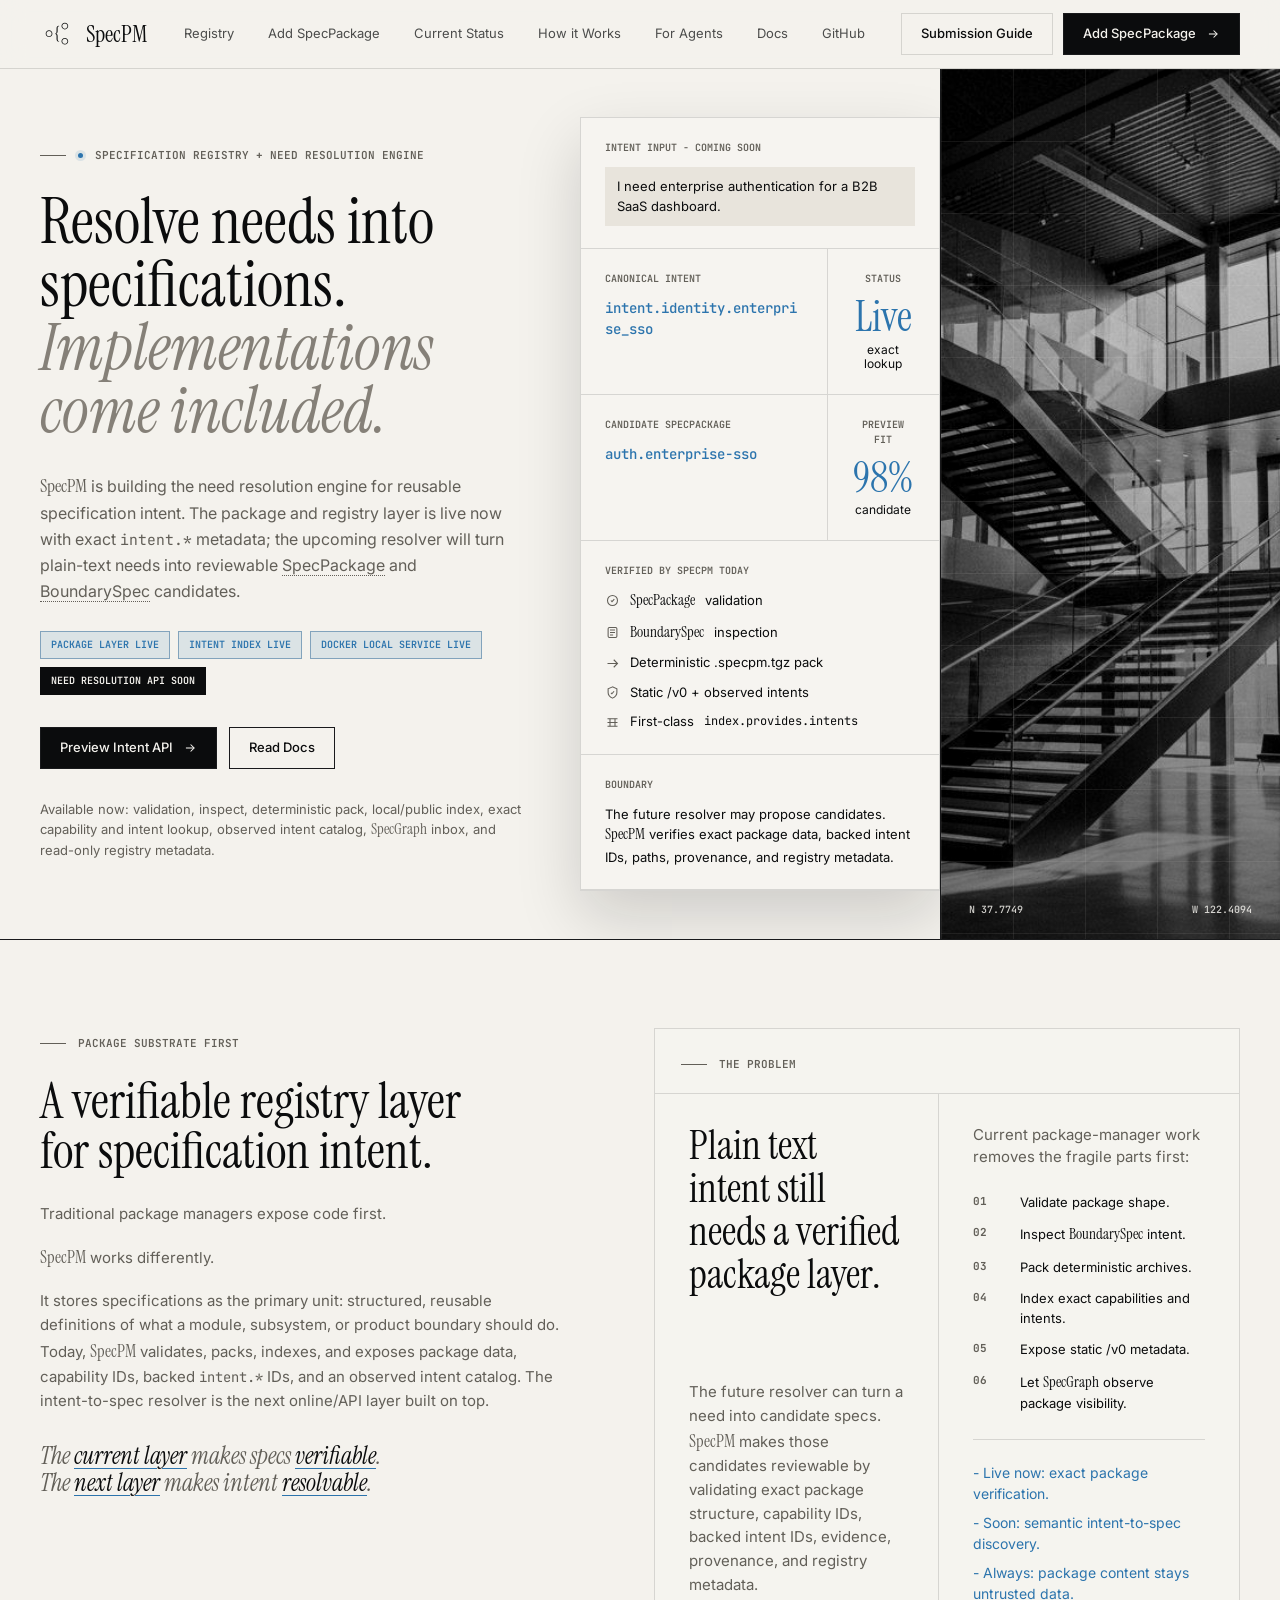
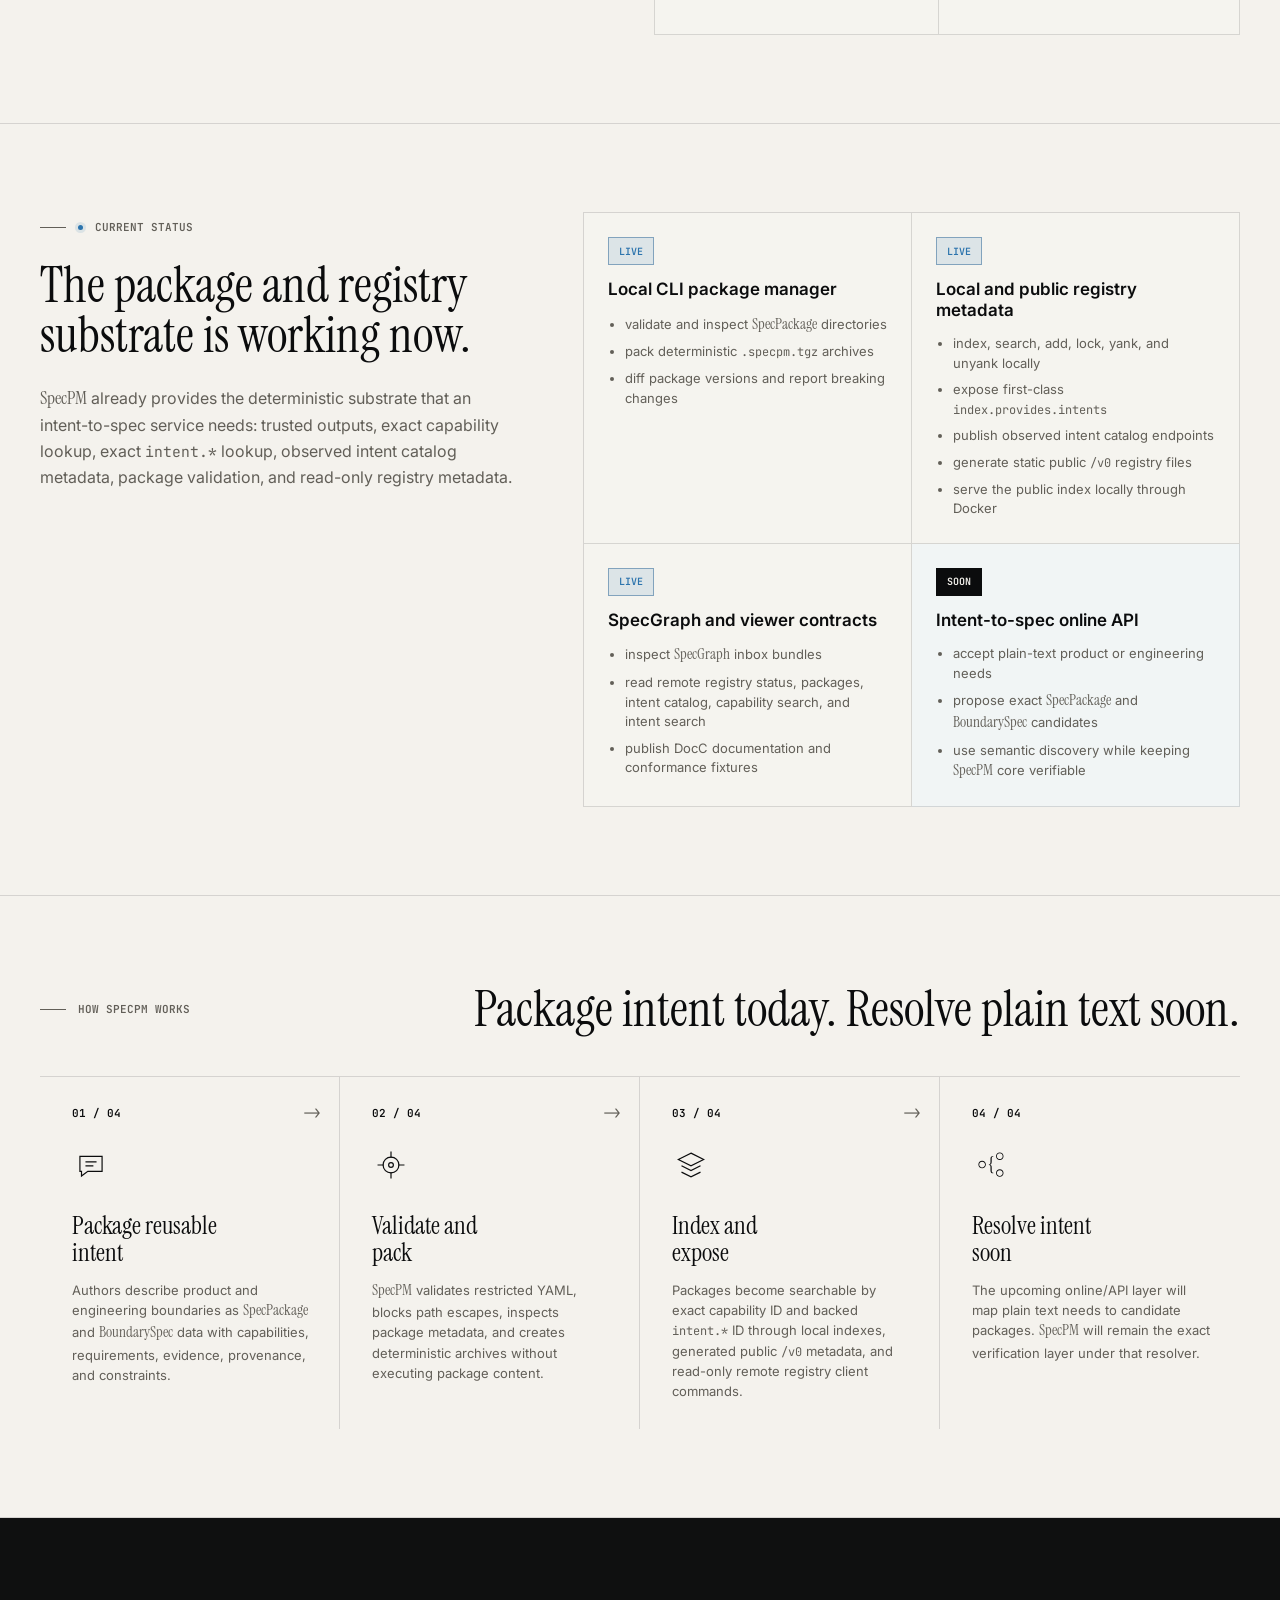
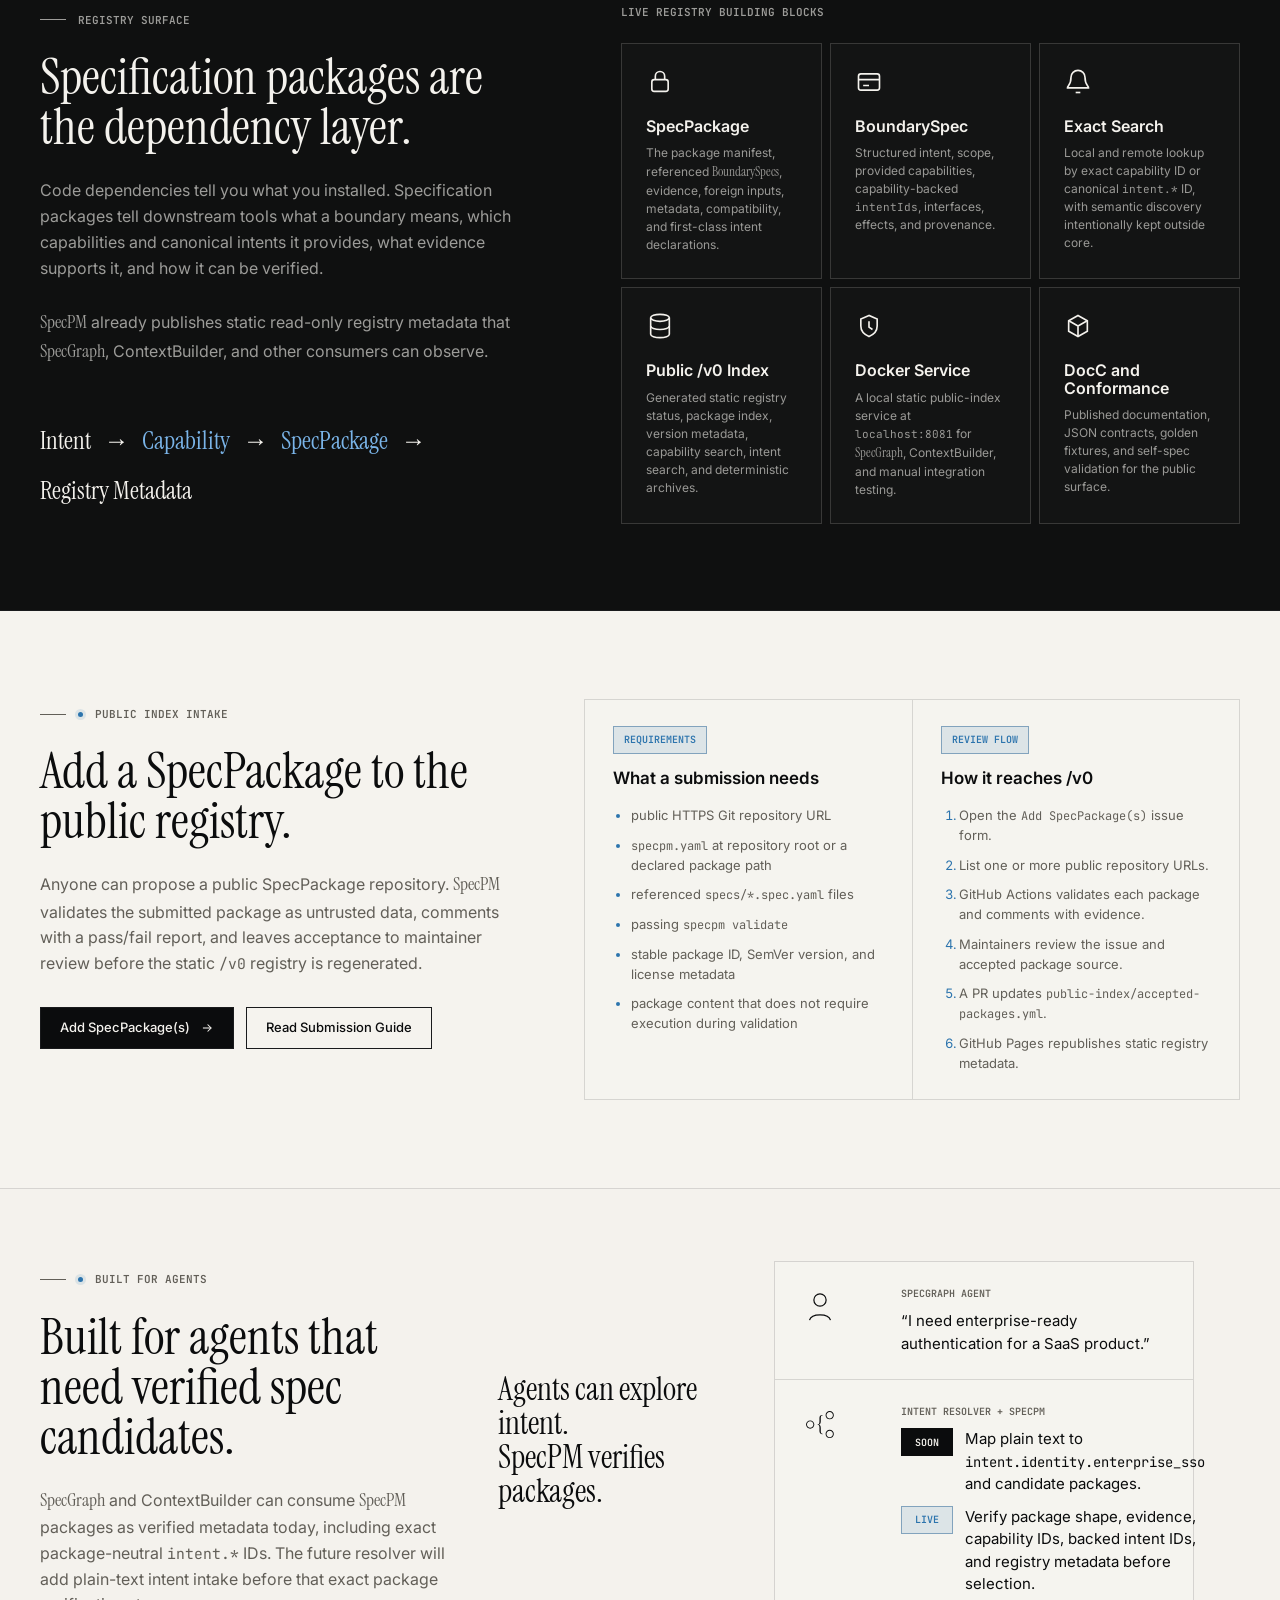
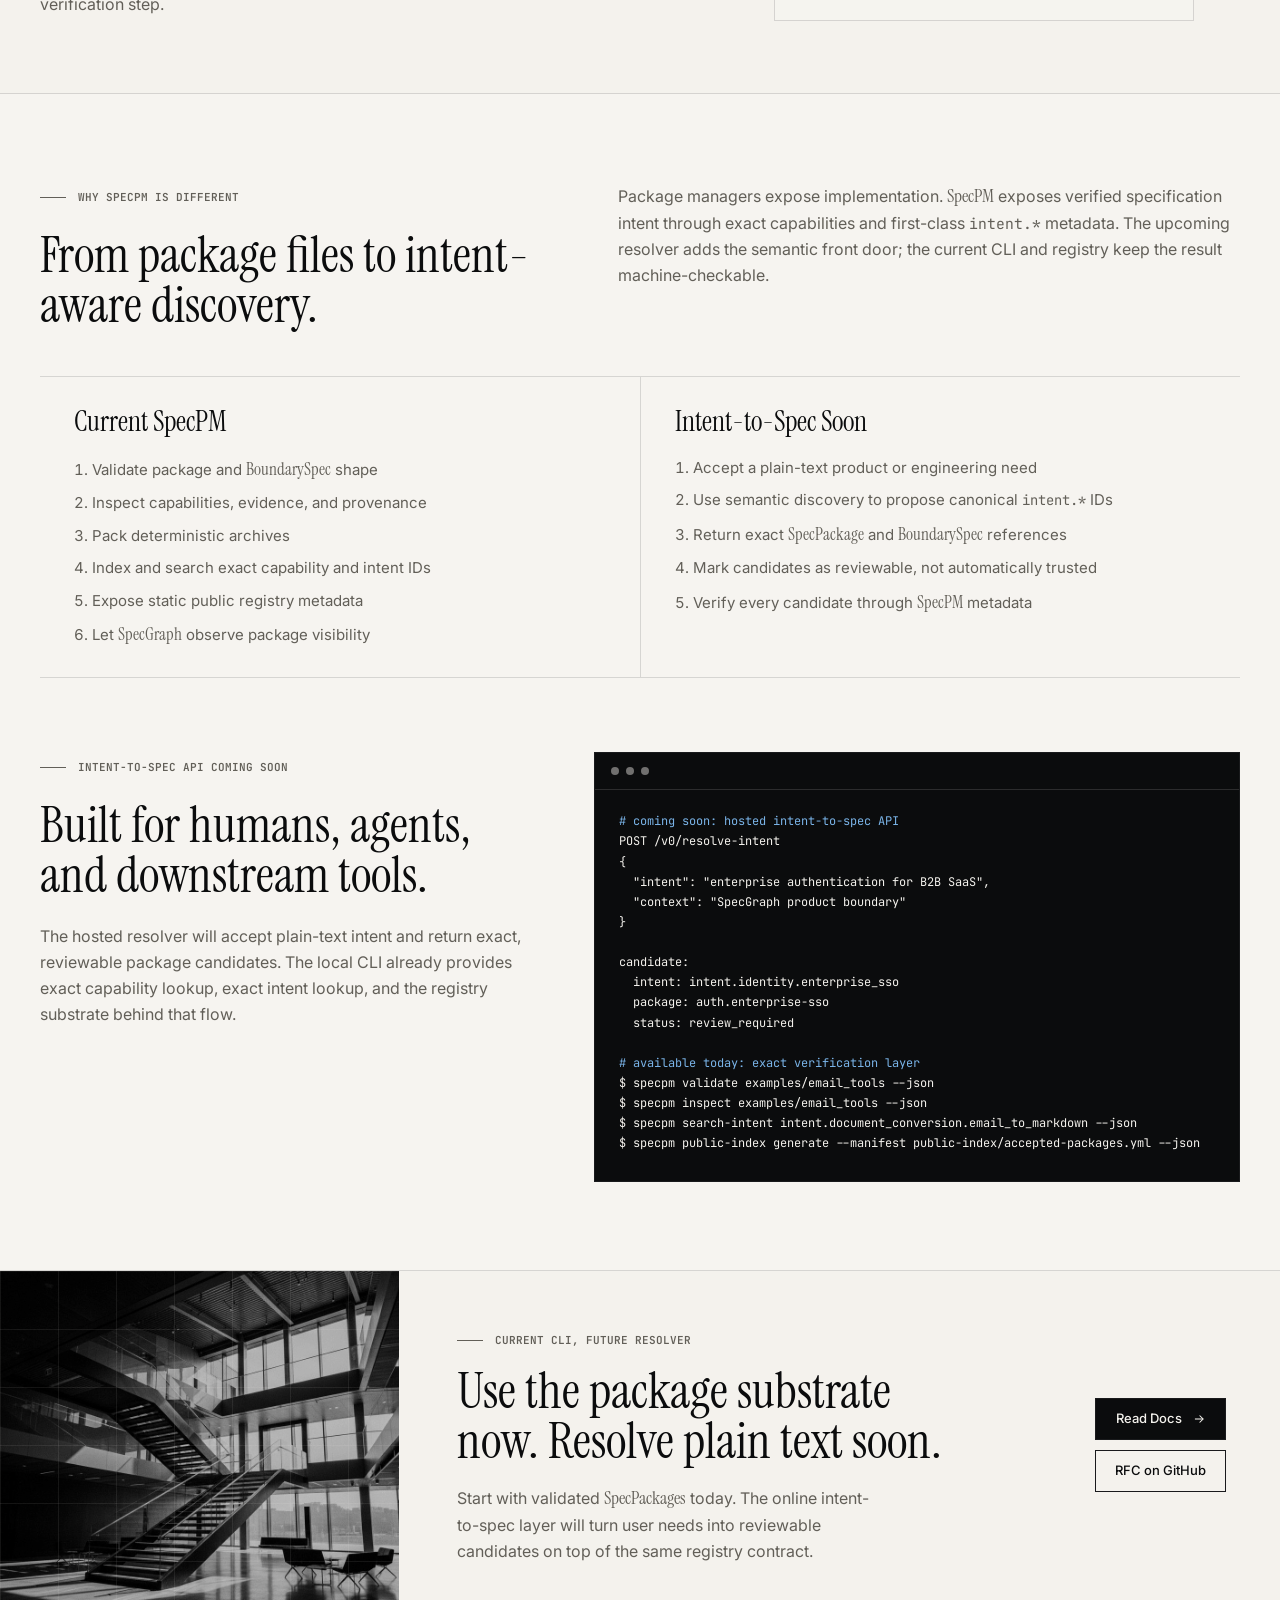
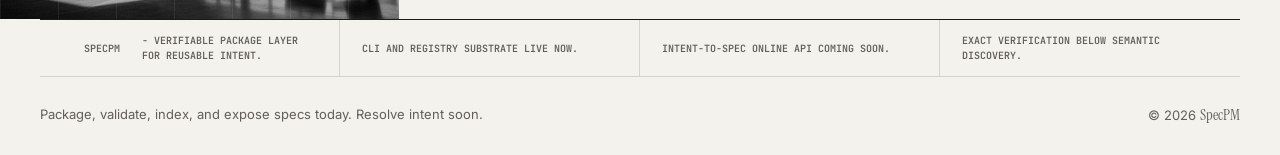
==== landing_page/index.html @ 2959dd8f "Add observed intent registry" ====
<!doctype html>
<html lang="en">
<head>
  <meta charset="utf-8" />
  <meta name="viewport" content="width=device-width, initial-scale=1" />
  <meta
    name="description"
    content="SpecPM is a specification registry and need resolution engine, with the verifiable package layer live now and intent-to-spec resolution coming soon."
  />
  <title>SpecPM - Resolve Needs Into Specifications</title>
  <link rel="preconnect" href="https://fonts.googleapis.com" />
  <link rel="preconnect" href="https://fonts.gstatic.com" crossorigin />
  <link
    href="https://fonts.googleapis.com/css2?family=Instrument+Serif:ital@0;1&family=Inter:wght@400;500;600&family=JetBrains+Mono:wght@400;500;600&display=swap"
    rel="stylesheet"
  />
  <style>
    :root {
      --ink: #0b0c0d;
      --ink-2: #151719;
      --paper: #f4f2ed;
      --paper-2: #e8e4dc;
      --paper-3: #dad5ca;
      --muted: #625f58;
      --muted-2: #858078;
      --rule: #191a1c;
      --rule-soft: rgba(25, 26, 28, 0.14);
      --rule-mid: rgba(25, 26, 28, 0.24);
      --accent: #2c74ad;
      --accent-soft: rgba(44, 116, 173, 0.12);
      --dark-rule: rgba(244, 242, 237, 0.16);
      --serif: "Instrument Serif", Georgia, serif;
      --sans: "Inter", "Helvetica Neue", Arial, sans-serif;
      --mono: "JetBrains Mono", ui-monospace, SFMono-Regular, Menlo, monospace;
    }

    * {
      box-sizing: border-box;
    }

    html {
      scroll-behavior: smooth;
    }

    body {
      margin: 0;
      background: var(--paper);
      color: var(--ink);
      font-family: var(--sans);
      font-size: 15px;
      line-height: 1.5;
      letter-spacing: 0;
      -webkit-font-smoothing: antialiased;
    }

    body,
    .site-nav,
    main,
    .footer {
      overflow-x: clip;
    }

    img,
    svg {
      display: block;
      max-width: 100%;
    }

    a {
      color: inherit;
      text-decoration: none;
    }

    ::selection {
      background: var(--ink);
      color: var(--paper);
    }

    .wrap {
      width: min(1440px, calc(100vw - 80px));
      margin: 0 auto;
    }

    .mono {
      font-family: var(--mono);
      font-size: 11px;
      font-weight: 600;
      letter-spacing: 0;
      text-transform: uppercase;
      color: var(--muted);
    }

    .eyebrow {
      display: inline-flex;
      align-items: center;
      flex-wrap: wrap;
      gap: 12px;
      margin: 0;
      font-family: var(--mono);
      font-size: 11px;
      font-weight: 600;
      letter-spacing: 0;
      text-transform: uppercase;
      color: var(--muted);
    }

    .eyebrow::before {
      content: "";
      width: 26px;
      height: 1px;
      background: currentColor;
    }

    .eyebrow .dot {
      width: 5px;
      height: 5px;
      border-radius: 50%;
      background: var(--accent);
      box-shadow: 0 0 0 3px var(--accent-soft);
    }

    .display,
    h1,
    h2,
    h3 {
      margin: 0;
      font-family: var(--serif);
      font-weight: 400;
      letter-spacing: 0;
    }

    .display {
      max-width: 700px;
      font-size: 64px;
      line-height: 0.98;
    }

    .display em,
    .serif-italic {
      color: var(--muted-2);
      font-style: italic;
    }

    .serif-name {
        font-family:var(--serif);
        font-weight:400;
        letter-spacing:0;
        font-size:1.12em;
        line-height:inherit;
        vertical-align:baseline;
        text-transform:none;
    }

    h2 {
      font-size: 50px;
      line-height: 1;
    }

    h3 {
      font-size: 28px;
      line-height: 1.08;
    }

    p {
      margin: 0;
    }

    code {
      font-family: var(--mono);
      font-size: 0.92em;
    }

    .term {
      border-bottom: 1px dotted currentColor;
      cursor: help;
    }

    .lede {
      color: var(--muted);
      font-size: 16px;
      line-height: 1.62;
    }

    .btn {
      display: inline-flex;
      align-items: center;
      justify-content: center;
      gap: 10px;
      min-height: 42px;
      padding: 0 19px;
      border: 1px solid var(--rule);
      background: transparent;
      color: var(--ink);
      font-size: 13px;
      font-weight: 500;
      white-space: nowrap;
      transition:
        background-color 160ms ease,
        color 160ms ease,
        transform 160ms ease,
        border-color 160ms ease;
    }

    .btn:hover {
      transform: translateY(-1px);
      background: var(--ink);
      color: var(--paper);
    }

    .btn.primary {
      background: var(--ink);
      color: var(--paper);
    }

    .btn.primary:hover {
      background: var(--accent);
      border-color: var(--accent);
    }

    .btn.ghost {
      border-color: var(--rule-soft);
    }

    .btn.dark {
      border-color: var(--dark-rule);
      color: var(--paper);
    }

    .btn.dark:hover {
      background: var(--paper);
      color: var(--ink);
    }

    .btn svg {
      width: 14px;
      height: 14px;
      stroke-width: 1.8;
    }

    .site-nav {
      position: sticky;
      top: 0;
      z-index: 30;
      border-bottom: 1px solid var(--rule-soft);
      background: color-mix(in oklab, var(--paper) 92%, transparent);
      backdrop-filter: blur(12px);
    }

    .nav-inner {
      display: grid;
      grid-template-columns: auto 1fr auto;
      align-items: center;
      gap: 32px;
      min-height: 68px;
    }

    .brand {
      display: inline-flex;
      align-items: center;
      gap: 12px;
      font-family: var(--serif);
      font-size: 23px;
      line-height: 1;
    }

    .brand-mark {
      width: 34px;
      height: 34px;
      color: var(--ink);
    }

    .nav-links {
      justify-self: center;
      display: flex;
      align-items: center;
      gap: 34px;
      font-size: 13px;
      color: var(--ink);
    }

    .nav-links a {
      opacity: 0.72;
      transition: opacity 160ms ease;
    }

    .nav-links a:hover {
      opacity: 1;
    }

    .nav-actions {
      display: flex;
      align-items: center;
      gap: 10px;
    }

    .hero {
      border-bottom: 1px solid var(--rule);
      overflow: hidden;
    }

    .hero-grid {
      display: grid;
      grid-template-columns: minmax(0, 1.1fr) minmax(360px, 0.58fr) minmax(300px, 0.52fr);
      min-height: 650px;
    }

    .hero-copy {
      display: flex;
      flex-direction: column;
      justify-content: center;
      min-height: 650px;
      padding: 72px 56px 72px 0;
    }

    .hero-copy .eyebrow {
      margin-bottom: 28px;
    }

    .hero-sub {
      max-width: 570px;
      margin-top: 30px;
    }

    .hero-ctas {
      display: flex;
      flex-wrap: wrap;
      gap: 12px;
      margin-top: 32px;
    }

    .positioning {
      margin-top: 31px;
      color: var(--muted);
      font-size: 13px;
    }

    .hero-badges {
      display: flex;
      flex-wrap: wrap;
      gap: 8px;
      margin-top: 26px;
    }

    .status-pill {
      display: inline-flex;
      align-items: center;
      min-height: 28px;
      padding: 0 10px;
      border: 1px solid var(--rule-soft);
      color: var(--muted);
      font-family: var(--mono);
      font-size: 10px;
      font-weight: 600;
      text-transform: uppercase;
      white-space: nowrap;
    }

    .status-pill.live {
      border-color: color-mix(in oklab, var(--accent) 42%, var(--rule-soft));
      color: var(--accent);
      background: var(--accent-soft);
    }

    .status-pill.soon {
      border-color: var(--ink);
      color: var(--paper);
      background: var(--ink);
    }

    .hero-mock-wrap {
      position: relative;
      z-index: 2;
      display: flex;
      align-items: center;
      min-height: 650px;
      padding: 48px 0;
    }

    .resolve-card {
      width: 100%;
      min-width: 360px;
      max-width: 100%;
      border: 1px solid var(--rule-soft);
      background: color-mix(in oklab, var(--paper) 86%, white);
      box-shadow: 0 26px 60px rgba(11, 12, 13, 0.16);
    }

    .resolve-row {
      padding: 22px 24px;
      border-bottom: 1px solid var(--rule-soft);
    }

    .resolve-row.split {
      display: grid;
      grid-template-columns: 1fr 112px;
      padding: 0;
    }

    .resolve-row.split > div {
      padding: 22px 24px;
    }

    .resolve-row.split > div + div {
      border-left: 1px solid var(--rule-soft);
      text-align: center;
    }

    .label {
      display: block;
      margin-bottom: 12px;
      font-family: var(--mono);
      font-size: 10px;
      font-weight: 600;
      letter-spacing: 0;
      text-transform: uppercase;
      color: var(--muted);
    }

    .mock-input {
      padding: 10px 12px;
      background: var(--paper-2);
      color: var(--ink);
      font-size: 13px;
      overflow-wrap: anywhere;
    }

    .spec-name {
      color: var(--accent);
      font-family: var(--mono);
      font-size: 14px;
      font-weight: 500;
      overflow-wrap: anywhere;
    }

    .fit-score {
      color: var(--accent);
      font-family: var(--serif);
      font-size: 42px;
      line-height: 0.9;
    }

    .fit-score span {
      color: var(--ink);
      display: block;
      font-family: var(--sans);
      font-size: 12px;
      line-height: 1.2;
      margin-top: 7px;
    }

    .includes {
      display: grid;
      gap: 10px;
      margin: 0;
      padding: 0;
      list-style: none;
      color: var(--ink);
      font-size: 13px;
    }

    .includes li {
      display: flex;
      align-items: center;
      gap: 10px;
    }

    .includes svg {
      width: 15px;
      height: 15px;
      color: var(--muted);
      stroke-width: 1.7;
      flex: none;
    }

    .why-copy {
      color: var(--ink);
      font-size: 13px;
      line-height: 1.55;
      overflow-wrap: anywhere;
    }

    .hero-photo {
      position: relative;
      min-height: 650px;
      margin-right: calc((100vw - min(1440px, calc(100vw - 80px))) / -2);
      border-left: 1px solid var(--rule);
      background: var(--ink);
      overflow: hidden;
    }

    .hero-photo img {
      width: 100%;
      height: 100%;
      min-height: 650px;
      object-fit: cover;
      filter: grayscale(1) contrast(1.08) brightness(0.88);
    }

    .hero-photo::after {
      content: "";
      position: absolute;
      inset: 0;
      background-image:
        linear-gradient(to right, rgba(244, 242, 237, 0.08) 1px, transparent 1px),
        linear-gradient(to bottom, rgba(244, 242, 237, 0.08) 1px, transparent 1px),
        linear-gradient(180deg, transparent, rgba(0, 0, 0, 0.42));
      background-size: 72px 72px, 72px 72px, auto;
      pointer-events: none;
    }

    .photo-coords {
      position: absolute;
      left: 28px;
      right: 28px;
      bottom: 22px;
      z-index: 2;
      display: flex;
      justify-content: space-between;
      gap: 16px;
      color: var(--paper);
      font-family: var(--mono);
      font-size: 10px;
      font-weight: 500;
      letter-spacing: 0;
      text-transform: uppercase;
      opacity: 0.86;
    }

    .section {
      scroll-margin-top: 86px;
      padding: 88px 0;
      border-bottom: 1px solid var(--rule-soft);
    }

    .statement-grid {
      display: grid;
      grid-template-columns: minmax(0, 0.9fr) minmax(430px, 1fr);
      gap: 86px;
      align-items: start;
    }

    .statement h2 {
      max-width: 470px;
      margin-top: 24px;
    }

    .statement-body {
      display: grid;
      gap: 18px;
      max-width: 530px;
      margin-top: 26px;
      color: var(--muted);
      line-height: 1.62;
    }

    .punchline {
      margin-top: 30px;
      color: var(--muted);
      font-family: var(--serif);
      font-size: 24px;
      font-style: italic;
      line-height: 1.12;
    }

    .punchline strong {
      color: var(--ink);
      font-weight: 400;
      text-decoration: underline;
      text-decoration-color: var(--accent);
      text-decoration-thickness: 1px;
      text-underline-offset: 4px;
    }

    .problem-panel {
      border: 1px solid var(--rule-soft);
      background: color-mix(in oklab, var(--paper) 88%, white);
    }

    .problem-panel .panel-head {
      padding: 20px 26px;
      border-bottom: 1px solid var(--rule-soft);
    }

    .problem-content {
      display: grid;
      grid-template-columns: 0.95fr 1fr;
    }

    .problem-title {
      padding: 30px 34px;
      border-right: 1px solid var(--rule-soft);
    }

    .problem-title h3 {
      font-size: 40px;
    }

    .problem-title p {
      margin-top: 84px;
      color: var(--muted);
      line-height: 1.58;
    }

    .loop {
      padding: 30px 34px;
      color: var(--muted);
    }

    .loop-list {
      display: grid;
      gap: 12px;
      margin: 24px 0 26px;
      padding: 0;
      list-style: none;
      color: var(--ink);
      font-size: 13px;
    }

    .loop-list li {
      display: grid;
      grid-template-columns: 35px 1fr;
      gap: 12px;
    }

    .loop-list b {
      font-family: var(--mono);
      font-size: 11px;
      color: var(--muted);
    }

    .stop-list {
      display: grid;
      gap: 8px;
      padding-top: 22px;
      border-top: 1px solid var(--rule-soft);
      color: var(--accent);
      font-size: 14px;
    }

    .status-layout {
      display: grid;
      grid-template-columns: minmax(0, 0.72fr) minmax(520px, 1fr);
      gap: 70px;
      align-items: start;
    }

    .status-copy h2 {
      margin-top: 24px;
      max-width: 520px;
    }

    .status-copy .lede {
      max-width: 540px;
      margin-top: 24px;
    }

    .status-grid {
      display: grid;
      grid-template-columns: 1fr 1fr;
      border-top: 1px solid var(--rule-soft);
      border-left: 1px solid var(--rule-soft);
    }

    .status-card {
      min-height: 218px;
      padding: 24px;
      border-right: 1px solid var(--rule-soft);
      border-bottom: 1px solid var(--rule-soft);
      background: color-mix(in oklab, var(--paper) 88%, white);
    }

    .status-card.soon {
      background: color-mix(in oklab, var(--accent-soft) 36%, white);
    }

    .status-card h3 {
      margin-top: 14px;
      font-family: var(--sans);
      font-size: 17px;
      font-weight: 600;
      line-height: 1.2;
    }

    .status-card p,
    .status-card li {
      color: var(--muted);
      font-size: 13px;
      line-height: 1.5;
    }

    .status-card p {
      margin-top: 12px;
    }

    .status-card ul {
      display: grid;
      gap: 7px;
      margin: 14px 0 0;
      padding-left: 17px;
    }

    .how-head {
      display: flex;
      align-items: center;
      justify-content: space-between;
      gap: 24px;
      margin-bottom: 42px;
    }

    .steps {
      display: grid;
      grid-template-columns: repeat(4, 1fr);
      border-top: 1px solid var(--rule-soft);
    }

    .step {
      position: relative;
      min-height: 245px;
      padding: 28px 28px 28px 32px;
      border-right: 1px solid var(--rule-soft);
    }

    .step:last-child {
      border-right: 0;
    }

    .step:not(:last-child)::after {
      content: "->";
      position: absolute;
      top: 29px;
      right: 18px;
      color: var(--muted);
      font-family: var(--mono);
      font-size: 15px;
      line-height: 1;
    }

    .step-num {
      margin-bottom: 24px;
      color: var(--ink);
      font-family: var(--mono);
      font-size: 11px;
      font-weight: 600;
      letter-spacing: 0;
    }

    .step-icon {
      width: 38px;
      height: 38px;
      margin-bottom: 28px;
      color: var(--ink);
    }

    .step h3 {
      font-size: 25px;
      line-height: 1.08;
    }

    .step-title-break {
      display: inline;
    }

    @media (min-width: 861px) {
      .step-title-break {
        display: block;
      }
    }

    .step p {
      max-width: 270px;
      margin-top: 14px;
      color: var(--muted);
      font-size: 13px;
      line-height: 1.55;
    }

    .dark-section {
      scroll-margin-top: 86px;
      padding: 86px 0;
      border-bottom: 1px solid var(--rule);
      background: #0f1010;
      color: var(--paper);
    }

    .dark-grid {
      display: grid;
      grid-template-columns: minmax(0, 0.8fr) minmax(540px, 1fr);
      gap: 86px;
      align-items: start;
    }

    .dark-section .eyebrow,
    .dark-section .mono,
    .dark-section .lede {
      color: color-mix(in oklab, var(--paper) 62%, transparent);
    }

    .dark-section h2 {
      max-width: 460px;
      margin-top: 24px;
    }

    .dark-section .lede {
      max-width: 490px;
      margin-top: 26px;
    }

    .formula {
      display: flex;
      flex-wrap: wrap;
      gap: 13px;
      margin-top: 56px;
      align-items: center;
      color: var(--paper);
      font-family: var(--serif);
      font-size: 25px;
    }

    .formula .formula-emphasis {
      color: #7ab4e8;
    }

    .registry-head {
      margin-bottom: 22px;
    }

    .registry-grid {
      display: grid;
      grid-template-columns: repeat(3, 1fr);
      gap: 8px;
    }

    .category-card {
      min-height: 175px;
      padding: 24px;
      border: 1px solid var(--dark-rule);
      background: rgba(255, 255, 255, 0.015);
      transition:
        border-color 160ms ease,
        background-color 160ms ease,
        transform 160ms ease;
    }

    .category-card:hover {
      transform: translateY(-2px);
      border-color: rgba(122, 180, 232, 0.48);
      background: rgba(44, 116, 173, 0.08);
    }

    .category-card svg {
      width: 28px;
      height: 28px;
      margin-bottom: 22px;
      color: var(--paper);
      stroke-width: 1.4;
    }

    .category-card h3 {
      font-family: var(--sans);
      font-size: 16px;
      font-weight: 600;
    }

    .category-card p {
      margin-top: 9px;
      color: color-mix(in oklab, var(--paper) 60%, transparent);
      font-size: 12px;
      line-height: 1.5;
    }

    .submission {
      background: color-mix(in oklab, var(--paper) 92%, white);
    }

    .submission-grid {
      display: grid;
      grid-template-columns: minmax(0, 0.72fr) minmax(540px, 1fr);
      gap: 72px;
      align-items: start;
    }

    .submission-copy h2 {
      max-width: 500px;
      margin-top: 24px;
    }

    .submission-copy .lede {
      max-width: 540px;
      margin-top: 24px;
    }

    .submission-actions {
      display: flex;
      flex-wrap: wrap;
      gap: 12px;
      margin-top: 30px;
    }

    .submission-panel {
      display: grid;
      grid-template-columns: 1fr 1fr;
      border-top: 1px solid var(--rule-soft);
      border-left: 1px solid var(--rule-soft);
      background: color-mix(in oklab, var(--paper) 88%, white);
    }

    .submission-block {
      min-height: 324px;
      padding: 26px 28px;
      border-right: 1px solid var(--rule-soft);
      border-bottom: 1px solid var(--rule-soft);
    }

    .submission-block h3 {
      margin-top: 14px;
      font-family: var(--sans);
      font-size: 17px;
      font-weight: 600;
      line-height: 1.2;
    }

    .submission-block ul,
    .submission-block ol {
      display: grid;
      gap: 10px;
      margin: 18px 0 0;
      padding-left: 18px;
      color: var(--muted);
      font-size: 13px;
      line-height: 1.52;
    }

    .submission-block li::marker {
      color: var(--accent);
    }

    .agents {
      scroll-margin-top: 86px;
      padding: 72px 0;
      border-bottom: 1px solid var(--rule-soft);
    }

    .agents-grid {
      display: grid;
      grid-template-columns: minmax(0, 0.9fr) minmax(230px, 0.42fr) minmax(420px, 0.78fr);
      gap: 46px;
      align-items: center;
    }

    .agents h2 {
      max-width: 410px;
      margin-top: 24px;
    }

    .agents .lede {
      max-width: 560px;
      margin-top: 24px;
    }

    .agent-line {
      color: var(--ink);
      font-family: var(--serif);
      font-size: 32px;
      line-height: 1.06;
    }

    .dialogue {
      border: 1px solid var(--rule-soft);
    }

    .dialogue-block {
      display: grid;
      grid-template-columns: 78px 1fr;
      gap: 24px;
      padding: 24px;
      background: color-mix(in oklab, var(--paper) 88%, white);
    }

    .dialogue-block + .dialogue-block {
      border-top: 1px solid var(--rule-soft);
    }

    .dialogue-icon {
      width: 42px;
      height: 42px;
      color: var(--ink);
    }

    .dialogue .label {
      margin-bottom: 9px;
    }

    .dialogue-status {
      display: grid;
      gap: 10px;
    }

    .dialogue-status-row {
      display: grid;
      grid-template-columns: max-content 1fr;
      gap: 12px;
      align-items: start;
    }

    .dialogue-status-row .status-pill {
      min-width: 52px;
      justify-content: center;
    }

    .dialogue p {
      color: var(--ink);
      font-size: 15px;
      line-height: 1.5;
    }

    .examples {
      scroll-margin-top: 86px;
      padding: 88px 0;
      border-bottom: 1px solid var(--rule-soft);
      background: color-mix(in oklab, var(--paper) 86%, white);
    }

    .examples-head {
      display: grid;
      grid-template-columns: minmax(0, 0.8fr) minmax(0, 1fr);
      gap: 80px;
      margin-bottom: 46px;
    }

    .examples-head h2 {
      margin-top: 24px;
    }

    .comparison-grid {
      display: grid;
      grid-template-columns: 1fr 1fr;
      border-top: 1px solid var(--rule-soft);
      border-bottom: 1px solid var(--rule-soft);
    }

    .comparison {
      padding: 30px 34px;
    }

    .comparison + .comparison {
      border-left: 1px solid var(--rule-soft);
    }

    .comparison h3 {
      margin-bottom: 20px;
    }

    .comparison ol {
      display: grid;
      gap: 10px;
      margin: 0;
      padding-left: 18px;
      color: var(--muted);
    }

    .api-grid {
      scroll-margin-top: 86px;
      display: grid;
      grid-template-columns: minmax(0, 0.75fr) minmax(520px, 1fr);
      gap: 70px;
      align-items: start;
      margin-top: 74px;
    }

    .api-copy h2 {
      margin-top: 24px;
    }

    .api-copy .lede {
      max-width: 500px;
      margin-top: 24px;
    }

    .code-window {
      overflow: hidden;
      border: 1px solid var(--rule);
      background: var(--ink);
      color: var(--paper);
      font-family: var(--mono);
      font-size: 13px;
    }

    .code-top {
      display: flex;
      gap: 7px;
      padding: 14px 16px;
      border-bottom: 1px solid rgba(244, 242, 237, 0.14);
    }

    .code-top span {
      width: 8px;
      height: 8px;
      border-radius: 50%;
      background: rgba(244, 242, 237, 0.44);
    }

    pre {
      margin: 0;
      padding: 22px 24px 26px;
      overflow: auto;
      line-height: 1.55;
      white-space: pre;
    }

    .cmd {
      color: #7ab4e8;
    }

    .cta {
      scroll-margin-top: 86px;
      display: grid;
      grid-template-columns: minmax(280px, 0.62fr) minmax(0, 1fr) auto;
      gap: 58px;
      align-items: stretch;
      border-bottom: 1px solid var(--rule);
    }

    .cta-photo {
      position: relative;
      min-height: 245px;
      margin-left: calc((100vw - min(1440px, calc(100vw - 80px))) / -2);
      overflow: hidden;
      background: var(--ink);
    }

    .cta-photo img {
      width: 100%;
      height: 100%;
      object-fit: cover;
      filter: grayscale(1) contrast(1.05) brightness(0.78);
    }

    .cta-photo::after {
      content: "";
      position: absolute;
      inset: 0;
      background-image:
        linear-gradient(to right, rgba(244, 242, 237, 0.08) 1px, transparent 1px),
        linear-gradient(to bottom, rgba(244, 242, 237, 0.08) 1px, transparent 1px);
      background-size: 58px 58px;
    }

    .cta-copy {
      padding: 54px 0;
    }

    .cta-copy h2 {
      margin-top: 18px;
      max-width: 520px;
    }

    .cta-copy .lede {
      max-width: 430px;
      margin-top: 18px;
    }

    .cta-actions {
      display: grid;
      gap: 10px;
      align-content: center;
      padding-right: 14px;
    }

    .footer {
      background: var(--paper);
    }

    .footer-strip {
      display: grid;
      grid-template-columns: repeat(4, 1fr);
      border-bottom: 1px solid var(--rule-soft);
    }

    .footer-strip span {
      min-height: 56px;
      display: flex;
      align-items: center;
      padding: 0 22px;
      border-right: 1px solid var(--rule-soft);
      color: var(--muted);
      font-family: var(--mono);
      font-size: 10px;
      font-weight: 600;
      letter-spacing: 0;
      text-transform: uppercase;
    }

    .footer-strip span:last-child {
      border-right: 0;
    }

    .footer-main {
      display: flex;
      justify-content: space-between;
      gap: 24px;
      padding: 28px 0;
      color: var(--muted);
      font-size: 13px;
    }

    @media (max-width: 1180px) {
      .display {
        font-size: 58px;
      }

      .hero-grid {
        grid-template-columns: minmax(0, 1fr) minmax(330px, 0.72fr);
      }

      .hero-photo {
        display: none;
      }

      .statement-grid,
      .dark-grid,
      .agents-grid,
      .api-grid,
      .submission-grid,
      .status-layout {
        grid-template-columns: 1fr;
        gap: 42px;
      }

      .registry-grid {
        grid-template-columns: repeat(2, 1fr);
      }

      .agents-grid {
        align-items: start;
      }

      .cta {
        grid-template-columns: 0.55fr 1fr;
      }

      .cta-actions {
        grid-column: 2;
        grid-template-columns: repeat(2, max-content);
        justify-content: start;
        padding: 0 0 48px;
      }
    }

    @media (max-width: 1060px) {
      .nav-inner {
        grid-template-columns: minmax(0, 1fr) auto;
      }

      .nav-links {
        display: none;
      }
    }

    @media (max-width: 860px) {
      .wrap {
        width: min(calc(100% - 32px), 720px);
      }

      .nav-inner {
        grid-template-columns: minmax(0, 1fr) auto;
        gap: 14px;
      }

      .nav-links {
        display: none;
      }

      .nav-actions .ghost {
        display: none;
      }

      .nav-actions .btn.primary {
        width: 46px;
        min-width: 46px;
        padding: 0;
        font-size: 0;
      }

      .nav-actions .btn.primary svg {
        width: 16px;
        height: 16px;
      }

      .eyebrow {
        display: block;
        font-size: 10px;
        line-height: 1.4;
      }

      .eyebrow::before,
      .eyebrow .dot {
        display: inline-block;
        vertical-align: middle;
      }

      .eyebrow::before {
        margin-right: 12px;
      }

      .eyebrow .dot {
        margin-right: 8px;
      }

      .hero-grid {
        grid-template-columns: 1fr;
        min-height: 0;
      }

      .hero-copy,
      .hero-mock-wrap {
        min-height: 0;
      }

      .hero-copy {
        padding: 54px 0 32px;
      }

      .hero-mock-wrap {
        padding: 0 0 40px;
      }

      .resolve-card {
        min-width: 0;
      }

      .display {
        font-size: 42px;
        max-width: 100%;
      }

      .display em {
        display: block;
      }

      h2 {
        font-size: 38px;
      }

      .section,
      .dark-section,
      .examples {
        padding: 62px 0;
      }

      .statement-grid {
        grid-template-columns: 1fr;
      }

      .problem-content,
      .examples-head,
      .comparison-grid,
      .submission-panel,
      .status-grid {
        grid-template-columns: 1fr;
      }

      .problem-title {
        border-right: 0;
        border-bottom: 1px solid var(--rule-soft);
      }

      .problem-title p {
        margin-top: 24px;
      }

      .how-head {
        align-items: flex-start;
        flex-direction: column;
      }

      .steps {
        grid-template-columns: 1fr;
      }

      .step {
        min-height: auto;
        padding: 28px 20px;
        border-right: 0;
        border-bottom: 1px solid var(--rule-soft);
      }

      .step:last-child {
        border-bottom: 0;
      }

      .step:not(:last-child)::after {
        display: none;
      }

      .registry-grid {
        grid-template-columns: 1fr;
      }

      .comparison + .comparison {
        border-left: 0;
        border-top: 1px solid var(--rule-soft);
      }

      .api-grid {
        margin-top: 52px;
      }

      .cta {
        grid-template-columns: 1fr;
        gap: 0;
      }

      .cta-photo {
        min-height: 190px;
        margin-left: 0;
      }

      .cta-copy {
        padding: 40px 0 24px;
      }

      .cta-actions {
        grid-column: auto;
        grid-template-columns: 1fr;
        padding-bottom: 40px;
      }

      .footer-strip {
        grid-template-columns: 1fr 1fr;
      }

      .footer-main {
        flex-direction: column;
      }
    }

    @media (max-width: 520px) {
      .nav-actions .btn {
        min-height: 38px;
        padding: 0 12px;
        font-size: 12px;
      }

      .brand {
        font-size: 21px;
      }

      .brand-mark {
        width: 30px;
        height: 30px;
      }

      .display {
        font-size: 40px;
      }

      h2 {
        font-size: 34px;
      }

      .resolve-row,
      .resolve-row.split > div {
        padding: 18px;
      }

      .resolve-row.split {
        grid-template-columns: 1fr;
      }

      .resolve-row.split > div + div {
        border-left: 0;
        border-top: 1px solid var(--rule-soft);
        text-align: left;
      }

      .footer-strip {
        grid-template-columns: 1fr;
      }

      .footer-strip span {
        border-right: 0;
        border-bottom: 1px solid var(--rule-soft);
      }
    }
  </style>
</head>
<body>
  <header class="site-nav">
    <div class="wrap nav-inner">
      <a class="brand" href="#" aria-label="SpecPM home">
        <svg class="brand-mark" viewBox="0 0 1091 1091" fill="none" aria-hidden="true">
          <path d="M374 534.5C374 488.384 336.616 451 290.5 451C244.384 451 207 488.384 207 534.5C207 580.616 244.384 618 290.5 618V642C231.129 642 183 593.871 183 534.5C183 475.129 231.129 427 290.5 427C349.871 427 398 475.129 398 534.5C398 593.871 349.871 642 290.5 642V618C336.616 618 374 580.616 374 534.5Z" fill="currentColor" />
          <path d="M881 291.5C881 245.384 843.616 208 797.5 208C751.384 208 714 245.384 714 291.5C714 337.616 751.384 375 797.5 375V399C738.129 399 690 350.871 690 291.5C690 232.129 738.129 184 797.5 184C856.871 184 905 232.129 905 291.5C905 350.871 856.871 399 797.5 399V375C843.616 375 881 337.616 881 291.5Z" fill="currentColor" />
          <path d="M881 777.5C881 731.384 843.616 694 797.5 694C751.384 694 714 731.384 714 777.5C714 823.616 751.384 861 797.5 861V885C738.129 885 690 836.871 690 777.5C690 718.129 738.129 670 797.5 670C856.871 670 905 718.129 905 777.5C905 836.871 856.871 885 797.5 885V861C843.616 861 881 823.616 881 777.5Z" fill="currentColor" />
          <path d="M606.6 785.6C556.2 785.6 531 758.4 531 704V618.8C531 590.4 527.6 570.6 520.8 559.4C514.4 547.8 504.2 542 490.2 542C485.4 542 483 539.6 483 534.8C483 530 485.4 527.6 490.2 527.6C504.2 527.6 514.4 521.8 520.8 510.2C527.6 498.6 531 478.8 531 450.8V365.6C531 311.2 556.2 284 606.6 284C611.4 284 613.8 286.4 613.8 291.2C613.8 296 611.4 298.4 606.6 298.4C579.4 298.4 565.8 320 565.8 363.2V448.4C565.8 475.2 562.2 494.8 555 507.2C548.2 519.6 537 528.8 521.4 534.8C537 540.8 548.2 550 555 562.4C562.2 574.8 565.8 594.4 565.8 621.2V706.4C565.8 749.6 579.4 771.2 606.6 771.2C611.4 771.2 613.8 773.6 613.8 778.4C613.8 783.2 611.4 785.6 606.6 785.6Z" fill="currentColor" />
        </svg>
        SpecPM
      </a>

      <nav class="nav-links" aria-label="Primary navigation">
        <a href="#registry">Registry</a>
        <a href="#add-package">Add SpecPackage</a>
        <a href="#status">Current Status</a>
        <a href="#how">How it Works</a>
        <a href="#agents">For Agents</a>
        <a href="https://0al-spec.github.io/SpecPM" target="_blank" rel="noopener">Docs</a>
        <a href="https://github.com/0al-spec/SpecPM/blob/main/RFC/SpecGraph-RFC-0001.md" target="_blank" rel="noopener">GitHub</a>
      </nav>

      <div class="nav-actions">
        <a class="btn ghost" href="https://0al-spec.github.io/SpecPM/documentation/specpm/addspecpackage/" target="_blank" rel="noopener">Submission Guide</a>
        <a class="btn primary" href="https://github.com/0al-spec/SpecPM/issues/new?template=add-specpackages.yml" target="_blank" rel="noopener">
          Add SpecPackage
          <svg viewBox="0 0 24 24" fill="none" stroke="currentColor" aria-hidden="true">
            <path d="M5 12h14" />
            <path d="m13 6 6 6-6 6" />
          </svg>
        </a>
      </div>
    </div>
  </header>

  <main>
    <section class="hero" id="resolve">
      <div class="wrap hero-grid">
        <div class="hero-copy">
          <p class="eyebrow"><span class="dot"></span>Specification Registry + Need Resolution Engine</p>
          <h1 class="display">
            Resolve needs into specifications.
            <em>Implementations come included.</em>
          </h1>
          <p class="lede hero-sub">
            <span class="serif-name">SpecPM</span> is building the need resolution engine for reusable specification intent. The package and registry layer is live now with exact <code>intent.*</code> metadata; the upcoming resolver will turn plain-text needs into reviewable <span class="term" title="SpecPackage: a versioned package that groups specs, metadata, capabilities, evidence, and registry data." aria-label="SpecPackage: a versioned package that groups specs, metadata, capabilities, evidence, and registry data.">SpecPackage</span> and <span class="term" title="BoundarySpec: one concrete specification for a product, module, subsystem, or integration boundary." aria-label="BoundarySpec: one concrete specification for a product, module, subsystem, or integration boundary.">BoundarySpec</span> candidates.
          </p>
          <div class="hero-badges" aria-label="SpecPM availability">
            <span class="status-pill live">Package Layer Live</span>
            <span class="status-pill live">Intent Index Live</span>
            <span class="status-pill live">Docker Local Service Live</span>
            <span class="status-pill soon">Need Resolution API Soon</span>
          </div>
          <div class="hero-ctas">
            <a class="btn primary" href="#api">
              Preview Intent API
              <svg viewBox="0 0 24 24" fill="none" stroke="currentColor" aria-hidden="true">
                <path d="M5 12h14" />
                <path d="m13 6 6 6-6 6" />
              </svg>
            </a>
            <a class="btn" href="https://0al-spec.github.io/SpecPM" target="_blank" rel="noopener">Read Docs</a>
          </div>
          <p class="positioning">Available now: validation, inspect, deterministic pack, local/public index, exact capability and intent lookup, observed intent catalog, <span class="serif-name">SpecGraph</span> inbox, and read-only registry metadata.</p>
        </div>

        <div class="hero-mock-wrap">
          <article class="resolve-card" aria-label="SpecPM resolution preview">
            <div class="resolve-row">
              <span class="label">Intent Input - Coming Soon</span>
              <div class="mock-input">I need enterprise authentication for a B2B SaaS dashboard.</div>
            </div>

            <div class="resolve-row split">
              <div>
                <span class="label">Canonical Intent</span>
                <div class="spec-name">intent.identity.enterprise_sso</div>
              </div>
              <div>
                <span class="label">Status</span>
                <div class="fit-score">Live <span>exact lookup</span></div>
              </div>
            </div>

            <div class="resolve-row split">
              <div>
                <span class="label">Candidate SpecPackage</span>
                <div class="spec-name">auth.enterprise-sso</div>
              </div>
              <div>
                <span class="label">Preview Fit</span>
                <div class="fit-score">98% <span>candidate</span></div>
              </div>
            </div>

            <div class="resolve-row">
              <span class="label">Verified by SpecPM Today</span>
              <ul class="includes">
                <li>
                  <svg viewBox="0 0 24 24" fill="none" stroke="currentColor" aria-hidden="true">
                    <circle cx="12" cy="12" r="8" />
                    <path d="m9.5 12 1.7 1.8 3.7-4" />
                  </svg>
                  <span class="serif-name">SpecPackage</span> validation
                </li>
                <li>
                  <svg viewBox="0 0 24 24" fill="none" stroke="currentColor" aria-hidden="true">
                    <rect x="5" y="4" width="14" height="16" rx="2" />
                    <path d="M8 8h8M8 12h8M8 16h5" />
                  </svg>
                  <span class="serif-name">BoundarySpec</span> inspection
                </li>
                <li>
                  <svg viewBox="0 0 24 24" fill="none" stroke="currentColor" aria-hidden="true">
                    <path d="M4 12h16" />
                    <path d="m14 6 6 6-6 6" />
                  </svg>
                  Deterministic .specpm.tgz pack
                </li>
                <li>
                  <svg viewBox="0 0 24 24" fill="none" stroke="currentColor" aria-hidden="true">
                    <path d="M12 3 5 6v6c0 4.5 3 7.3 7 9 4-1.7 7-4.5 7-9V6l-7-3Z" />
                    <path d="M9.5 12.5 11 14l3.5-4" />
                  </svg>
                  Static /v0 + observed intents
                </li>
                <li>
                  <svg viewBox="0 0 24 24" fill="none" stroke="currentColor" aria-hidden="true">
                    <path d="M4 6h16M4 12h16M4 18h16" />
                    <path d="M8 6v12M16 6v12" />
                  </svg>
                  First-class <code>index.provides.intents</code>
                </li>
              </ul>
            </div>

            <div class="resolve-row">
              <span class="label">Boundary</span>
              <p class="why-copy">
                The future resolver may propose candidates. <span class="serif-name">SpecPM</span> verifies exact package data, backed intent IDs, paths, provenance, and registry metadata.
              </p>
            </div>
          </article>
        </div>

        <div class="hero-photo" aria-hidden="true">
          <img src="assets/hero.jpg" alt="" />
          <div class="photo-coords">
            <span>N 37.7749</span>
            <span>W 122.4094</span>
          </div>
        </div>
      </div>
    </section>

    <section class="section" aria-labelledby="statement-title">
      <div class="wrap statement-grid">
        <div class="statement">
          <p class="eyebrow">Package Substrate First</p>
          <h2 id="statement-title">A verifiable registry layer for specification intent.</h2>
          <div class="statement-body">
            <p>Traditional package managers expose code first.</p>
            <p><span class="serif-name">SpecPM</span> works differently.</p>
            <p>
              It stores specifications as the primary unit: structured, reusable definitions of what a module, subsystem, or product boundary should do. Today, <span class="serif-name">SpecPM</span> validates, packs, indexes, and exposes package data, capability IDs, backed <code>intent.*</code> IDs, and an observed intent catalog. The intent-to-spec resolver is the next online/API layer built on top.
            </p>
          </div>
          <p class="punchline">
            The <strong>current layer</strong> makes specs <strong>verifiable</strong>.<br />
            The <strong>next layer</strong> makes intent <strong>resolvable</strong>.
          </p>
        </div>

        <article class="problem-panel" aria-labelledby="problem-title">
          <div class="panel-head">
            <p class="eyebrow">The Problem</p>
          </div>
          <div class="problem-content">
            <div class="problem-title">
              <h3 id="problem-title">Plain text intent still needs a verified package layer.</h3>
              <p>
                The future resolver can turn a need into candidate specs. <span class="serif-name">SpecPM</span> makes those candidates reviewable by validating exact package structure, capability IDs, backed intent IDs, evidence, provenance, and registry metadata.
              </p>
            </div>
            <div class="loop">
              <p>Current package-manager work removes the fragile parts first:</p>
              <ol class="loop-list">
                <li><b>01</b><span>Validate package shape.</span></li>
                <li><b>02</b><span>Inspect <span class="serif-name">BoundarySpec</span> intent.</span></li>
                <li><b>03</b><span>Pack deterministic archives.</span></li>
                <li><b>04</b><span>Index exact capabilities and intents.</span></li>
                <li><b>05</b><span>Expose static /v0 metadata.</span></li>
                <li><b>06</b><span>Let <span class="serif-name">SpecGraph</span> observe package visibility.</span></li>
              </ol>
              <div class="stop-list">
                <span>- Live now: exact package verification.</span>
                <span>- Soon: semantic intent-to-spec discovery.</span>
                <span>- Always: package content stays untrusted data.</span>
              </div>
            </div>
          </div>
        </article>
      </div>
    </section>

    <section class="section current-status" id="status" aria-labelledby="status-title">
      <div class="wrap status-layout">
        <div class="status-copy">
          <p class="eyebrow"><span class="dot"></span>Current Status</p>
          <h2 id="status-title">The package and registry substrate is working now.</h2>
          <p class="lede">
            <span class="serif-name">SpecPM</span> already provides the deterministic substrate that an intent-to-spec service needs: trusted outputs, exact capability lookup, exact <code>intent.*</code> lookup, observed intent catalog metadata, package validation, and read-only registry metadata.
          </p>
        </div>

        <div class="status-grid" aria-label="SpecPM current and upcoming capabilities">
          <article class="status-card">
            <span class="status-pill live">Live</span>
            <h3>Local CLI package manager</h3>
            <ul>
              <li>validate and inspect <span class="serif-name">SpecPackage</span> directories</li>
              <li>pack deterministic <code>.specpm.tgz</code> archives</li>
              <li>diff package versions and report breaking changes</li>
            </ul>
          </article>

          <article class="status-card">
            <span class="status-pill live">Live</span>
            <h3>Local and public registry metadata</h3>
            <ul>
              <li>index, search, add, lock, yank, and unyank locally</li>
              <li>expose first-class <code>index.provides.intents</code></li>
              <li>publish observed intent catalog endpoints</li>
              <li>generate static public <code>/v0</code> registry files</li>
              <li>serve the public index locally through Docker</li>
            </ul>
          </article>

          <article class="status-card">
            <span class="status-pill live">Live</span>
            <h3>SpecGraph and viewer contracts</h3>
            <ul>
              <li>inspect <span class="serif-name">SpecGraph</span> inbox bundles</li>
              <li>read remote registry status, packages, intent catalog, capability search, and intent search</li>
              <li>publish DocC documentation and conformance fixtures</li>
            </ul>
          </article>

          <article class="status-card soon">
            <span class="status-pill soon">Soon</span>
            <h3>Intent-to-spec online API</h3>
            <ul>
              <li>accept plain-text product or engineering needs</li>
              <li>propose exact <span class="serif-name">SpecPackage</span> and <span class="serif-name">BoundarySpec</span> candidates</li>
              <li>use semantic discovery while keeping <span class="serif-name">SpecPM</span> core verifiable</li>
            </ul>
          </article>
        </div>
      </div>
    </section>

    <section class="section" id="how" aria-labelledby="how-title">
      <div class="wrap">
        <div class="how-head">
          <p class="eyebrow">How SpecPM Works</p>
          <h2 id="how-title">Package intent today. Resolve plain text soon.</h2>
        </div>

        <div class="steps">
          <article class="step">
            <div class="step-num">01 / 04</div>
            <svg class="step-icon" viewBox="0 0 48 48" fill="none" stroke="currentColor" aria-hidden="true">
              <path d="M10 13h28v19H20l-8 6v-6h-2V13Z" stroke-width="1.5" />
              <path d="M17 20h14M17 25h10" stroke-width="1.5" />
            </svg>
            <h3>Package reusable <span class="step-title-break">intent</span></h3>
            <p>Authors describe product and engineering boundaries as <span class="serif-name">SpecPackage</span> and <span class="serif-name">BoundarySpec</span> data with capabilities, requirements, evidence, provenance, and constraints.</p>
          </article>

          <article class="step">
            <div class="step-num">02 / 04</div>
            <svg class="step-icon" viewBox="0 0 48 48" fill="none" stroke="currentColor" aria-hidden="true">
              <circle cx="24" cy="24" r="10" stroke-width="1.5" />
              <circle cx="24" cy="24" r="3" stroke-width="1.5" />
              <path d="M24 7v8M24 33v8M7 24h8M33 24h8" stroke-width="1.5" />
            </svg>
            <h3>Validate and <span class="step-title-break">pack</span></h3>
            <p><span class="serif-name">SpecPM</span> validates restricted YAML, blocks path escapes, inspects package metadata, and creates deterministic archives without executing package content.</p>
          </article>

          <article class="step">
            <div class="step-num">03 / 04</div>
            <svg class="step-icon" viewBox="0 0 48 48" fill="none" stroke="currentColor" aria-hidden="true">
              <path d="m24 9 16 8-16 8-16-8 16-8Z" stroke-width="1.5" />
              <path d="m12 25 12 6 12-6M12 33l12 6 12-6" stroke-width="1.5" />
            </svg>
            <h3>Index and <span class="step-title-break">expose</span></h3>
            <p>Packages become searchable by exact capability ID and backed <code>intent.*</code> ID through local indexes, generated public <code>/v0</code> metadata, and read-only remote registry client commands.</p>
          </article>

          <article class="step">
            <div class="step-num">04 / 04</div>
            <svg class="step-icon" viewBox="0 0 1091 1091" fill="none" aria-hidden="true">
              <path d="M374 534.5C374 488.384 336.616 451 290.5 451C244.384 451 207 488.384 207 534.5C207 580.616 244.384 618 290.5 618V642C231.129 642 183 593.871 183 534.5C183 475.129 231.129 427 290.5 427C349.871 427 398 475.129 398 534.5C398 593.871 349.871 642 290.5 642V618C336.616 618 374 580.616 374 534.5Z" fill="currentColor" />
              <path d="M881 291.5C881 245.384 843.616 208 797.5 208C751.384 208 714 245.384 714 291.5C714 337.616 751.384 375 797.5 375V399C738.129 399 690 350.871 690 291.5C690 232.129 738.129 184 797.5 184C856.871 184 905 232.129 905 291.5C905 350.871 856.871 399 797.5 399V375C843.616 375 881 337.616 881 291.5Z" fill="currentColor" />
              <path d="M881 777.5C881 731.384 843.616 694 797.5 694C751.384 694 714 731.384 714 777.5C714 823.616 751.384 861 797.5 861V885C738.129 885 690 836.871 690 777.5C690 718.129 738.129 670 797.5 670C856.871 670 905 718.129 905 777.5C905 836.871 856.871 885 797.5 885V861C843.616 861 881 823.616 881 777.5Z" fill="currentColor" />
              <path d="M606.6 785.6C556.2 785.6 531 758.4 531 704V618.8C531 590.4 527.6 570.6 520.8 559.4C514.4 547.8 504.2 542 490.2 542C485.4 542 483 539.6 483 534.8C483 530 485.4 527.6 490.2 527.6C504.2 527.6 514.4 521.8 520.8 510.2C527.6 498.6 531 478.8 531 450.8V365.6C531 311.2 556.2 284 606.6 284C611.4 284 613.8 286.4 613.8 291.2C613.8 296 611.4 298.4 606.6 298.4C579.4 298.4 565.8 320 565.8 363.2V448.4C565.8 475.2 562.2 494.8 555 507.2C548.2 519.6 537 528.8 521.4 534.8C537 540.8 548.2 550 555 562.4C562.2 574.8 565.8 594.4 565.8 621.2V706.4C565.8 749.6 579.4 771.2 606.6 771.2C611.4 771.2 613.8 773.6 613.8 778.4C613.8 783.2 611.4 785.6 606.6 785.6Z" fill="currentColor" />
            </svg>
            <h3>Resolve intent <span class="step-title-break">soon</span></h3>
            <p>The upcoming online/API layer will map plain text needs to candidate packages. <span class="serif-name">SpecPM</span> will remain the exact verification layer under that resolver.</p>
          </article>
        </div>
      </div>
    </section>

    <section class="dark-section" id="registry" aria-labelledby="registry-title">
      <div class="wrap dark-grid">
        <div>
          <p class="eyebrow">Registry Surface</p>
          <h2 id="registry-title">Specification packages are the dependency layer.</h2>
          <p class="lede">
            Code dependencies tell you what you installed. Specification packages tell downstream tools what a boundary means, which capabilities and canonical intents it provides, what evidence supports it, and how it can be verified.
          </p>
          <p class="lede">
            <span class="serif-name">SpecPM</span> already publishes static read-only registry metadata that <span class="serif-name">SpecGraph</span>, ContextBuilder, and other consumers can observe.
          </p>
          <div class="formula" aria-label="Need to specification to implementation">
            <span>Intent</span>
            <span>&rarr;</span>
            <span class="formula-emphasis">Capability</span>
            <span>&rarr;</span>
            <span class="formula-emphasis">SpecPackage</span>
            <span>&rarr;</span>
            <span>Registry Metadata</span>
          </div>
        </div>

        <div>
          <p class="mono registry-head">Live Registry Building Blocks</p>
          <div class="registry-grid">
            <article class="category-card">
              <svg viewBox="0 0 24 24" fill="none" stroke="currentColor" aria-hidden="true">
                <rect x="5" y="10" width="14" height="10" rx="2" />
                <path d="M8 10V7a4 4 0 0 1 8 0v3" />
              </svg>
              <h3>SpecPackage</h3>
              <p>The package manifest, referenced <span class="serif-name">BoundarySpecs</span>, evidence, foreign inputs, metadata, compatibility, and first-class intent declarations.</p>
            </article>

            <article class="category-card">
              <svg viewBox="0 0 24 24" fill="none" stroke="currentColor" aria-hidden="true">
                <rect x="3" y="5" width="18" height="14" rx="2" />
                <path d="M3 10h18M7 15h5" />
              </svg>
              <h3>BoundarySpec</h3>
              <p>Structured intent, scope, provided capabilities, capability-backed <code>intentIds</code>, interfaces, effects, and provenance.</p>
            </article>

            <article class="category-card">
              <svg viewBox="0 0 24 24" fill="none" stroke="currentColor" aria-hidden="true">
                <path d="M18 8a6 6 0 0 0-12 0c0 7-3 7-3 9h18c0-2-3-2-3-9" />
                <path d="M10 21h4" />
              </svg>
              <h3>Exact Search</h3>
              <p>Local and remote lookup by exact capability ID or canonical <code>intent.*</code> ID, with semantic discovery intentionally kept outside core.</p>
            </article>

            <article class="category-card">
              <svg viewBox="0 0 24 24" fill="none" stroke="currentColor" aria-hidden="true">
                <ellipse cx="12" cy="5" rx="8" ry="3" />
                <path d="M4 5v14c0 1.7 3.6 3 8 3s8-1.3 8-3V5" />
                <path d="M4 12c0 1.7 3.6 3 8 3s8-1.3 8-3" />
              </svg>
              <h3>Public /v0 Index</h3>
              <p>Generated static registry status, package index, version metadata, capability search, intent search, and deterministic archives.</p>
            </article>

            <article class="category-card">
              <svg viewBox="0 0 24 24" fill="none" stroke="currentColor" aria-hidden="true">
                <path d="M12 3 5 6v6c0 4.5 3 7.3 7 9 4-1.7 7-4.5 7-9V6l-7-3Z" />
                <path d="M12 8v5l3 2" />
              </svg>
              <h3>Docker Service</h3>
              <p>A local static public-index service at <code>localhost:8081</code> for <span class="serif-name">SpecGraph</span>, ContextBuilder, and manual integration testing.</p>
            </article>

            <article class="category-card">
              <svg viewBox="0 0 24 24" fill="none" stroke="currentColor" aria-hidden="true">
                <path d="m12 3 8 4.5v9L12 21l-8-4.5v-9L12 3Z" />
                <path d="M12 12 4.5 7.7M12 12l7.5-4.3M12 12v8.5" />
              </svg>
              <h3>DocC and Conformance</h3>
              <p>Published documentation, JSON contracts, golden fixtures, and self-spec validation for the public surface.</p>
            </article>
          </div>
        </div>
      </div>
    </section>

    <section class="section submission" id="add-package" aria-labelledby="add-package-title">
      <div class="wrap submission-grid">
        <div class="submission-copy">
          <p class="eyebrow"><span class="dot"></span>Public Index Intake</p>
          <h2 id="add-package-title">Add a SpecPackage to the public registry.</h2>
          <p class="lede">
            Anyone can propose a public SpecPackage repository. <span class="serif-name">SpecPM</span> validates the submitted package as untrusted data, comments with a pass/fail report, and leaves acceptance to maintainer review before the static <code>/v0</code> registry is regenerated.
          </p>
          <div class="submission-actions">
            <a class="btn primary" href="https://github.com/0al-spec/SpecPM/issues/new?template=add-specpackages.yml" target="_blank" rel="noopener">
              Add SpecPackage(s)
              <svg viewBox="0 0 24 24" fill="none" stroke="currentColor" aria-hidden="true">
                <path d="M5 12h14" />
                <path d="m13 6 6 6-6 6" />
              </svg>
            </a>
            <a class="btn" href="https://0al-spec.github.io/SpecPM/documentation/specpm/addspecpackage/" target="_blank" rel="noopener">Read Submission Guide</a>
          </div>
        </div>

        <div class="submission-panel" aria-label="SpecPackage submission requirements and flow">
          <article class="submission-block">
            <span class="status-pill live">Requirements</span>
            <h3>What a submission needs</h3>
            <ul>
              <li>public HTTPS Git repository URL</li>
              <li><code>specpm.yaml</code> at repository root or a declared package path</li>
              <li>referenced <code>specs/*.spec.yaml</code> files</li>
              <li>passing <code>specpm validate</code></li>
              <li>stable package ID, SemVer version, and license metadata</li>
              <li>package content that does not require execution during validation</li>
            </ul>
          </article>

          <article class="submission-block">
            <span class="status-pill live">Review Flow</span>
            <h3>How it reaches /v0</h3>
            <ol>
              <li>Open the <code>Add SpecPackage(s)</code> issue form.</li>
              <li>List one or more public repository URLs.</li>
              <li>GitHub Actions validates each package and comments with evidence.</li>
              <li>Maintainers review the issue and accepted package source.</li>
              <li>A PR updates <code>public-index/accepted-packages.yml</code>.</li>
              <li>GitHub Pages republishes static registry metadata.</li>
            </ol>
          </article>
        </div>
      </div>
    </section>

    <section class="agents" id="agents" aria-labelledby="agents-title">
      <div class="wrap agents-grid">
        <div>
          <p class="eyebrow"><span class="dot"></span>Built for Agents</p>
          <h2 id="agents-title">Built for agents that need verified spec candidates.</h2>
          <p class="lede">
            <a href="https://0al-spec.github.io/SpecGraph/"><span class="serif-name">SpecGraph</span></a> and ContextBuilder can consume <span class="serif-name">SpecPM</span> packages as verified metadata today, including exact package-neutral <code>intent.*</code> IDs. The future resolver will add plain-text intent intake before that exact package verification step.
          </p>
        </div>

        <p class="agent-line">
          Agents can explore intent.<br />
          SpecPM verifies packages.
        </p>

        <article class="dialogue" aria-label="SpecGraph and SpecPM example">
          <div class="dialogue-block">
            <svg class="dialogue-icon" viewBox="0 0 48 48" fill="none" stroke="currentColor" aria-hidden="true">
              <circle cx="24" cy="16" r="7" stroke-width="1.4" />
              <path d="M12 39c2.2-8 21.8-8 24 0" stroke-width="1.4" />
            </svg>
            <div>
              <span class="label">SpecGraph Agent</span>
              <p>&ldquo;I need enterprise-ready authentication for a SaaS product.&rdquo;</p>
            </div>
          </div>
          <div class="dialogue-block">
            <svg class="dialogue-icon" viewBox="0 0 1091 1091" fill="none" aria-hidden="true">
              <path d="M374 534.5C374 488.384 336.616 451 290.5 451C244.384 451 207 488.384 207 534.5C207 580.616 244.384 618 290.5 618V642C231.129 642 183 593.871 183 534.5C183 475.129 231.129 427 290.5 427C349.871 427 398 475.129 398 534.5C398 593.871 349.871 642 290.5 642V618C336.616 618 374 580.616 374 534.5Z" fill="currentColor" />
              <path d="M881 291.5C881 245.384 843.616 208 797.5 208C751.384 208 714 245.384 714 291.5C714 337.616 751.384 375 797.5 375V399C738.129 399 690 350.871 690 291.5C690 232.129 738.129 184 797.5 184C856.871 184 905 232.129 905 291.5C905 350.871 856.871 399 797.5 399V375C843.616 375 881 337.616 881 291.5Z" fill="currentColor" />
              <path d="M881 777.5C881 731.384 843.616 694 797.5 694C751.384 694 714 731.384 714 777.5C714 823.616 751.384 861 797.5 861V885C738.129 885 690 836.871 690 777.5C690 718.129 738.129 670 797.5 670C856.871 670 905 718.129 905 777.5C905 836.871 856.871 885 797.5 885V861C843.616 861 881 823.616 881 777.5Z" fill="currentColor" />
              <path d="M606.6 785.6C556.2 785.6 531 758.4 531 704V618.8C531 590.4 527.6 570.6 520.8 559.4C514.4 547.8 504.2 542 490.2 542C485.4 542 483 539.6 483 534.8C483 530 485.4 527.6 490.2 527.6C504.2 527.6 514.4 521.8 520.8 510.2C527.6 498.6 531 478.8 531 450.8V365.6C531 311.2 556.2 284 606.6 284C611.4 284 613.8 286.4 613.8 291.2C613.8 296 611.4 298.4 606.6 298.4C579.4 298.4 565.8 320 565.8 363.2V448.4C565.8 475.2 562.2 494.8 555 507.2C548.2 519.6 537 528.8 521.4 534.8C537 540.8 548.2 550 555 562.4C562.2 574.8 565.8 594.4 565.8 621.2V706.4C565.8 749.6 579.4 771.2 606.6 771.2C611.4 771.2 613.8 773.6 613.8 778.4C613.8 783.2 611.4 785.6 606.6 785.6Z" fill="currentColor" />
            </svg>
            <div>
              <span class="label">Intent Resolver + SpecPM</span>
              <div class="dialogue-status">
                <div class="dialogue-status-row">
                  <span class="status-pill soon">Soon</span>
                  <p>Map plain text to <code>intent.identity.enterprise_sso</code> and candidate packages.</p>
                </div>
                <div class="dialogue-status-row">
                  <span class="status-pill live">Live</span>
                  <p>Verify package shape, evidence, capability IDs, backed intent IDs, and registry metadata before selection.</p>
                </div>
              </div>
            </div>
          </div>
        </article>
      </div>
    </section>

    <section class="examples" aria-labelledby="examples-title">
      <div class="wrap">
        <div class="examples-head">
          <div>
            <p class="eyebrow">Why SpecPM Is Different</p>
            <h2 id="examples-title">From package files to intent-aware discovery.</h2>
          </div>
          <p class="lede">
            Package managers expose implementation. <span class="serif-name">SpecPM</span> exposes verified specification intent through exact capabilities and first-class <code>intent.*</code> metadata. The upcoming resolver adds the semantic front door; the current CLI and registry keep the result machine-checkable.
          </p>
        </div>

        <div class="comparison-grid">
          <article class="comparison">
            <h3>Current SpecPM</h3>
            <ol>
              <li>Validate package and <span class="serif-name">BoundarySpec</span> shape</li>
              <li>Inspect capabilities, evidence, and provenance</li>
              <li>Pack deterministic archives</li>
              <li>Index and search exact capability and intent IDs</li>
              <li>Expose static public registry metadata</li>
              <li>Let <span class="serif-name">SpecGraph</span> observe package visibility</li>
            </ol>
          </article>
          <article class="comparison">
            <h3>Intent-to-Spec Soon</h3>
            <ol>
              <li>Accept a plain-text product or engineering need</li>
              <li>Use semantic discovery to propose canonical <code>intent.*</code> IDs</li>
              <li>Return exact <span class="serif-name">SpecPackage</span> and <span class="serif-name">BoundarySpec</span> references</li>
              <li>Mark candidates as reviewable, not automatically trusted</li>
              <li>Verify every candidate through <span class="serif-name">SpecPM</span> metadata</li>
            </ol>
          </article>
        </div>

        <div class="api-grid" id="api">
          <div class="api-copy">
            <p class="eyebrow">Intent-to-Spec API Coming Soon</p>
            <h2>Built for humans, agents, and downstream tools.</h2>
            <p class="lede">
              The hosted resolver will accept plain-text intent and return exact, reviewable package candidates. The local CLI already provides exact capability lookup, exact intent lookup, and the registry substrate behind that flow.
            </p>
          </div>

          <div class="code-window" aria-label="SpecPM CLI example">
            <div class="code-top"><span></span><span></span><span></span></div>
            <pre><code><span class="cmd"># coming soon: hosted intent-to-spec API</span>
POST /v0/resolve-intent
{
  "intent": "enterprise authentication for B2B SaaS",
  "context": "SpecGraph product boundary"
}

candidate:
  intent: intent.identity.enterprise_sso
  package: auth.enterprise-sso
  status: review_required

<span class="cmd"># available today: exact verification layer</span>
$ specpm validate examples/email_tools --json
$ specpm inspect examples/email_tools --json
$ specpm search-intent intent.document_conversion.email_to_markdown --json
$ specpm public-index generate --manifest public-index/accepted-packages.yml --json</code></pre>
          </div>
        </div>
      </div>
    </section>

    <section class="wrap cta" aria-labelledby="cta-title">
      <div class="cta-photo" aria-hidden="true">
        <img src="assets/hero.jpg" alt="" />
      </div>
      <div class="cta-copy">
        <p class="eyebrow">Current CLI, Future Resolver</p>
        <h2 id="cta-title">Use the package substrate now. Resolve plain text soon.</h2>
        <p class="lede">
          Start with validated <span class="serif-name">SpecPackages</span> today. The online intent-to-spec layer will turn user needs into reviewable candidates on top of the same registry contract.
        </p>
      </div>
      <div class="cta-actions">
        <a class="btn primary" href="https://0al-spec.github.io/SpecPM" target="_blank" rel="noopener">
          Read Docs
          <svg viewBox="0 0 24 24" fill="none" stroke="currentColor" aria-hidden="true">
            <path d="M5 12h14" />
            <path d="m13 6 6 6-6 6" />
          </svg>
        </a>
        <a class="btn" href="https://github.com/0al-spec/SpecPM/blob/main/RFC/SpecGraph-RFC-0001.md" target="_blank" rel="noopener">RFC on GitHub</a>
      </div>
    </section>
  </main>

  <footer class="footer">
    <div class="wrap footer-strip" aria-label="Footer positioning statements">
      <span><span class="serif-name">SpecPM</span> - verifiable package layer for reusable intent.</span>
      <span>CLI and registry substrate live now.</span>
      <span>Intent-to-spec online API coming soon.</span>
      <span>Exact verification below semantic discovery.</span>
    </div>
    <div class="wrap footer-main">
      <span>Package, validate, index, and expose specs today. Resolve intent soon.</span>
      <span>&copy; 2026 <span class="serif-name">SpecPM</span></span>
    </div>
  </footer>
</body>
</html>
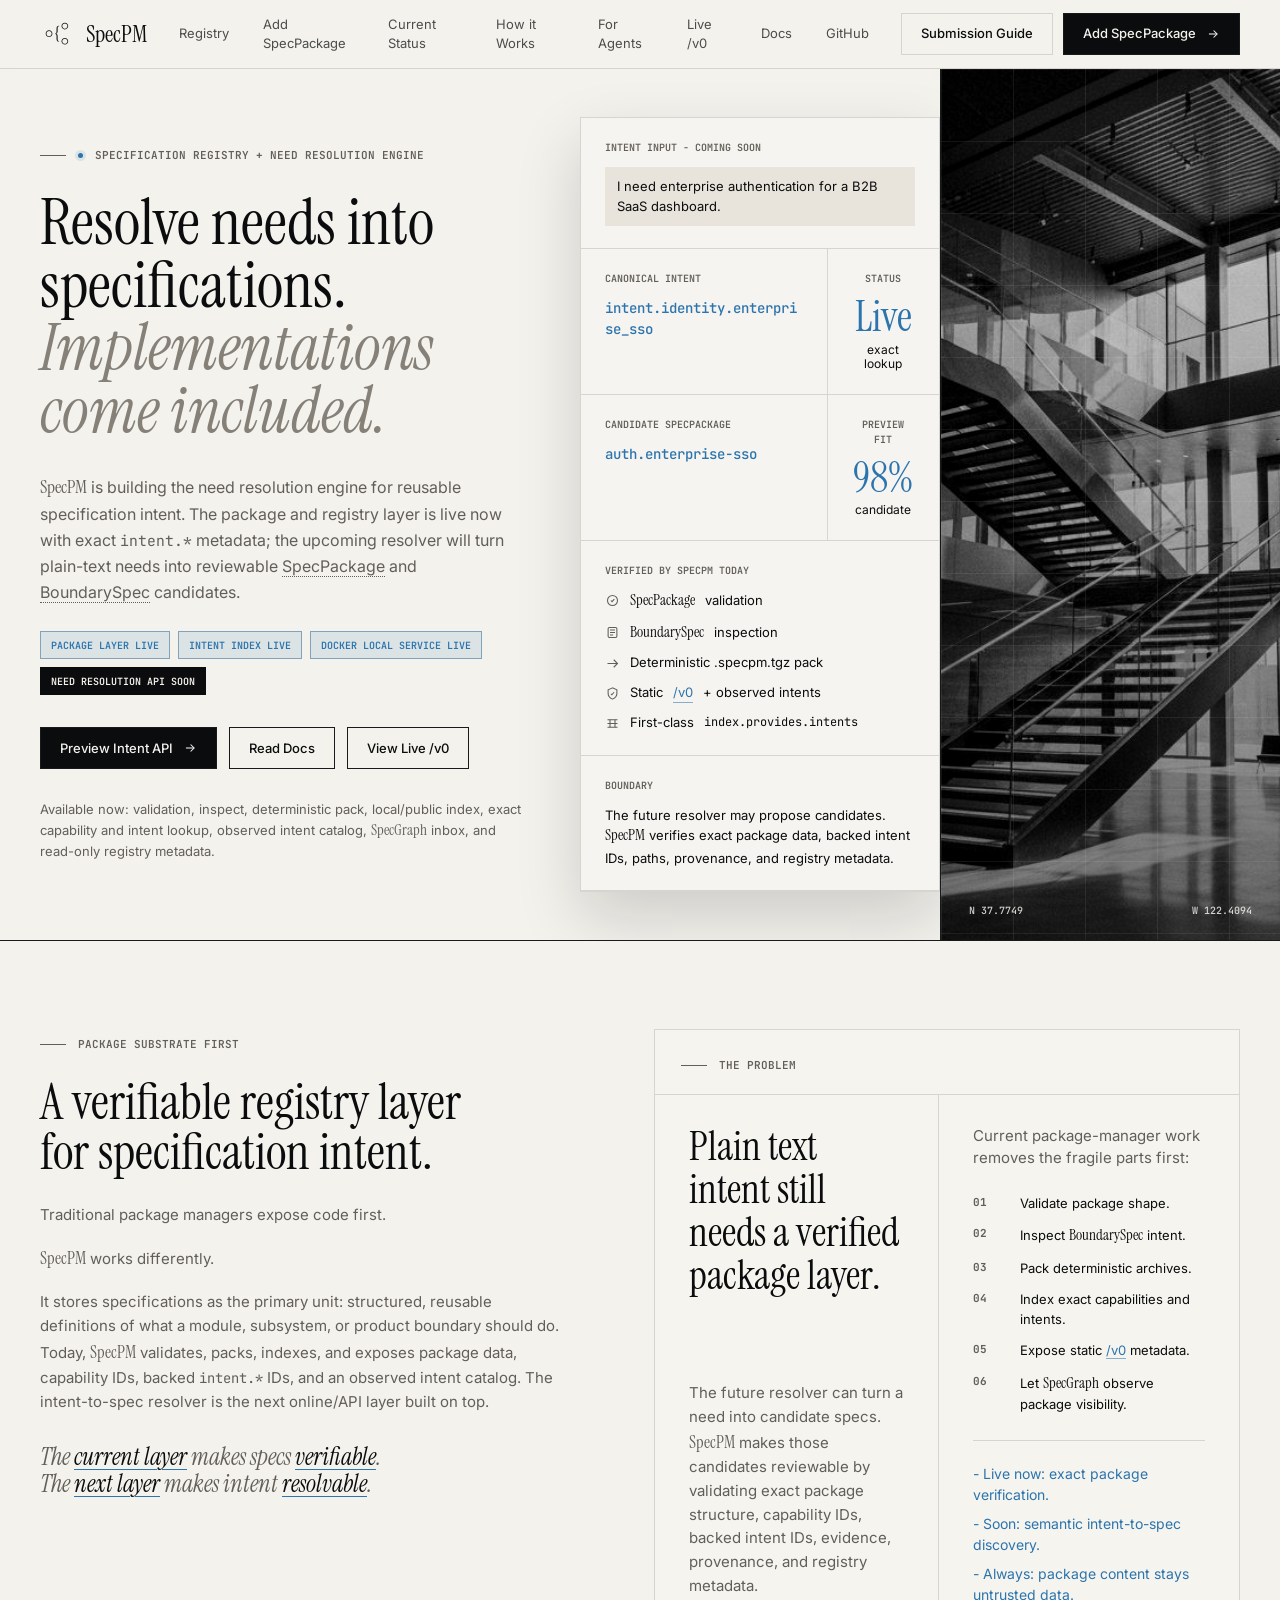
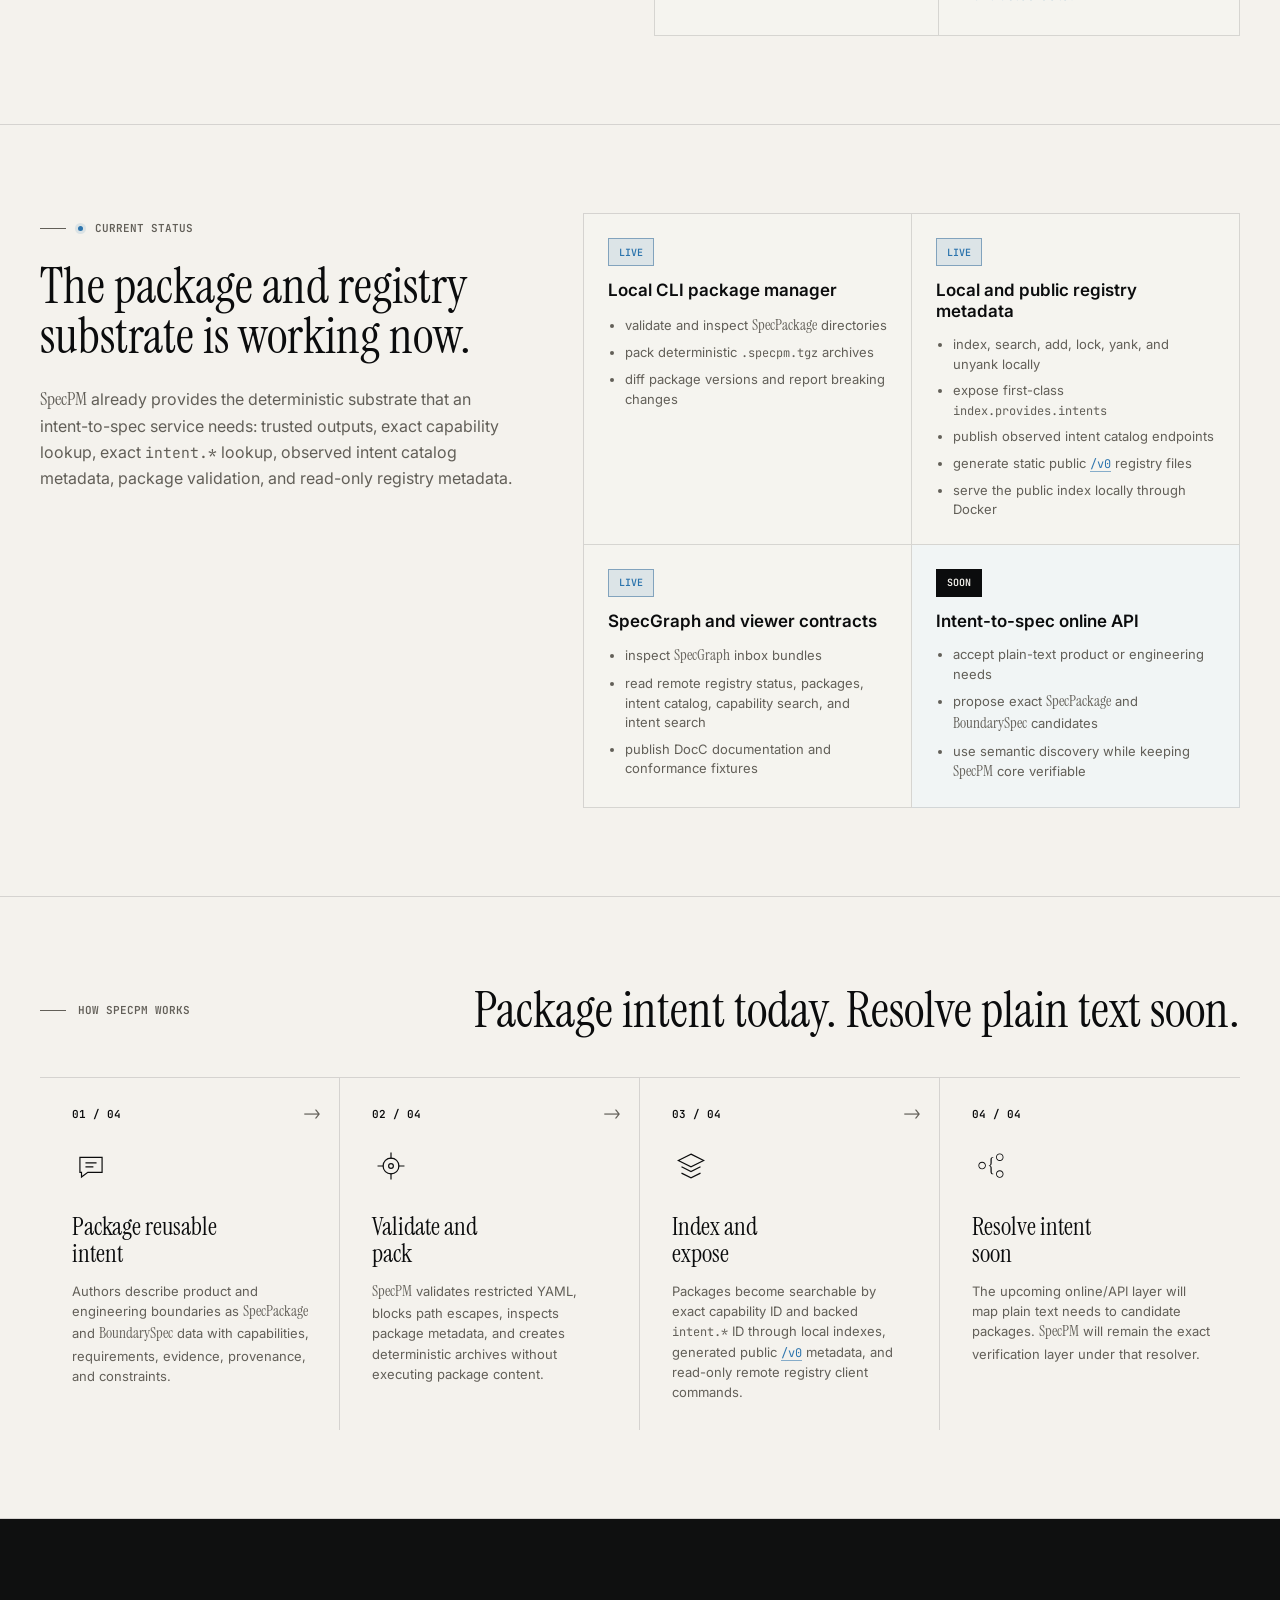
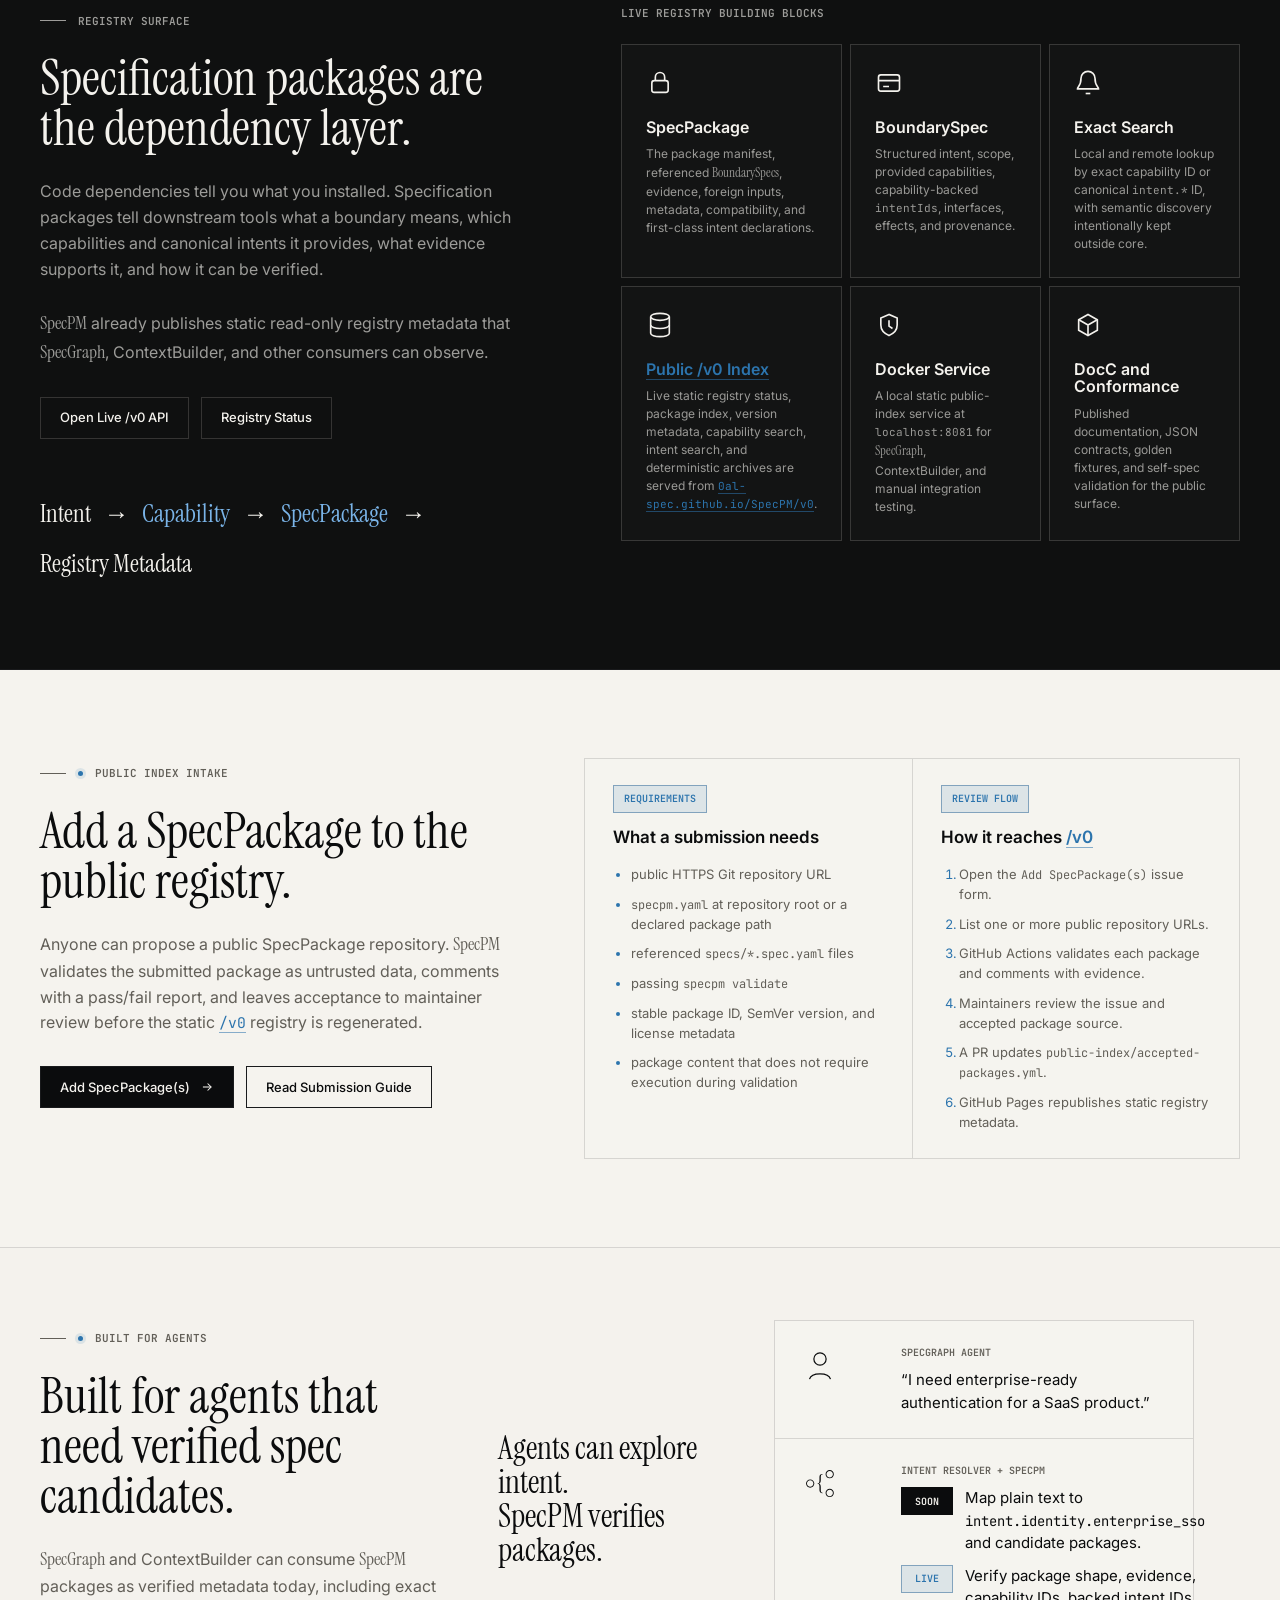
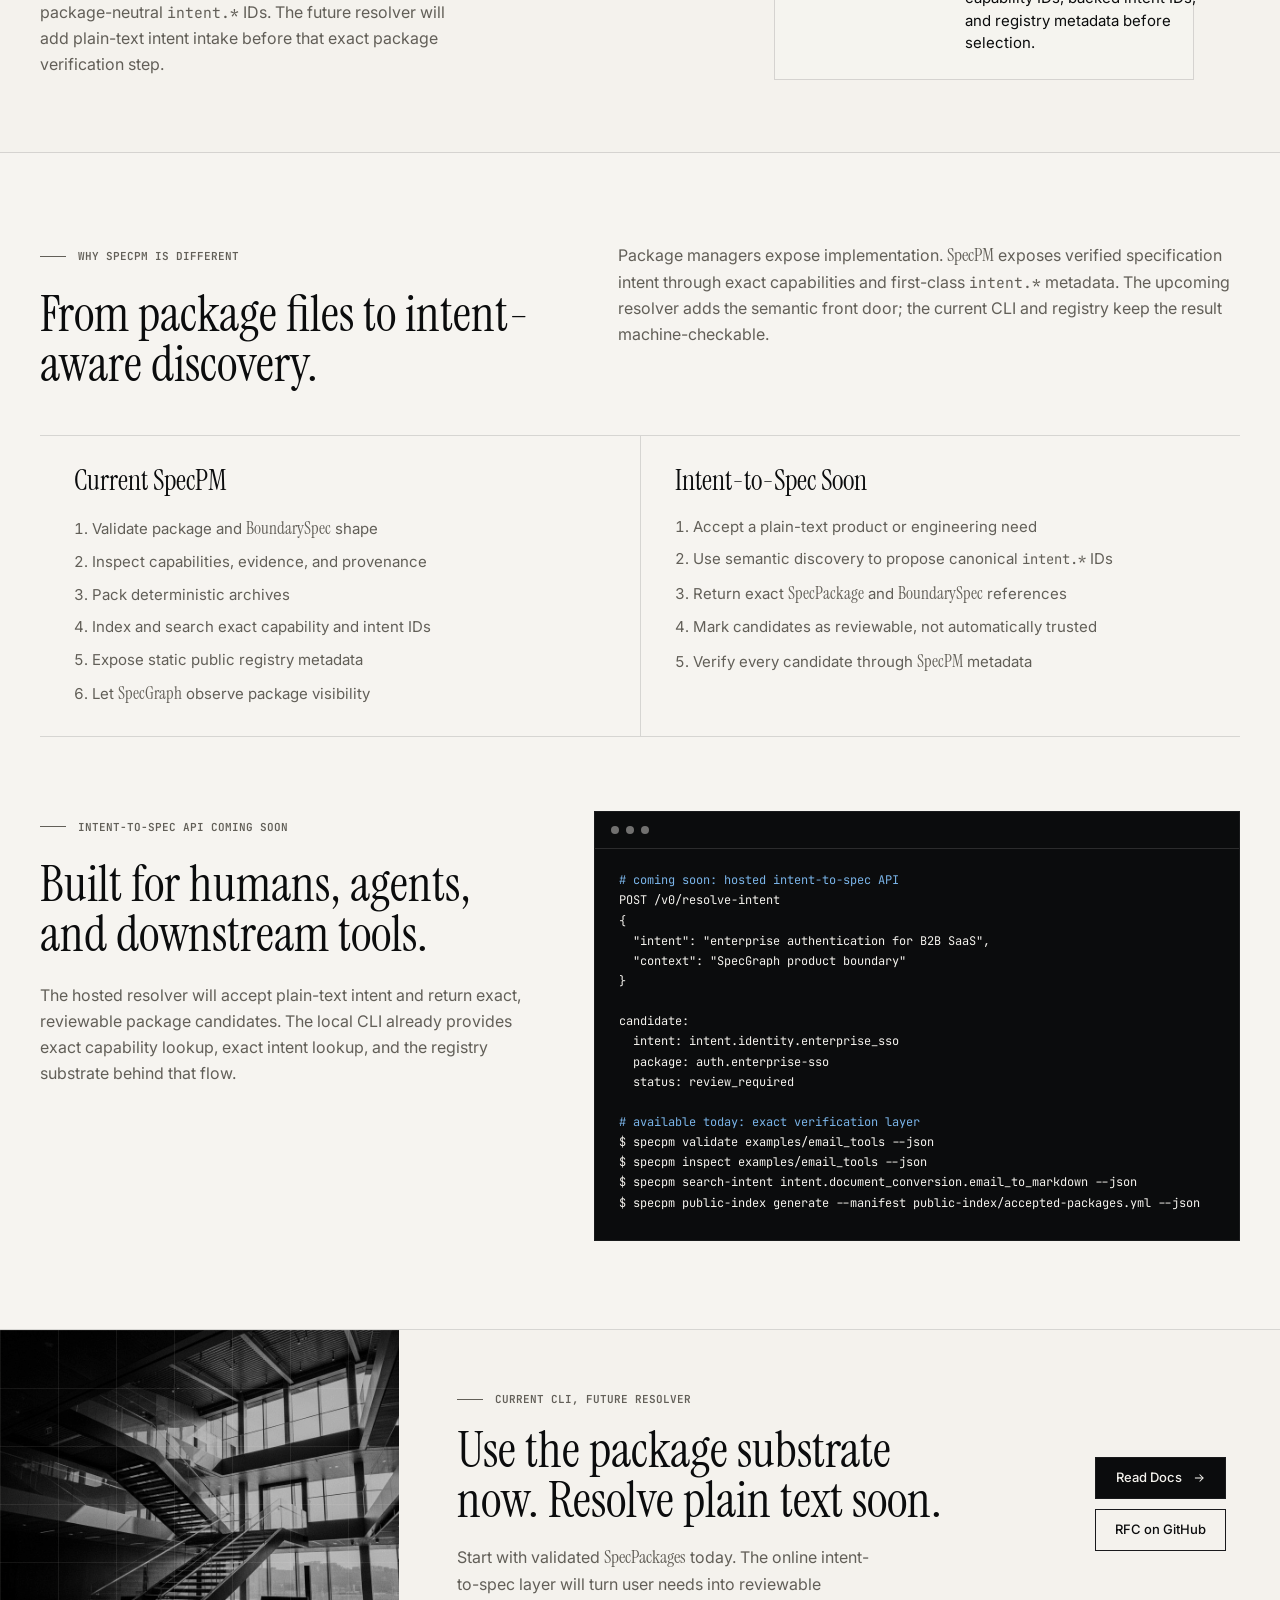
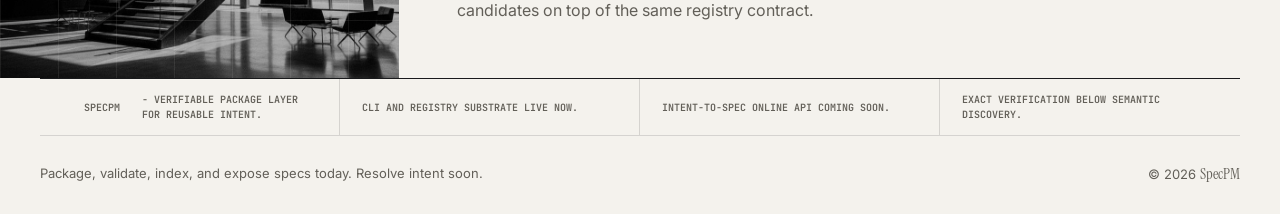
==== commit 74c2e375: "Expose live v0 registry entrypoint" ====
--- a/landing_page/index.html
+++ b/landing_page/index.html
@@ -170,6 +170,23 @@
       font-size: 0.92em;
     }
 
+    .inline-link {
+      color: var(--accent);
+      border-bottom: 1px solid color-mix(in oklab, var(--accent) 55%, transparent);
+      transition:
+        color 160ms ease,
+        border-color 160ms ease;
+    }
+
+    .inline-link:hover {
+      color: var(--ink);
+      border-color: currentColor;
+    }
+
+    .dark-section .inline-link:hover {
+      color: var(--paper);
+    }
+
     .term {
       border-bottom: 1px dotted currentColor;
       cursor: help;
@@ -824,6 +841,13 @@
       margin-bottom: 22px;
     }
 
+    .registry-actions {
+      display: flex;
+      flex-wrap: wrap;
+      gap: 12px;
+      margin-top: 30px;
+    }
+
     .registry-grid {
       display: grid;
       grid-template-columns: repeat(3, 1fr);
@@ -1503,6 +1527,7 @@
         <a href="#status">Current Status</a>
         <a href="#how">How it Works</a>
         <a href="#agents">For Agents</a>
+        <a href="https://0al-spec.github.io/SpecPM/v0" target="_blank" rel="noopener">Live /v0</a>
         <a href="https://0al-spec.github.io/SpecPM" target="_blank" rel="noopener">Docs</a>
         <a href="https://github.com/0al-spec/SpecPM/blob/main/RFC/SpecGraph-RFC-0001.md" target="_blank" rel="noopener">GitHub</a>
       </nav>
@@ -1547,6 +1572,7 @@
               </svg>
             </a>
             <a class="btn" href="https://0al-spec.github.io/SpecPM" target="_blank" rel="noopener">Read Docs</a>
+            <a class="btn" href="https://0al-spec.github.io/SpecPM/v0" target="_blank" rel="noopener">View Live /v0</a>
           </div>
           <p class="positioning">Available now: validation, inspect, deterministic pack, local/public index, exact capability and intent lookup, observed intent catalog, <span class="serif-name">SpecGraph</span> inbox, and read-only registry metadata.</p>
         </div>
@@ -1609,7 +1635,7 @@
                     <path d="M12 3 5 6v6c0 4.5 3 7.3 7 9 4-1.7 7-4.5 7-9V6l-7-3Z" />
                     <path d="M9.5 12.5 11 14l3.5-4" />
                   </svg>
-                  Static /v0 + observed intents
+                  Static <a class="inline-link" href="https://0al-spec.github.io/SpecPM/v0" target="_blank" rel="noopener">/v0</a> + observed intents
                 </li>
                 <li>
                   <svg viewBox="0 0 24 24" fill="none" stroke="currentColor" aria-hidden="true">
@@ -1676,7 +1702,7 @@
                 <li><b>02</b><span>Inspect <span class="serif-name">BoundarySpec</span> intent.</span></li>
                 <li><b>03</b><span>Pack deterministic archives.</span></li>
                 <li><b>04</b><span>Index exact capabilities and intents.</span></li>
-                <li><b>05</b><span>Expose static /v0 metadata.</span></li>
+                <li><b>05</b><span>Expose static <a class="inline-link" href="https://0al-spec.github.io/SpecPM/v0" target="_blank" rel="noopener">/v0</a> metadata.</span></li>
                 <li><b>06</b><span>Let <span class="serif-name">SpecGraph</span> observe package visibility.</span></li>
               </ol>
               <div class="stop-list">
@@ -1718,7 +1744,7 @@
               <li>index, search, add, lock, yank, and unyank locally</li>
               <li>expose first-class <code>index.provides.intents</code></li>
               <li>publish observed intent catalog endpoints</li>
-              <li>generate static public <code>/v0</code> registry files</li>
+              <li>generate static public <a class="inline-link" href="https://0al-spec.github.io/SpecPM/v0" target="_blank" rel="noopener"><code>/v0</code></a> registry files</li>
               <li>serve the public index locally through Docker</li>
             </ul>
           </article>
@@ -1782,7 +1808,7 @@
               <path d="m12 25 12 6 12-6M12 33l12 6 12-6" stroke-width="1.5" />
             </svg>
             <h3>Index and <span class="step-title-break">expose</span></h3>
-            <p>Packages become searchable by exact capability ID and backed <code>intent.*</code> ID through local indexes, generated public <code>/v0</code> metadata, and read-only remote registry client commands.</p>
+            <p>Packages become searchable by exact capability ID and backed <code>intent.*</code> ID through local indexes, generated public <a class="inline-link" href="https://0al-spec.github.io/SpecPM/v0" target="_blank" rel="noopener"><code>/v0</code></a> metadata, and read-only remote registry client commands.</p>
           </article>
 
           <article class="step">
@@ -1811,6 +1837,10 @@
           <p class="lede">
             <span class="serif-name">SpecPM</span> already publishes static read-only registry metadata that <span class="serif-name">SpecGraph</span>, ContextBuilder, and other consumers can observe.
           </p>
+          <div class="registry-actions">
+            <a class="btn dark" href="https://0al-spec.github.io/SpecPM/v0" target="_blank" rel="noopener">Open Live /v0 API</a>
+            <a class="btn dark" href="https://0al-spec.github.io/SpecPM/v0/status" target="_blank" rel="noopener">Registry Status</a>
+          </div>
           <div class="formula" aria-label="Need to specification to implementation">
             <span>Intent</span>
             <span>&rarr;</span>
@@ -1858,8 +1888,8 @@
                 <path d="M4 5v14c0 1.7 3.6 3 8 3s8-1.3 8-3V5" />
                 <path d="M4 12c0 1.7 3.6 3 8 3s8-1.3 8-3" />
               </svg>
-              <h3>Public /v0 Index</h3>
-              <p>Generated static registry status, package index, version metadata, capability search, intent search, and deterministic archives.</p>
+              <h3><a class="inline-link" href="https://0al-spec.github.io/SpecPM/v0" target="_blank" rel="noopener">Public /v0 Index</a></h3>
+              <p>Live static registry status, package index, version metadata, capability search, intent search, and deterministic archives are served from <a class="inline-link" href="https://0al-spec.github.io/SpecPM/v0" target="_blank" rel="noopener"><code>0al-spec.github.io/SpecPM/v0</code></a>.</p>
             </article>
 
             <article class="category-card">
@@ -1890,7 +1920,7 @@
           <p class="eyebrow"><span class="dot"></span>Public Index Intake</p>
           <h2 id="add-package-title">Add a SpecPackage to the public registry.</h2>
           <p class="lede">
-            Anyone can propose a public SpecPackage repository. <span class="serif-name">SpecPM</span> validates the submitted package as untrusted data, comments with a pass/fail report, and leaves acceptance to maintainer review before the static <code>/v0</code> registry is regenerated.
+            Anyone can propose a public SpecPackage repository. <span class="serif-name">SpecPM</span> validates the submitted package as untrusted data, comments with a pass/fail report, and leaves acceptance to maintainer review before the static <a class="inline-link" href="https://0al-spec.github.io/SpecPM/v0" target="_blank" rel="noopener"><code>/v0</code></a> registry is regenerated.
           </p>
           <div class="submission-actions">
             <a class="btn primary" href="https://github.com/0al-spec/SpecPM/issues/new?template=add-specpackages.yml" target="_blank" rel="noopener">
@@ -1920,7 +1950,7 @@
 
           <article class="submission-block">
             <span class="status-pill live">Review Flow</span>
-            <h3>How it reaches /v0</h3>
+            <h3>How it reaches <a class="inline-link" href="https://0al-spec.github.io/SpecPM/v0" target="_blank" rel="noopener">/v0</a></h3>
             <ol>
               <li>Open the <code>Add SpecPackage(s)</code> issue form.</li>
               <li>List one or more public repository URLs.</li>
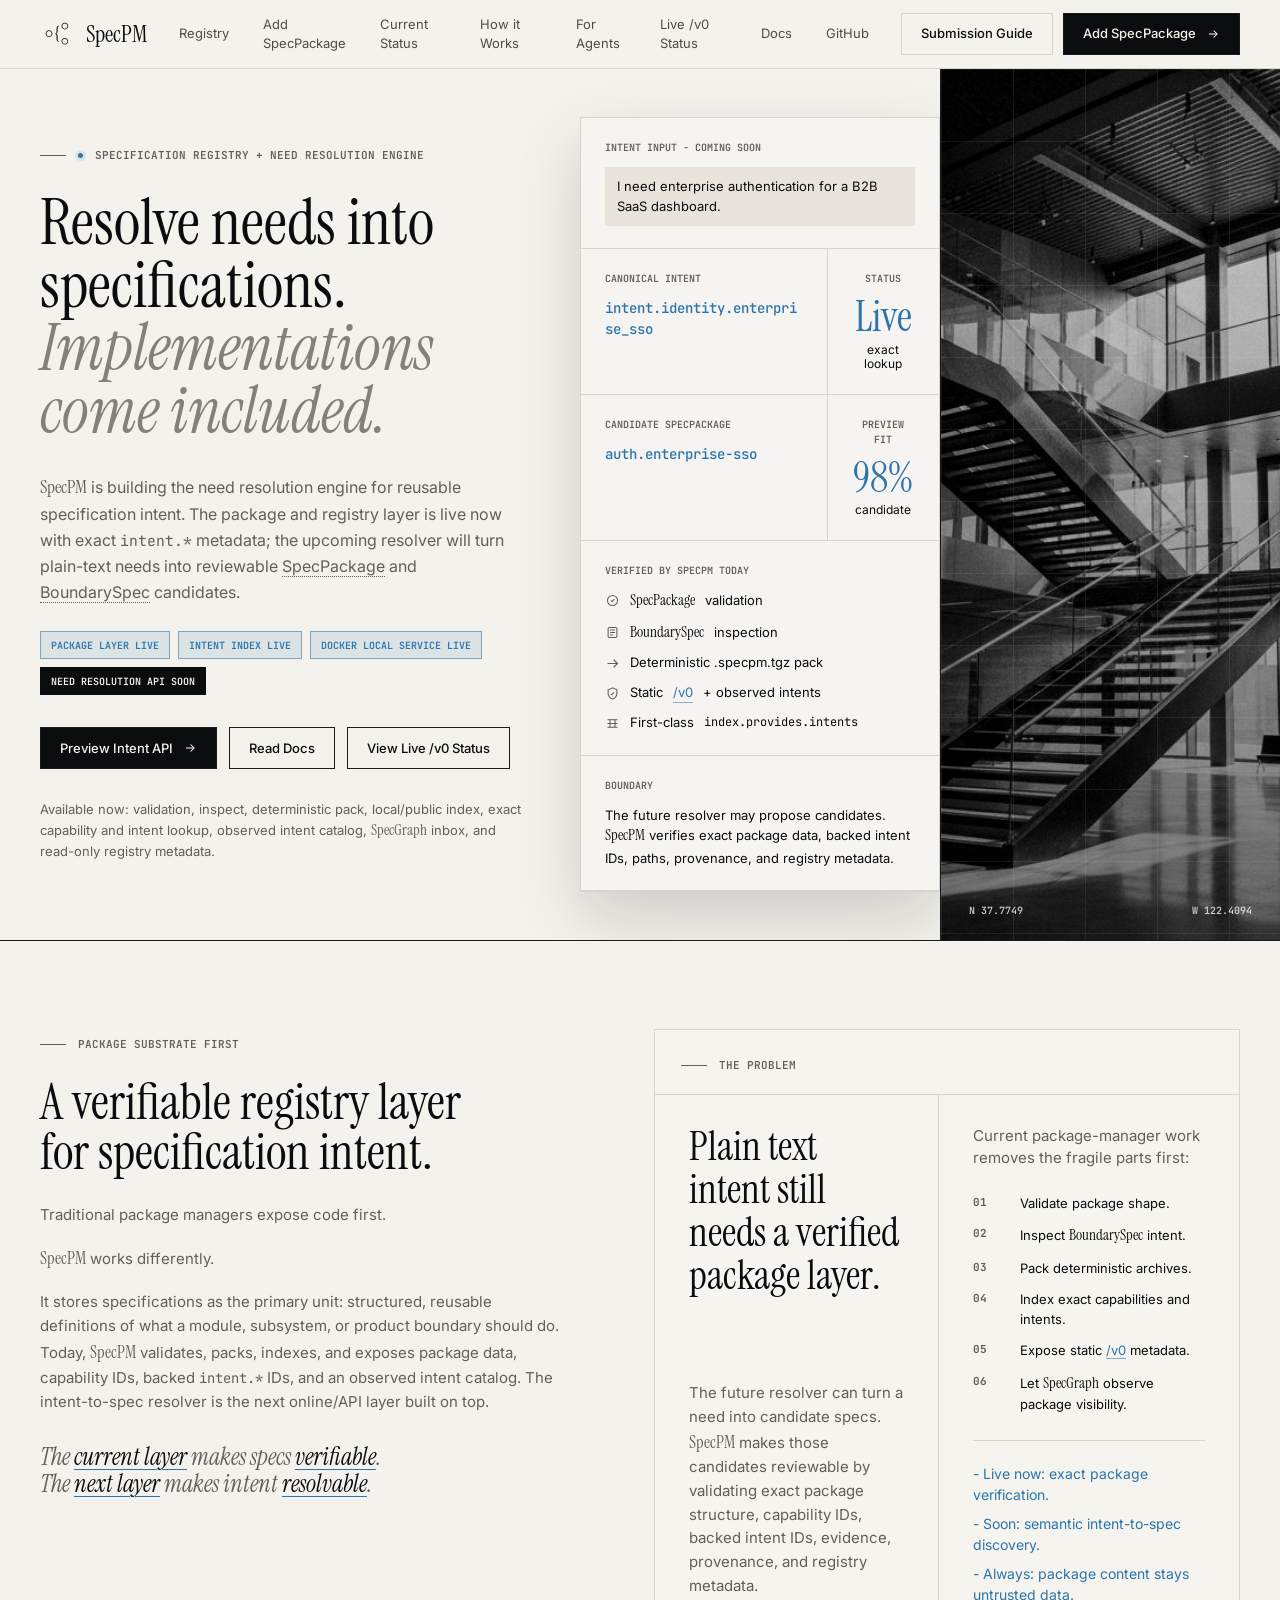
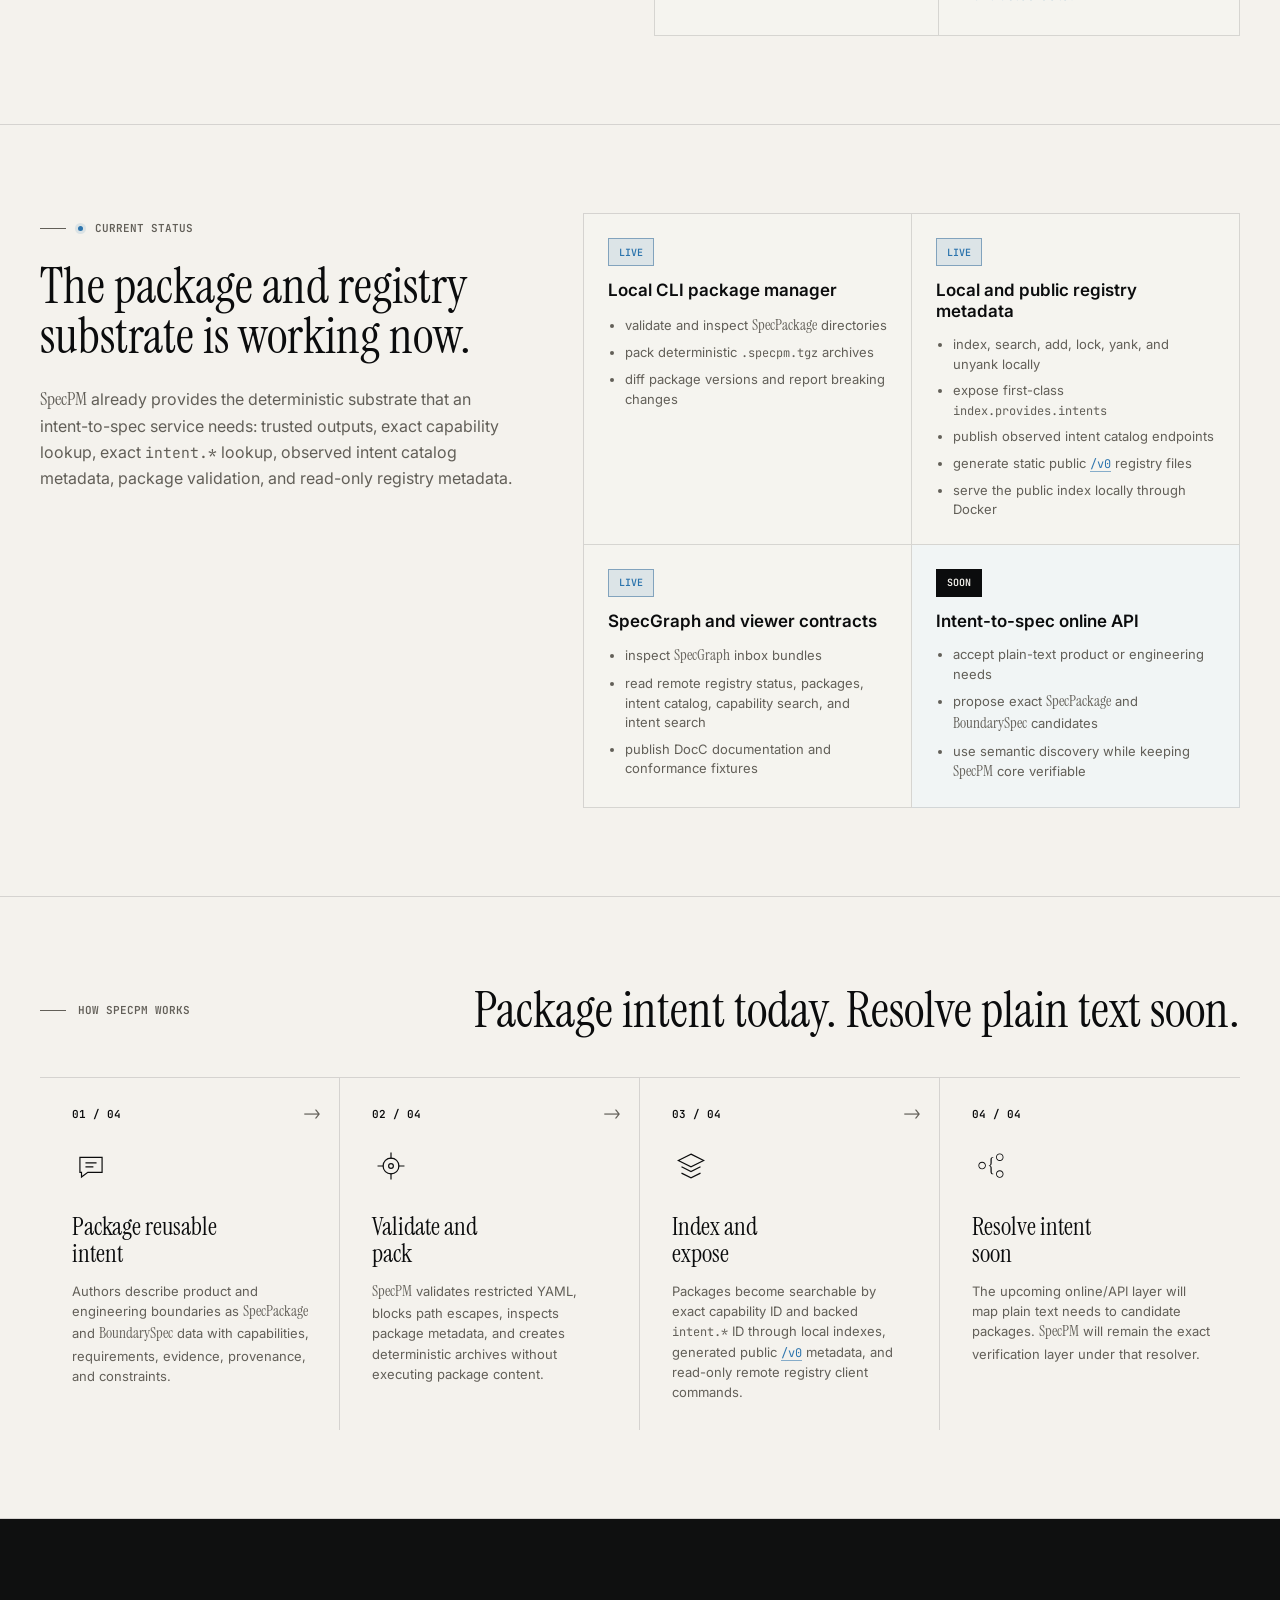
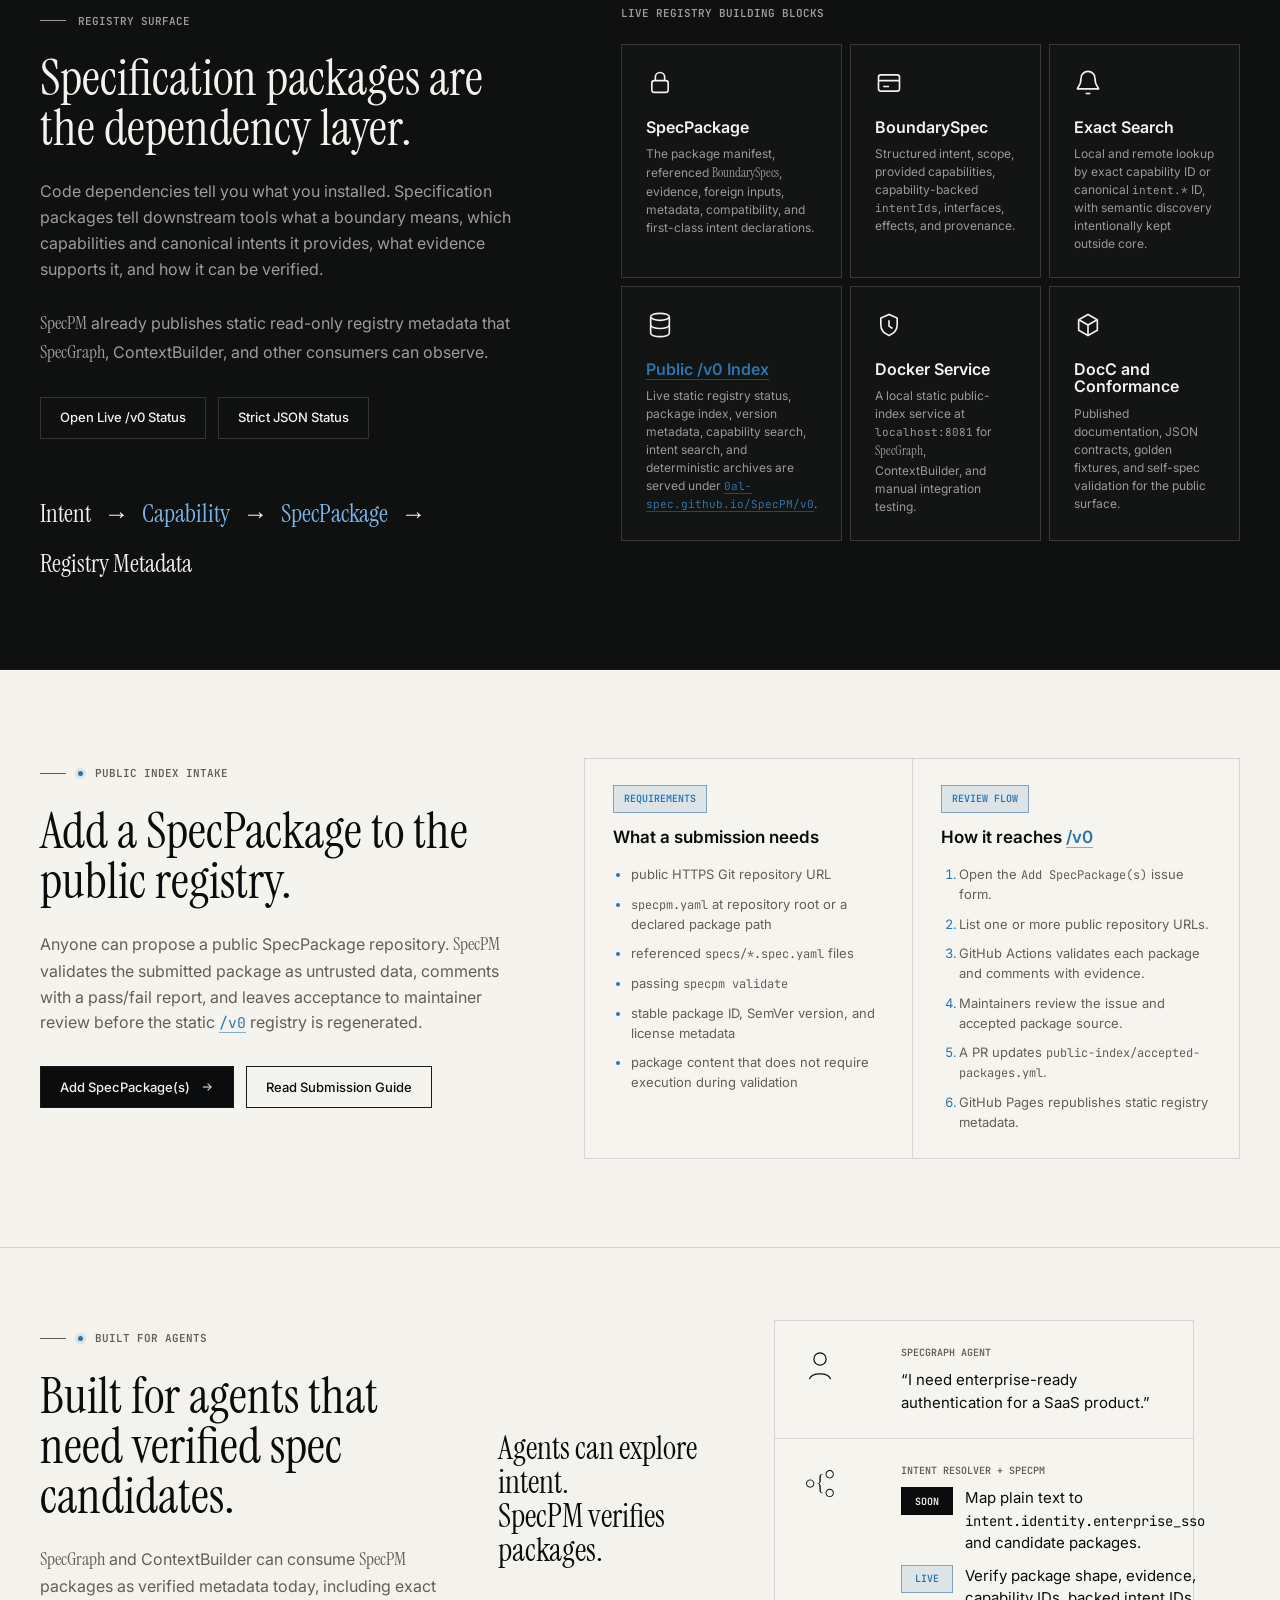
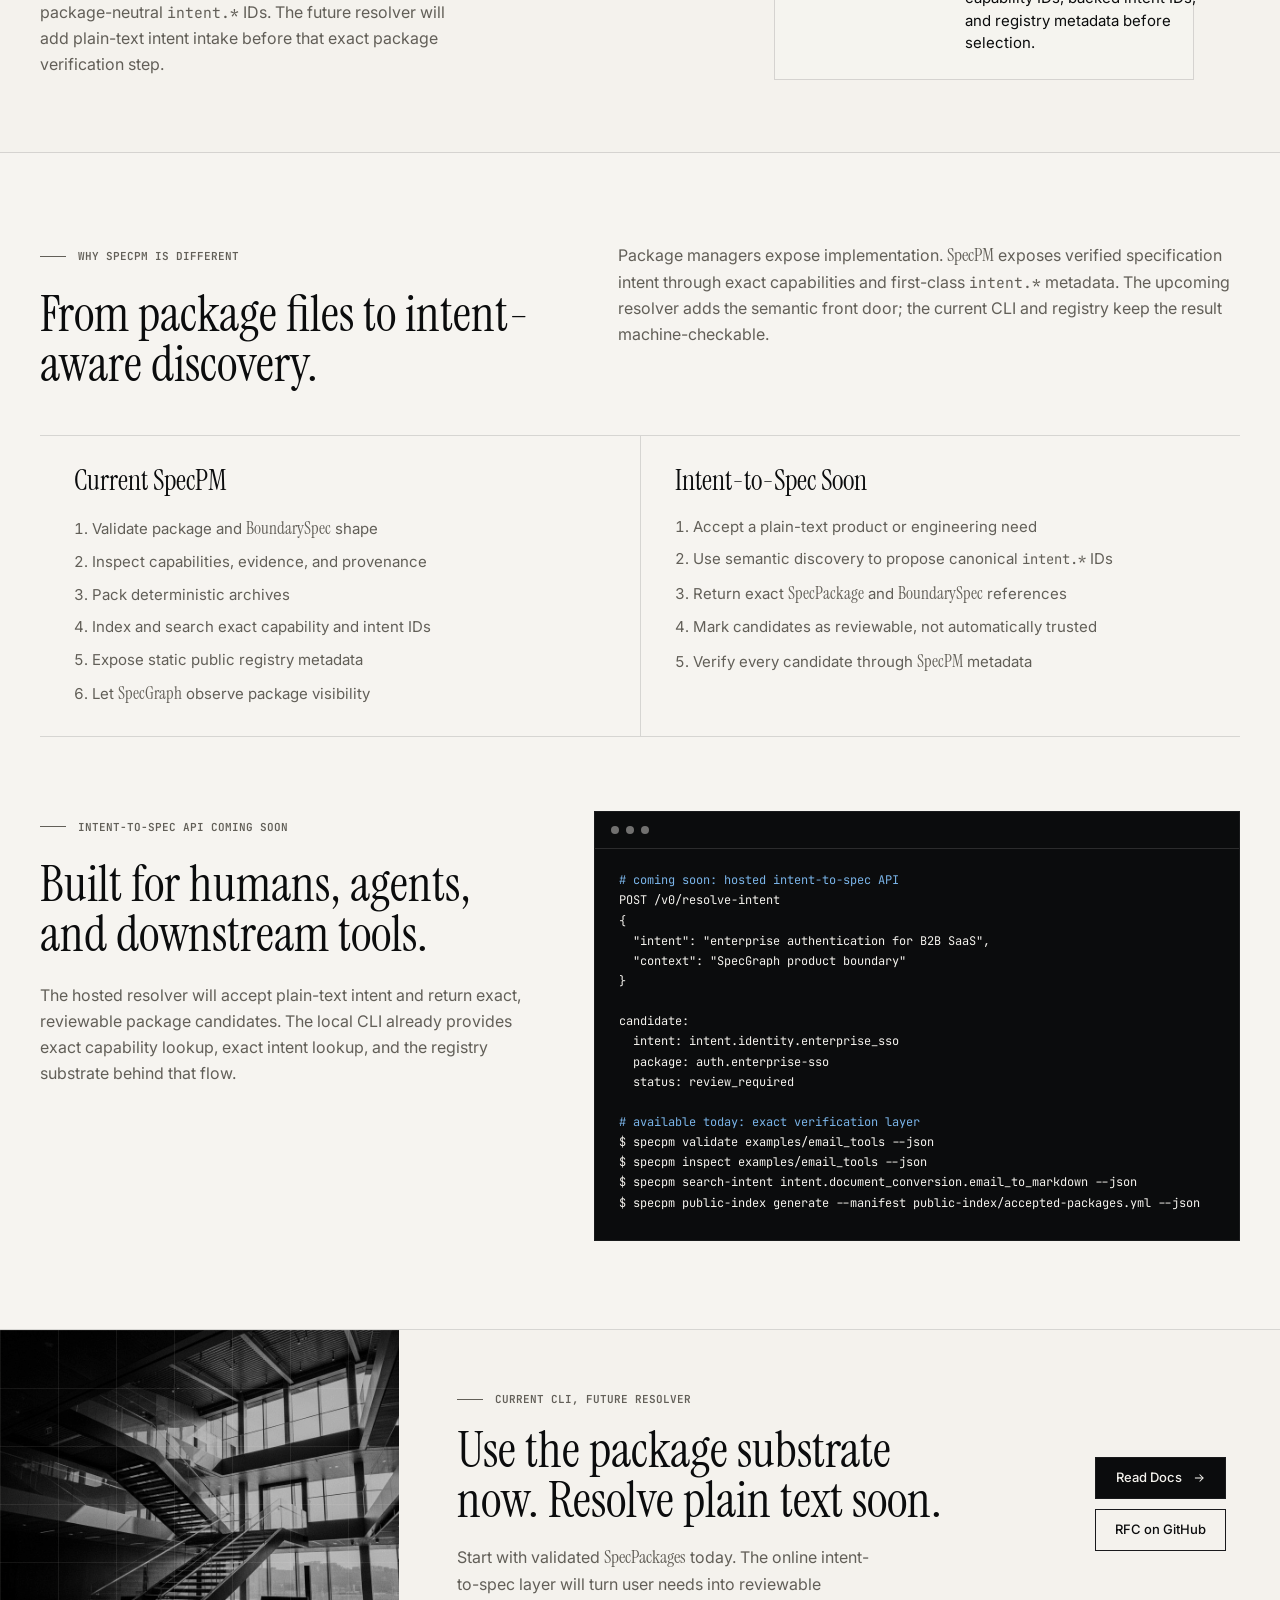
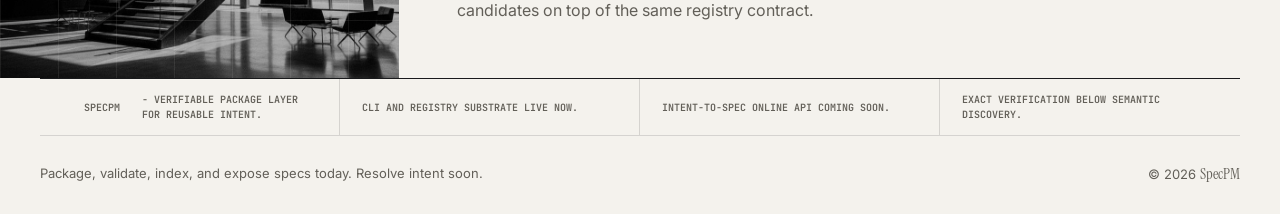
==== commit 51c0d666: "Point live v0 links at status endpoint" ====
--- a/landing_page/index.html
+++ b/landing_page/index.html
@@ -1527,7 +1527,7 @@
         <a href="#status">Current Status</a>
         <a href="#how">How it Works</a>
         <a href="#agents">For Agents</a>
-        <a href="https://0al-spec.github.io/SpecPM/v0" target="_blank" rel="noopener">Live /v0</a>
+        <a href="https://0al-spec.github.io/SpecPM/v0/status/" target="_blank" rel="noopener">Live /v0 Status</a>
         <a href="https://0al-spec.github.io/SpecPM" target="_blank" rel="noopener">Docs</a>
         <a href="https://github.com/0al-spec/SpecPM/blob/main/RFC/SpecGraph-RFC-0001.md" target="_blank" rel="noopener">GitHub</a>
       </nav>
@@ -1572,7 +1572,7 @@
               </svg>
             </a>
             <a class="btn" href="https://0al-spec.github.io/SpecPM" target="_blank" rel="noopener">Read Docs</a>
-            <a class="btn" href="https://0al-spec.github.io/SpecPM/v0" target="_blank" rel="noopener">View Live /v0</a>
+            <a class="btn" href="https://0al-spec.github.io/SpecPM/v0/status/" target="_blank" rel="noopener">View Live /v0 Status</a>
           </div>
           <p class="positioning">Available now: validation, inspect, deterministic pack, local/public index, exact capability and intent lookup, observed intent catalog, <span class="serif-name">SpecGraph</span> inbox, and read-only registry metadata.</p>
         </div>
@@ -1635,7 +1635,7 @@
                     <path d="M12 3 5 6v6c0 4.5 3 7.3 7 9 4-1.7 7-4.5 7-9V6l-7-3Z" />
                     <path d="M9.5 12.5 11 14l3.5-4" />
                   </svg>
-                  Static <a class="inline-link" href="https://0al-spec.github.io/SpecPM/v0" target="_blank" rel="noopener">/v0</a> + observed intents
+                  Static <a class="inline-link" href="https://0al-spec.github.io/SpecPM/v0/status/" target="_blank" rel="noopener">/v0</a> + observed intents
                 </li>
                 <li>
                   <svg viewBox="0 0 24 24" fill="none" stroke="currentColor" aria-hidden="true">
@@ -1702,7 +1702,7 @@
                 <li><b>02</b><span>Inspect <span class="serif-name">BoundarySpec</span> intent.</span></li>
                 <li><b>03</b><span>Pack deterministic archives.</span></li>
                 <li><b>04</b><span>Index exact capabilities and intents.</span></li>
-                <li><b>05</b><span>Expose static <a class="inline-link" href="https://0al-spec.github.io/SpecPM/v0" target="_blank" rel="noopener">/v0</a> metadata.</span></li>
+                <li><b>05</b><span>Expose static <a class="inline-link" href="https://0al-spec.github.io/SpecPM/v0/status/" target="_blank" rel="noopener">/v0</a> metadata.</span></li>
                 <li><b>06</b><span>Let <span class="serif-name">SpecGraph</span> observe package visibility.</span></li>
               </ol>
               <div class="stop-list">
@@ -1744,7 +1744,7 @@
               <li>index, search, add, lock, yank, and unyank locally</li>
               <li>expose first-class <code>index.provides.intents</code></li>
               <li>publish observed intent catalog endpoints</li>
-              <li>generate static public <a class="inline-link" href="https://0al-spec.github.io/SpecPM/v0" target="_blank" rel="noopener"><code>/v0</code></a> registry files</li>
+              <li>generate static public <a class="inline-link" href="https://0al-spec.github.io/SpecPM/v0/status/" target="_blank" rel="noopener"><code>/v0</code></a> registry files</li>
               <li>serve the public index locally through Docker</li>
             </ul>
           </article>
@@ -1808,7 +1808,7 @@
               <path d="m12 25 12 6 12-6M12 33l12 6 12-6" stroke-width="1.5" />
             </svg>
             <h3>Index and <span class="step-title-break">expose</span></h3>
-            <p>Packages become searchable by exact capability ID and backed <code>intent.*</code> ID through local indexes, generated public <a class="inline-link" href="https://0al-spec.github.io/SpecPM/v0" target="_blank" rel="noopener"><code>/v0</code></a> metadata, and read-only remote registry client commands.</p>
+            <p>Packages become searchable by exact capability ID and backed <code>intent.*</code> ID through local indexes, generated public <a class="inline-link" href="https://0al-spec.github.io/SpecPM/v0/status/" target="_blank" rel="noopener"><code>/v0</code></a> metadata, and read-only remote registry client commands.</p>
           </article>
 
           <article class="step">
@@ -1838,8 +1838,8 @@
             <span class="serif-name">SpecPM</span> already publishes static read-only registry metadata that <span class="serif-name">SpecGraph</span>, ContextBuilder, and other consumers can observe.
           </p>
           <div class="registry-actions">
-            <a class="btn dark" href="https://0al-spec.github.io/SpecPM/v0" target="_blank" rel="noopener">Open Live /v0 API</a>
-            <a class="btn dark" href="https://0al-spec.github.io/SpecPM/v0/status" target="_blank" rel="noopener">Registry Status</a>
+            <a class="btn dark" href="https://0al-spec.github.io/SpecPM/v0/status/" target="_blank" rel="noopener">Open Live /v0 Status</a>
+            <a class="btn dark" href="https://0al-spec.github.io/SpecPM/v0/status/index.json" target="_blank" rel="noopener">Strict JSON Status</a>
           </div>
           <div class="formula" aria-label="Need to specification to implementation">
             <span>Intent</span>
@@ -1888,8 +1888,8 @@
                 <path d="M4 5v14c0 1.7 3.6 3 8 3s8-1.3 8-3V5" />
                 <path d="M4 12c0 1.7 3.6 3 8 3s8-1.3 8-3" />
               </svg>
-              <h3><a class="inline-link" href="https://0al-spec.github.io/SpecPM/v0" target="_blank" rel="noopener">Public /v0 Index</a></h3>
-              <p>Live static registry status, package index, version metadata, capability search, intent search, and deterministic archives are served from <a class="inline-link" href="https://0al-spec.github.io/SpecPM/v0" target="_blank" rel="noopener"><code>0al-spec.github.io/SpecPM/v0</code></a>.</p>
+              <h3><a class="inline-link" href="https://0al-spec.github.io/SpecPM/v0/status/" target="_blank" rel="noopener">Public /v0 Index</a></h3>
+              <p>Live static registry status, package index, version metadata, capability search, intent search, and deterministic archives are served under <a class="inline-link" href="https://0al-spec.github.io/SpecPM/v0/status/" target="_blank" rel="noopener"><code>0al-spec.github.io/SpecPM/v0</code></a>.</p>
             </article>
 
             <article class="category-card">
@@ -1920,7 +1920,7 @@
           <p class="eyebrow"><span class="dot"></span>Public Index Intake</p>
           <h2 id="add-package-title">Add a SpecPackage to the public registry.</h2>
           <p class="lede">
-            Anyone can propose a public SpecPackage repository. <span class="serif-name">SpecPM</span> validates the submitted package as untrusted data, comments with a pass/fail report, and leaves acceptance to maintainer review before the static <a class="inline-link" href="https://0al-spec.github.io/SpecPM/v0" target="_blank" rel="noopener"><code>/v0</code></a> registry is regenerated.
+            Anyone can propose a public SpecPackage repository. <span class="serif-name">SpecPM</span> validates the submitted package as untrusted data, comments with a pass/fail report, and leaves acceptance to maintainer review before the static <a class="inline-link" href="https://0al-spec.github.io/SpecPM/v0/status/" target="_blank" rel="noopener"><code>/v0</code></a> registry is regenerated.
           </p>
           <div class="submission-actions">
             <a class="btn primary" href="https://github.com/0al-spec/SpecPM/issues/new?template=add-specpackages.yml" target="_blank" rel="noopener">
@@ -1950,7 +1950,7 @@
 
           <article class="submission-block">
             <span class="status-pill live">Review Flow</span>
-            <h3>How it reaches <a class="inline-link" href="https://0al-spec.github.io/SpecPM/v0" target="_blank" rel="noopener">/v0</a></h3>
+            <h3>How it reaches <a class="inline-link" href="https://0al-spec.github.io/SpecPM/v0/status/" target="_blank" rel="noopener">/v0</a></h3>
             <ol>
               <li>Open the <code>Add SpecPackage(s)</code> issue form.</li>
               <li>List one or more public repository URLs.</li>
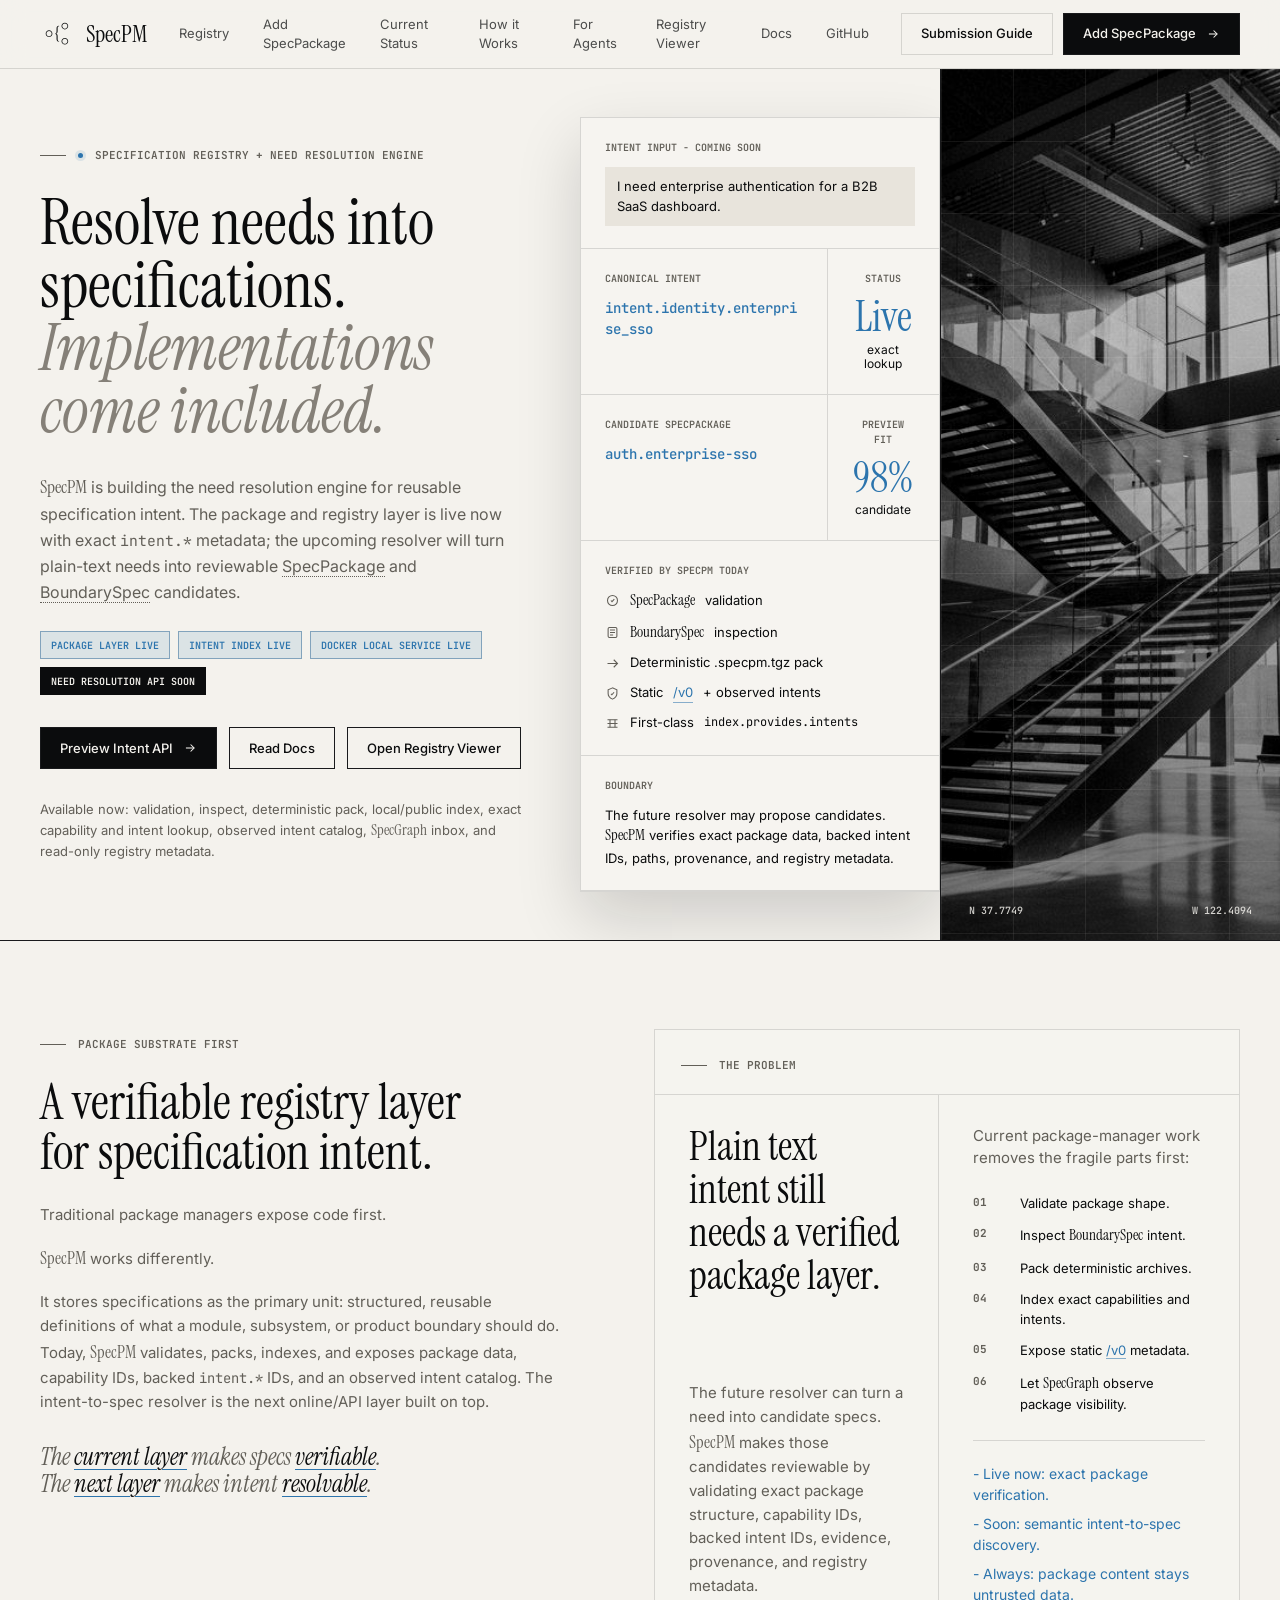
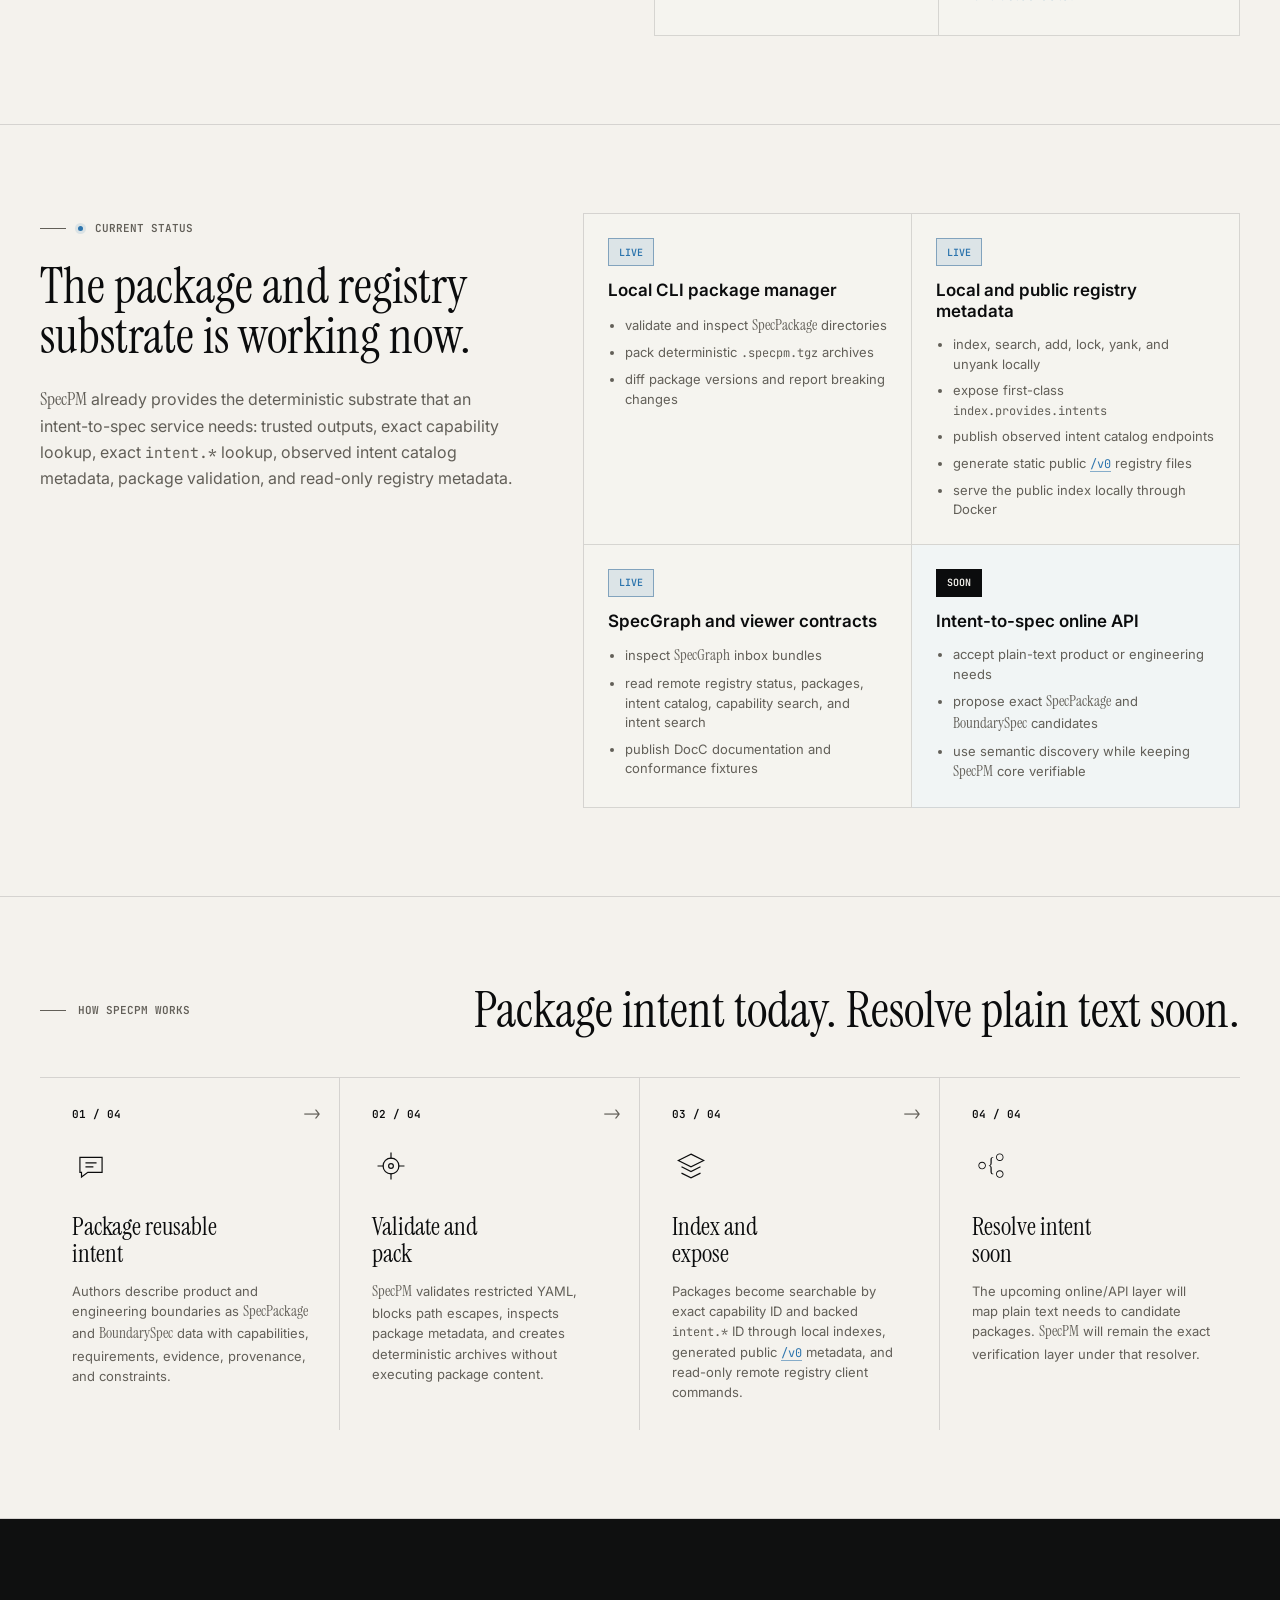
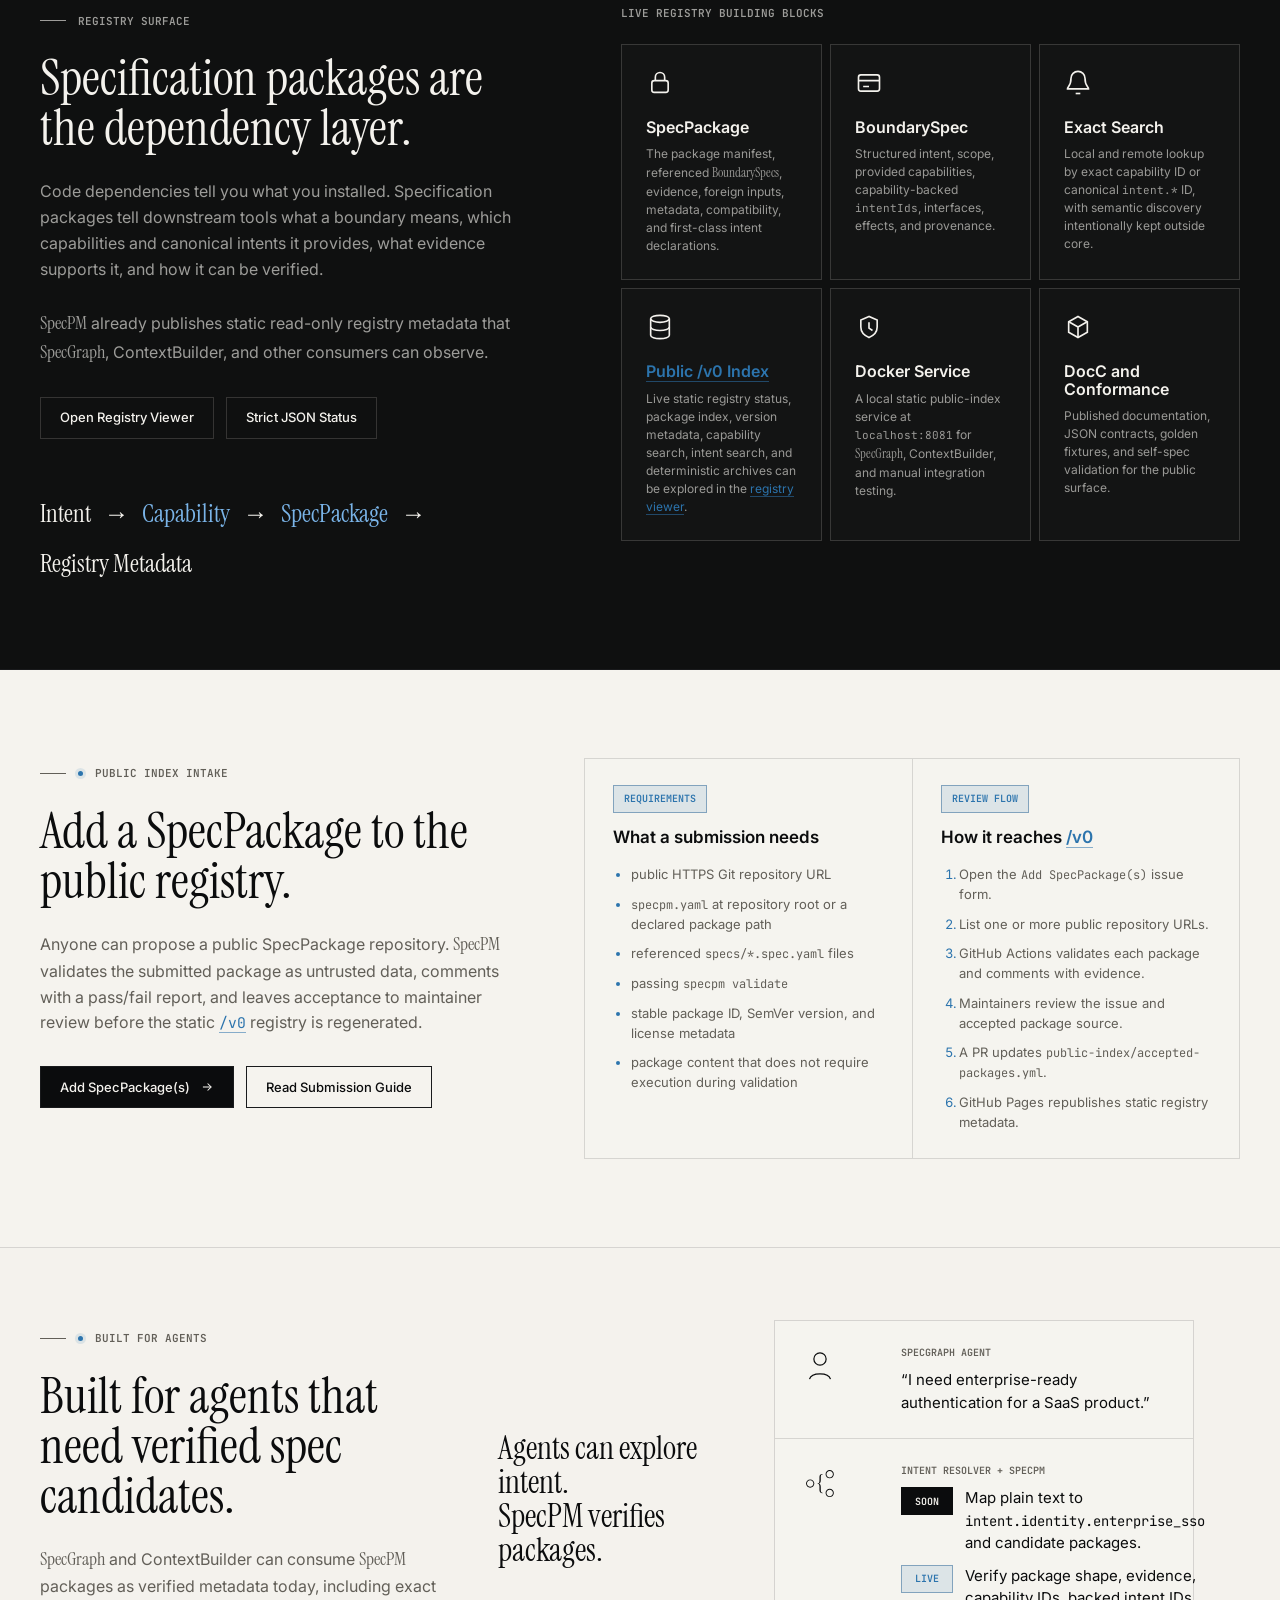
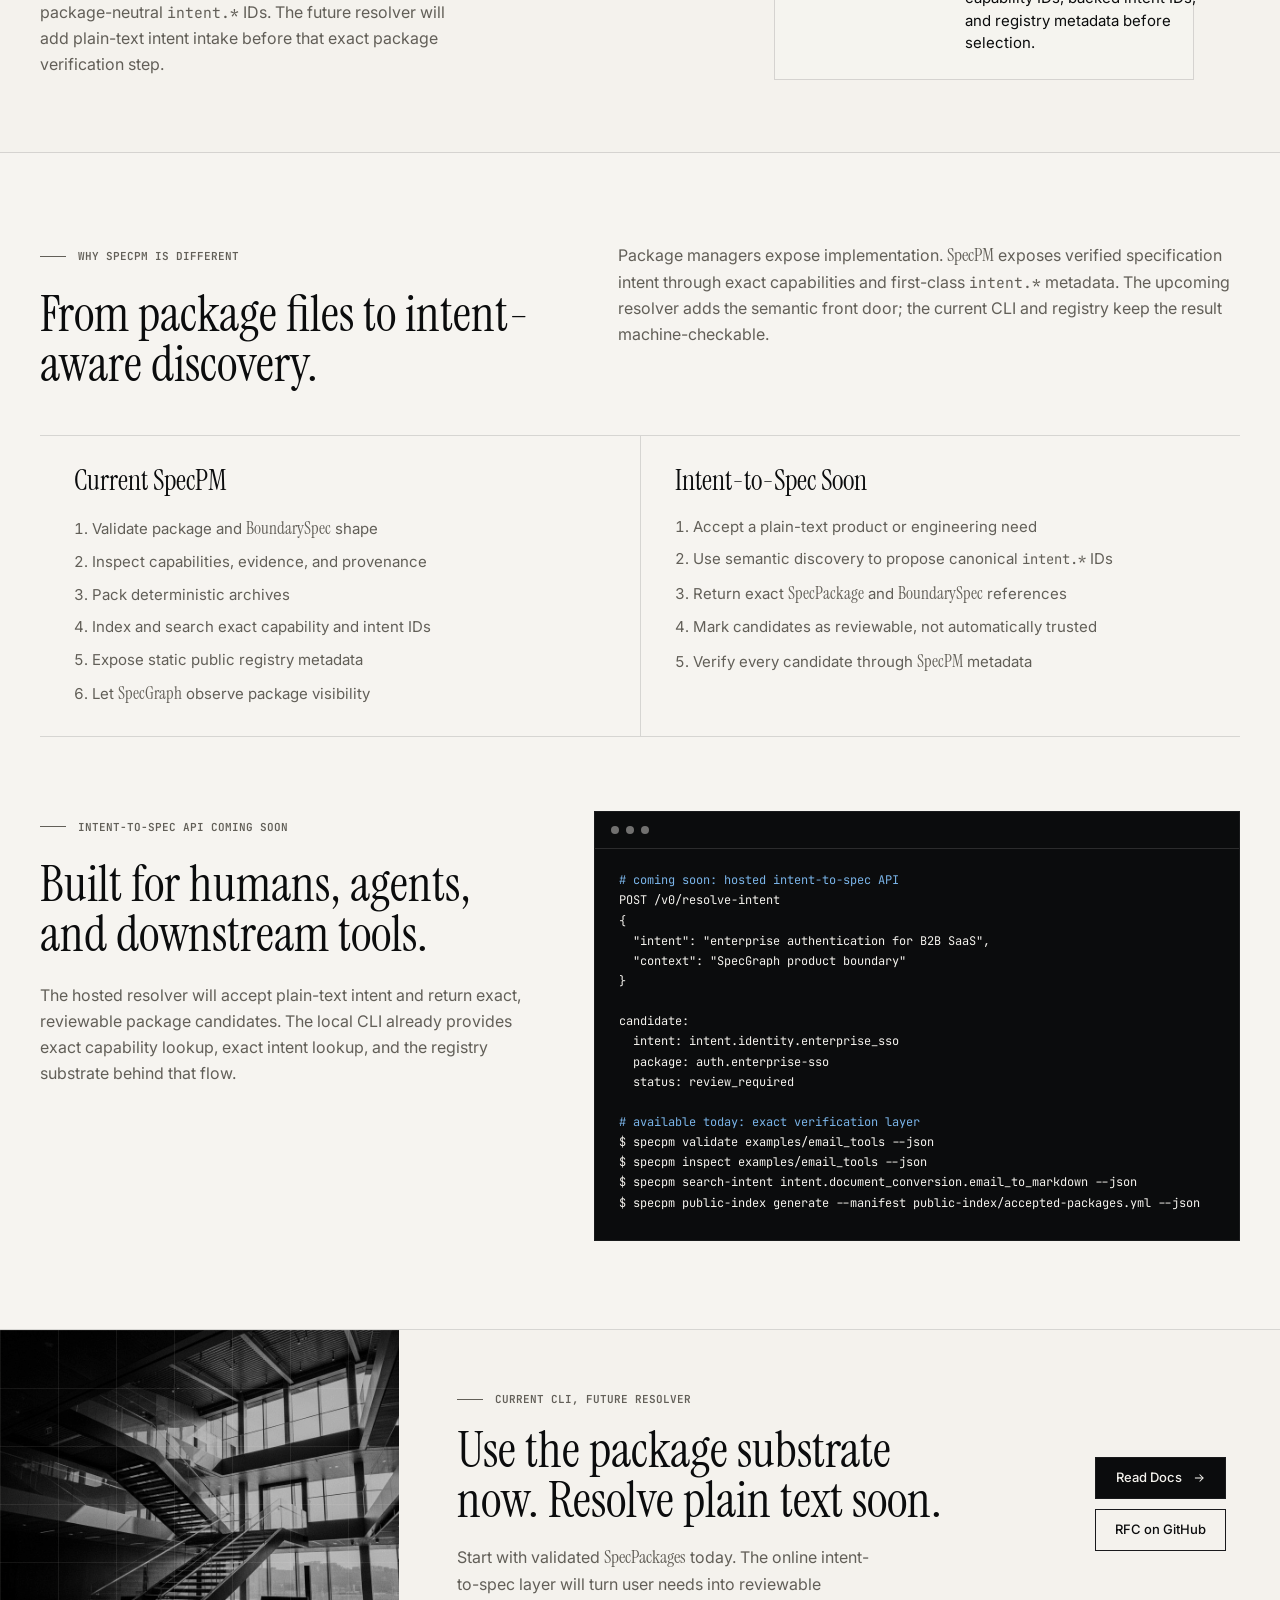
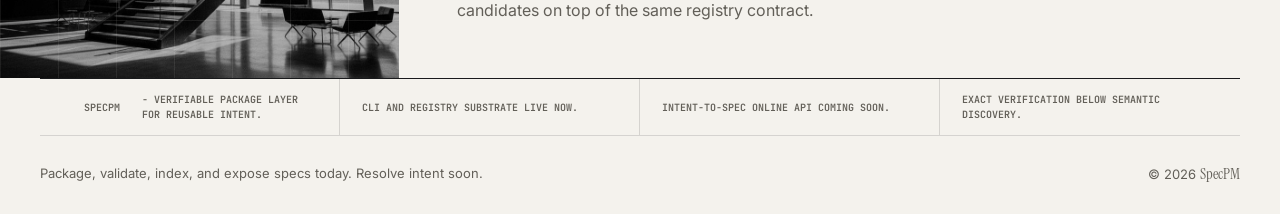
==== commit afde0a55: "Add static public registry viewer" ====
--- a/landing_page/index.html
+++ b/landing_page/index.html
@@ -1527,7 +1527,7 @@
         <a href="#status">Current Status</a>
         <a href="#how">How it Works</a>
         <a href="#agents">For Agents</a>
-        <a href="https://0al-spec.github.io/SpecPM/v0/status/" target="_blank" rel="noopener">Live /v0 Status</a>
+        <a href="https://0al-spec.github.io/SpecPM/viewer/" target="_blank" rel="noopener">Registry Viewer</a>
         <a href="https://0al-spec.github.io/SpecPM" target="_blank" rel="noopener">Docs</a>
         <a href="https://github.com/0al-spec/SpecPM/blob/main/RFC/SpecGraph-RFC-0001.md" target="_blank" rel="noopener">GitHub</a>
       </nav>
@@ -1572,7 +1572,7 @@
               </svg>
             </a>
             <a class="btn" href="https://0al-spec.github.io/SpecPM" target="_blank" rel="noopener">Read Docs</a>
-            <a class="btn" href="https://0al-spec.github.io/SpecPM/v0/status/" target="_blank" rel="noopener">View Live /v0 Status</a>
+            <a class="btn" href="https://0al-spec.github.io/SpecPM/viewer/" target="_blank" rel="noopener">Open Registry Viewer</a>
           </div>
           <p class="positioning">Available now: validation, inspect, deterministic pack, local/public index, exact capability and intent lookup, observed intent catalog, <span class="serif-name">SpecGraph</span> inbox, and read-only registry metadata.</p>
         </div>
@@ -1635,7 +1635,7 @@
                     <path d="M12 3 5 6v6c0 4.5 3 7.3 7 9 4-1.7 7-4.5 7-9V6l-7-3Z" />
                     <path d="M9.5 12.5 11 14l3.5-4" />
                   </svg>
-                  Static <a class="inline-link" href="https://0al-spec.github.io/SpecPM/v0/status/" target="_blank" rel="noopener">/v0</a> + observed intents
+                  Static <a class="inline-link" href="https://0al-spec.github.io/SpecPM/viewer/" target="_blank" rel="noopener">/v0</a> + observed intents
                 </li>
                 <li>
                   <svg viewBox="0 0 24 24" fill="none" stroke="currentColor" aria-hidden="true">
@@ -1702,7 +1702,7 @@
                 <li><b>02</b><span>Inspect <span class="serif-name">BoundarySpec</span> intent.</span></li>
                 <li><b>03</b><span>Pack deterministic archives.</span></li>
                 <li><b>04</b><span>Index exact capabilities and intents.</span></li>
-                <li><b>05</b><span>Expose static <a class="inline-link" href="https://0al-spec.github.io/SpecPM/v0/status/" target="_blank" rel="noopener">/v0</a> metadata.</span></li>
+                <li><b>05</b><span>Expose static <a class="inline-link" href="https://0al-spec.github.io/SpecPM/viewer/" target="_blank" rel="noopener">/v0</a> metadata.</span></li>
                 <li><b>06</b><span>Let <span class="serif-name">SpecGraph</span> observe package visibility.</span></li>
               </ol>
               <div class="stop-list">
@@ -1744,7 +1744,7 @@
               <li>index, search, add, lock, yank, and unyank locally</li>
               <li>expose first-class <code>index.provides.intents</code></li>
               <li>publish observed intent catalog endpoints</li>
-              <li>generate static public <a class="inline-link" href="https://0al-spec.github.io/SpecPM/v0/status/" target="_blank" rel="noopener"><code>/v0</code></a> registry files</li>
+              <li>generate static public <a class="inline-link" href="https://0al-spec.github.io/SpecPM/viewer/" target="_blank" rel="noopener"><code>/v0</code></a> registry files</li>
               <li>serve the public index locally through Docker</li>
             </ul>
           </article>
@@ -1808,7 +1808,7 @@
               <path d="m12 25 12 6 12-6M12 33l12 6 12-6" stroke-width="1.5" />
             </svg>
             <h3>Index and <span class="step-title-break">expose</span></h3>
-            <p>Packages become searchable by exact capability ID and backed <code>intent.*</code> ID through local indexes, generated public <a class="inline-link" href="https://0al-spec.github.io/SpecPM/v0/status/" target="_blank" rel="noopener"><code>/v0</code></a> metadata, and read-only remote registry client commands.</p>
+            <p>Packages become searchable by exact capability ID and backed <code>intent.*</code> ID through local indexes, generated public <a class="inline-link" href="https://0al-spec.github.io/SpecPM/viewer/" target="_blank" rel="noopener"><code>/v0</code></a> metadata, and read-only remote registry client commands.</p>
           </article>
 
           <article class="step">
@@ -1838,7 +1838,7 @@
             <span class="serif-name">SpecPM</span> already publishes static read-only registry metadata that <span class="serif-name">SpecGraph</span>, ContextBuilder, and other consumers can observe.
           </p>
           <div class="registry-actions">
-            <a class="btn dark" href="https://0al-spec.github.io/SpecPM/v0/status/" target="_blank" rel="noopener">Open Live /v0 Status</a>
+            <a class="btn dark" href="https://0al-spec.github.io/SpecPM/viewer/" target="_blank" rel="noopener">Open Registry Viewer</a>
             <a class="btn dark" href="https://0al-spec.github.io/SpecPM/v0/status/index.json" target="_blank" rel="noopener">Strict JSON Status</a>
           </div>
           <div class="formula" aria-label="Need to specification to implementation">
@@ -1888,8 +1888,8 @@
                 <path d="M4 5v14c0 1.7 3.6 3 8 3s8-1.3 8-3V5" />
                 <path d="M4 12c0 1.7 3.6 3 8 3s8-1.3 8-3" />
               </svg>
-              <h3><a class="inline-link" href="https://0al-spec.github.io/SpecPM/v0/status/" target="_blank" rel="noopener">Public /v0 Index</a></h3>
-              <p>Live static registry status, package index, version metadata, capability search, intent search, and deterministic archives are served under <a class="inline-link" href="https://0al-spec.github.io/SpecPM/v0/status/" target="_blank" rel="noopener"><code>0al-spec.github.io/SpecPM/v0</code></a>.</p>
+              <h3><a class="inline-link" href="https://0al-spec.github.io/SpecPM/viewer/" target="_blank" rel="noopener">Public /v0 Index</a></h3>
+              <p>Live static registry status, package index, version metadata, capability search, intent search, and deterministic archives can be explored in the <a class="inline-link" href="https://0al-spec.github.io/SpecPM/viewer/" target="_blank" rel="noopener">registry viewer</a>.</p>
             </article>
 
             <article class="category-card">
@@ -1920,7 +1920,7 @@
           <p class="eyebrow"><span class="dot"></span>Public Index Intake</p>
           <h2 id="add-package-title">Add a SpecPackage to the public registry.</h2>
           <p class="lede">
-            Anyone can propose a public SpecPackage repository. <span class="serif-name">SpecPM</span> validates the submitted package as untrusted data, comments with a pass/fail report, and leaves acceptance to maintainer review before the static <a class="inline-link" href="https://0al-spec.github.io/SpecPM/v0/status/" target="_blank" rel="noopener"><code>/v0</code></a> registry is regenerated.
+            Anyone can propose a public SpecPackage repository. <span class="serif-name">SpecPM</span> validates the submitted package as untrusted data, comments with a pass/fail report, and leaves acceptance to maintainer review before the static <a class="inline-link" href="https://0al-spec.github.io/SpecPM/viewer/" target="_blank" rel="noopener"><code>/v0</code></a> registry is regenerated.
           </p>
           <div class="submission-actions">
             <a class="btn primary" href="https://github.com/0al-spec/SpecPM/issues/new?template=add-specpackages.yml" target="_blank" rel="noopener">
@@ -1950,7 +1950,7 @@
 
           <article class="submission-block">
             <span class="status-pill live">Review Flow</span>
-            <h3>How it reaches <a class="inline-link" href="https://0al-spec.github.io/SpecPM/v0/status/" target="_blank" rel="noopener">/v0</a></h3>
+            <h3>How it reaches <a class="inline-link" href="https://0al-spec.github.io/SpecPM/viewer/" target="_blank" rel="noopener">/v0</a></h3>
             <ol>
               <li>Open the <code>Add SpecPackage(s)</code> issue form.</li>
               <li>List one or more public repository URLs.</li>
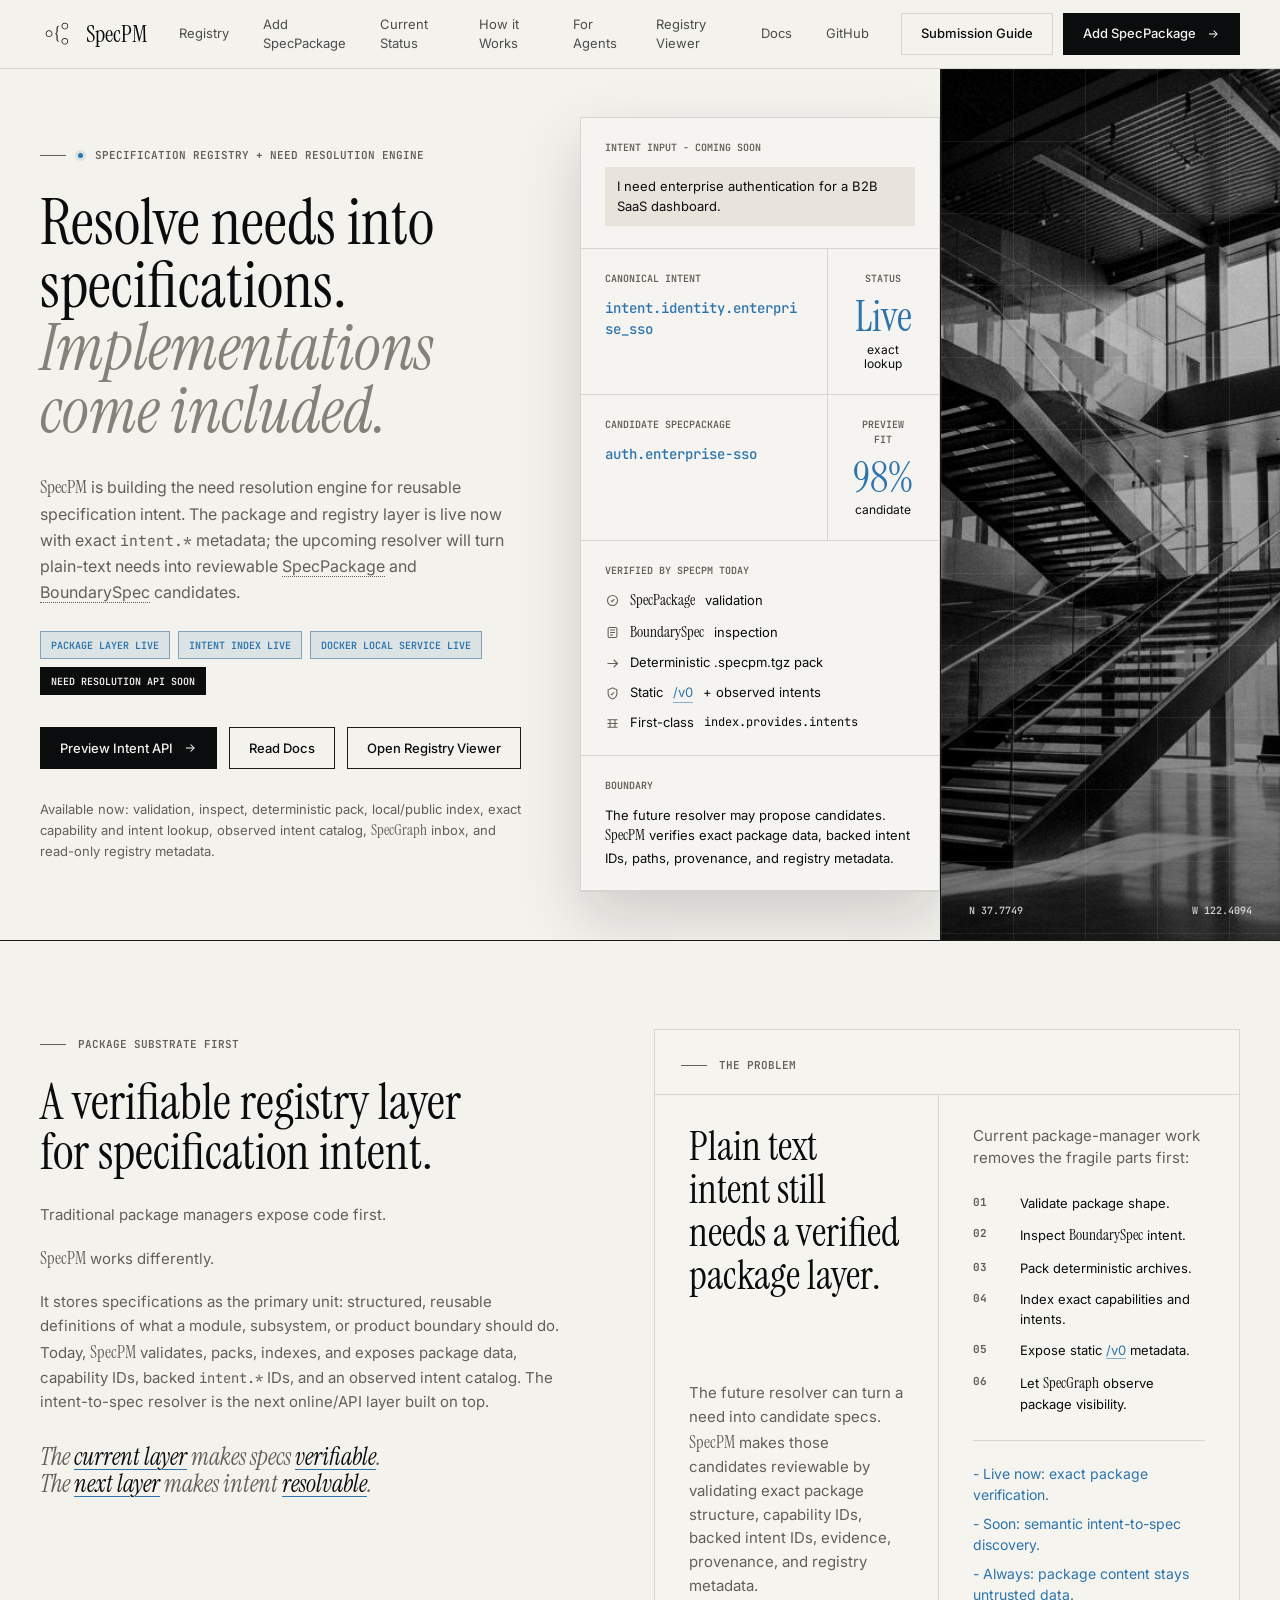
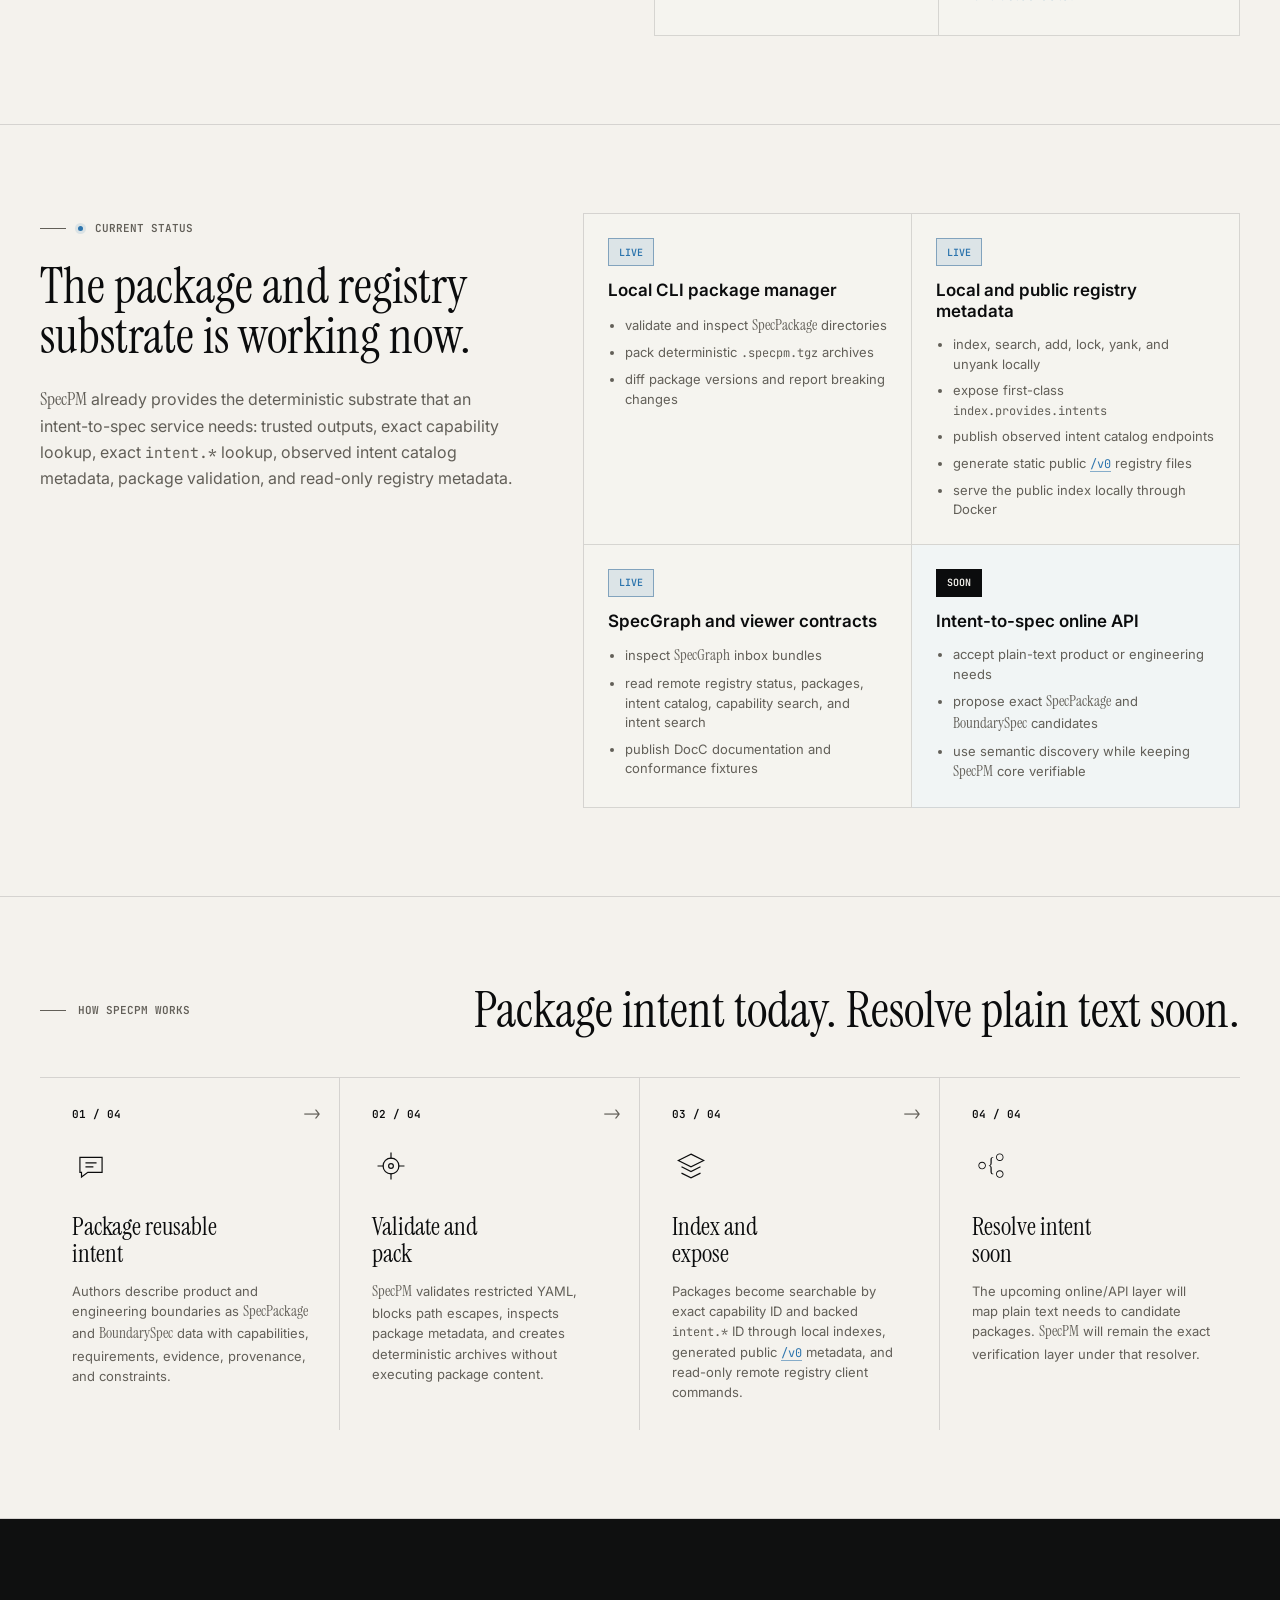
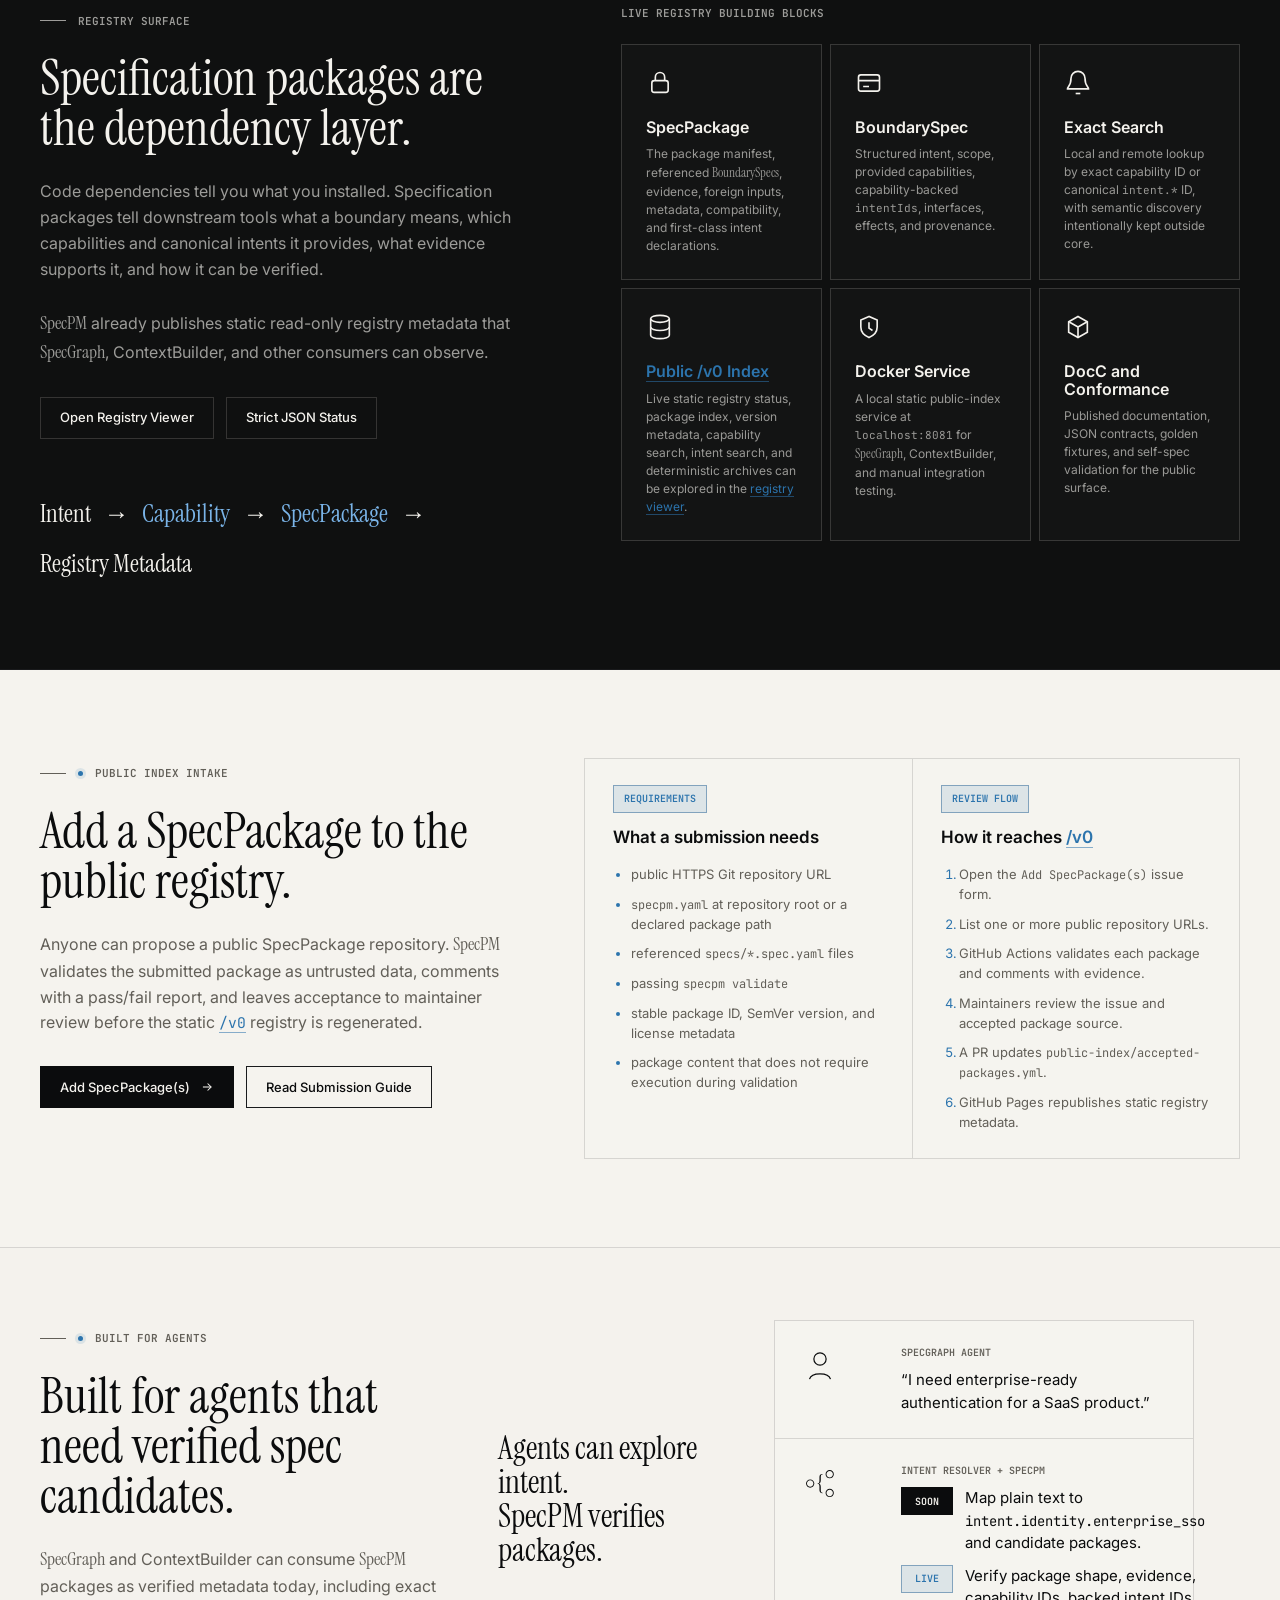
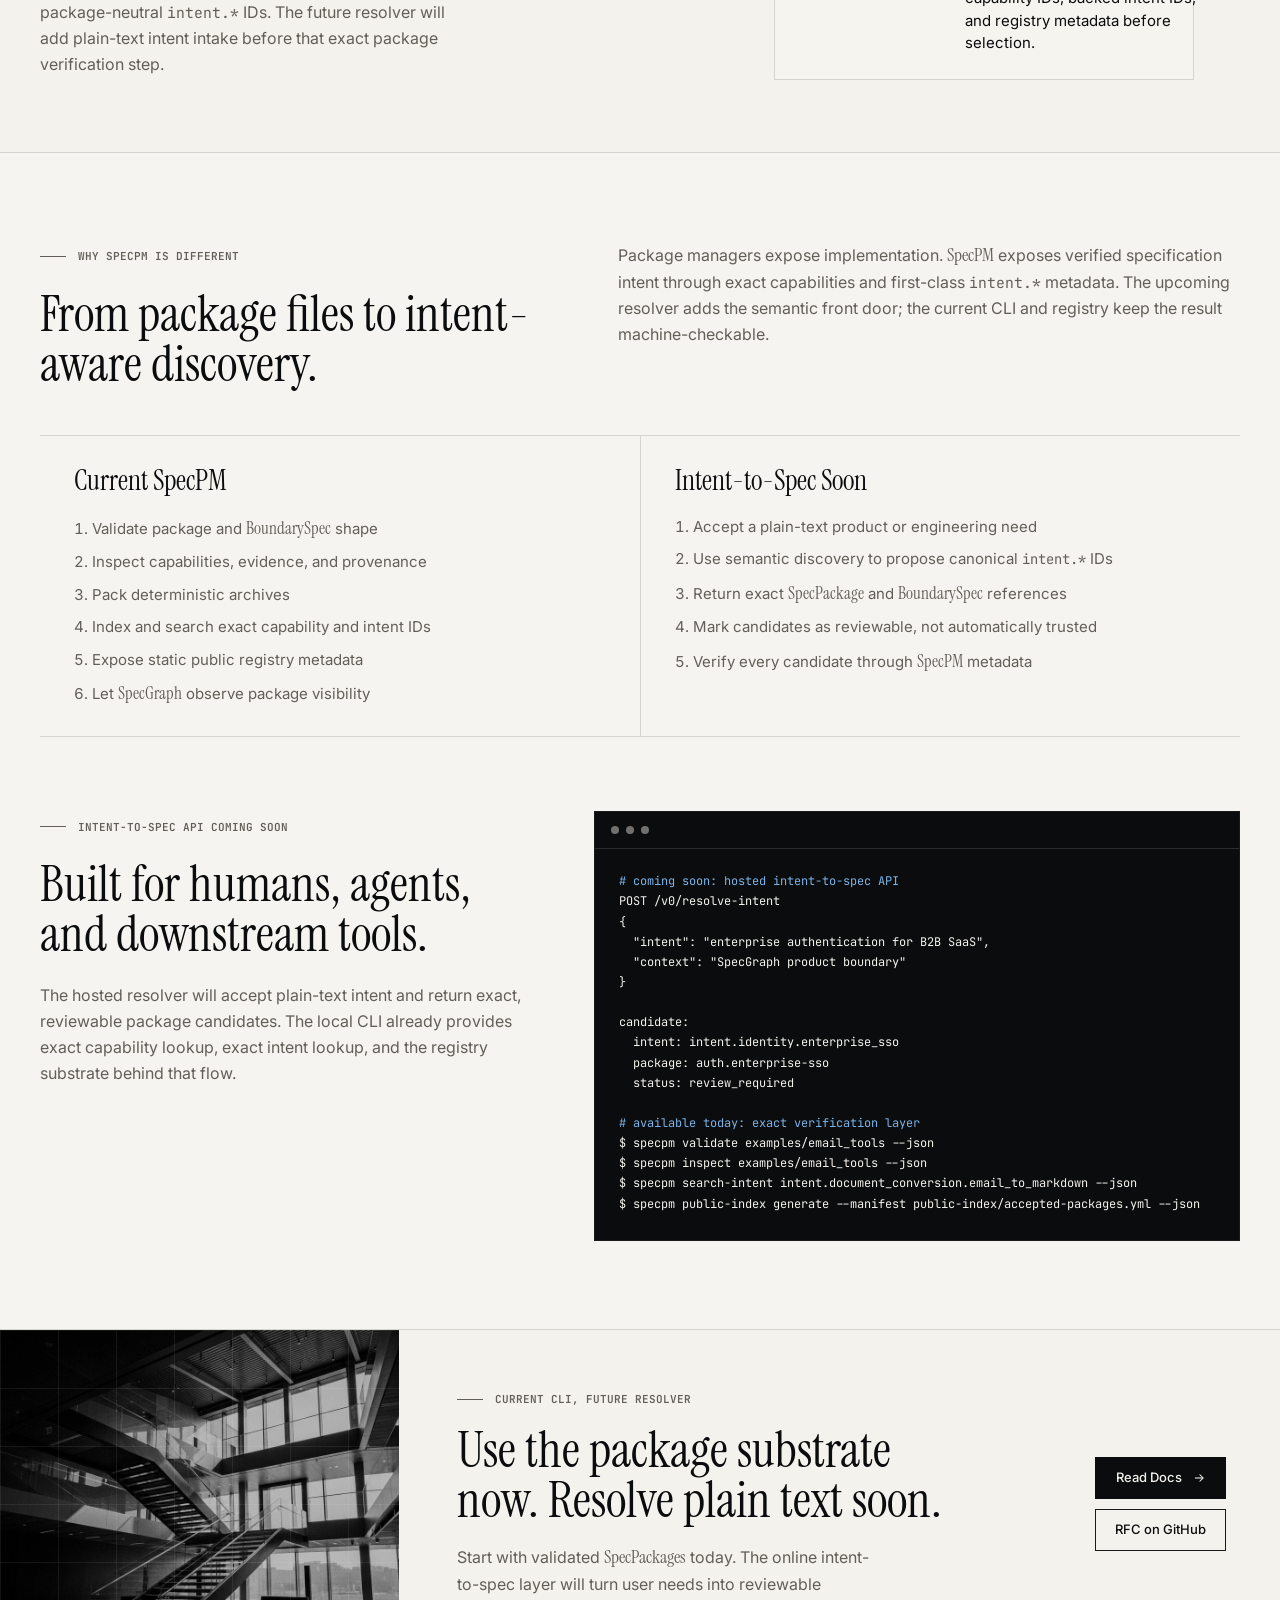
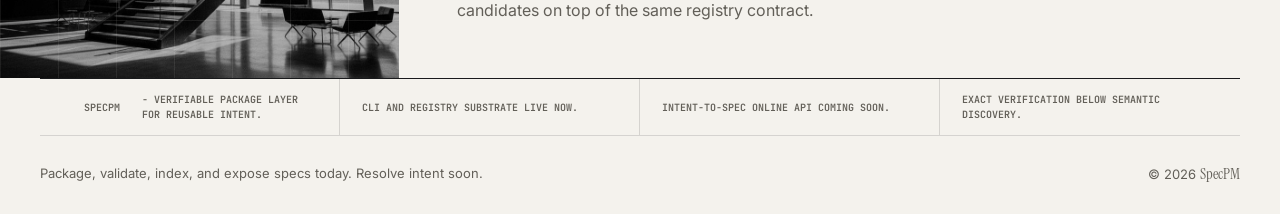
==== commit dbeeea39: "Split registry viewer into static assets" ====
--- a/landing_page/index.html
+++ b/landing_page/index.html
@@ -14,6 +14,7 @@
     href="https://fonts.googleapis.com/css2?family=Instrument+Serif:ital@0;1&family=Inter:wght@400;500;600&family=JetBrains+Mono:wght@400;500;600&display=swap"
     rel="stylesheet"
   />
+  <link rel="stylesheet" href="./assets/specpm-design.css" />
   <style>
     :root {
       --ink: #0b0c0d;
--- a/landing_page/assets/specpm-design.css
+++ b/landing_page/assets/specpm-design.css
@@ -0,0 +1,193 @@
+:root {
+  --ink: #0b0c0d;
+  --ink-2: #151719;
+  --paper: #f4f2ed;
+  --paper-2: #e8e4dc;
+  --paper-3: #dad5ca;
+  --panel: #fbfaf7;
+  --muted: #625f58;
+  --muted-2: #858078;
+  --rule: #191a1c;
+  --rule-soft: rgba(25, 26, 28, 0.14);
+  --rule-mid: rgba(25, 26, 28, 0.24);
+  --accent: #2c74ad;
+  --accent-soft: rgba(44, 116, 173, 0.12);
+  --ok: #1f7a4c;
+  --warn: #a06016;
+  --dark-rule: rgba(244, 242, 237, 0.16);
+  --serif: "Instrument Serif", Georgia, serif;
+  --sans: "Inter", "Helvetica Neue", Arial, sans-serif;
+  --mono: "JetBrains Mono", ui-monospace, SFMono-Regular, Menlo, monospace;
+}
+
+* {
+  box-sizing: border-box;
+}
+
+body {
+  margin: 0;
+  background: var(--paper);
+  color: var(--ink);
+  font-family: var(--sans);
+  font-size: 15px;
+  line-height: 1.5;
+  letter-spacing: 0;
+  -webkit-font-smoothing: antialiased;
+}
+
+a {
+  color: inherit;
+  text-decoration: none;
+}
+
+code,
+pre,
+input {
+  font-family: var(--mono);
+}
+
+.serif-name {
+  font-family: var(--serif);
+  font-size: 1.12em;
+  font-weight: 400;
+  letter-spacing: 0;
+  line-height: inherit;
+  text-transform: none;
+  vertical-align: baseline;
+}
+
+.site-nav {
+  position: sticky;
+  top: 0;
+  z-index: 30;
+  border-bottom: 1px solid var(--rule-soft);
+  background: color-mix(in oklab, var(--paper) 92%, transparent);
+  backdrop-filter: blur(12px);
+}
+
+.brand {
+  display: inline-flex;
+  align-items: center;
+  gap: 12px;
+  font-family: var(--serif);
+  font-size: 23px;
+  line-height: 1;
+}
+
+.brand-mark {
+  width: 34px;
+  height: 34px;
+  color: var(--ink);
+}
+
+.nav-links {
+  display: flex;
+  align-items: center;
+  gap: 34px;
+  color: var(--ink);
+  font-size: 13px;
+}
+
+.nav-links a {
+  opacity: 0.72;
+  transition: opacity 160ms ease;
+}
+
+.nav-links a:hover {
+  opacity: 1;
+}
+
+.inline-link:hover {
+  color: var(--accent);
+}
+
+.btn {
+  display: inline-flex;
+  min-height: 42px;
+  align-items: center;
+  justify-content: center;
+  gap: 10px;
+  padding: 0 19px;
+  border: 1px solid var(--rule);
+  background: transparent;
+  color: var(--ink);
+  font-size: 13px;
+  font-weight: 500;
+  white-space: nowrap;
+  cursor: pointer;
+  transition:
+    background-color 160ms ease,
+    border-color 160ms ease,
+    color 160ms ease,
+    transform 160ms ease;
+}
+
+.btn:hover {
+  transform: translateY(-1px);
+  background: var(--ink);
+  color: var(--paper);
+}
+
+.btn.primary {
+  border-color: var(--ink);
+  background: var(--ink);
+  color: var(--paper);
+}
+
+.btn.primary:hover {
+  border-color: var(--accent);
+  background: var(--accent);
+}
+
+.btn.ghost {
+  border-color: var(--rule-soft);
+}
+
+.btn.dark {
+  border-color: var(--dark-rule);
+  color: var(--paper);
+}
+
+.btn.dark:hover {
+  background: var(--paper);
+  color: var(--ink);
+}
+
+.btn.small {
+  min-height: 32px;
+  padding: 0 11px;
+  font-size: 11px;
+}
+
+.btn svg {
+  width: 14px;
+  height: 14px;
+  stroke-width: 1.8;
+}
+
+.pill {
+  display: inline-flex;
+  min-height: 24px;
+  align-items: center;
+  gap: 7px;
+  padding: 0 8px;
+  border: 1px solid var(--rule);
+  color: var(--muted);
+  font-family: var(--mono);
+  font-size: 10px;
+  font-weight: 600;
+  line-height: 1;
+  text-transform: uppercase;
+}
+
+.pill.live {
+  border-color: color-mix(in oklab, var(--ok) 50%, white);
+  background: color-mix(in oklab, var(--ok) 12%, white);
+  color: var(--ok);
+}
+
+.pill.warn {
+  border-color: color-mix(in oklab, var(--warn) 50%, white);
+  background: color-mix(in oklab, var(--warn) 12%, white);
+  color: var(--warn);
+}
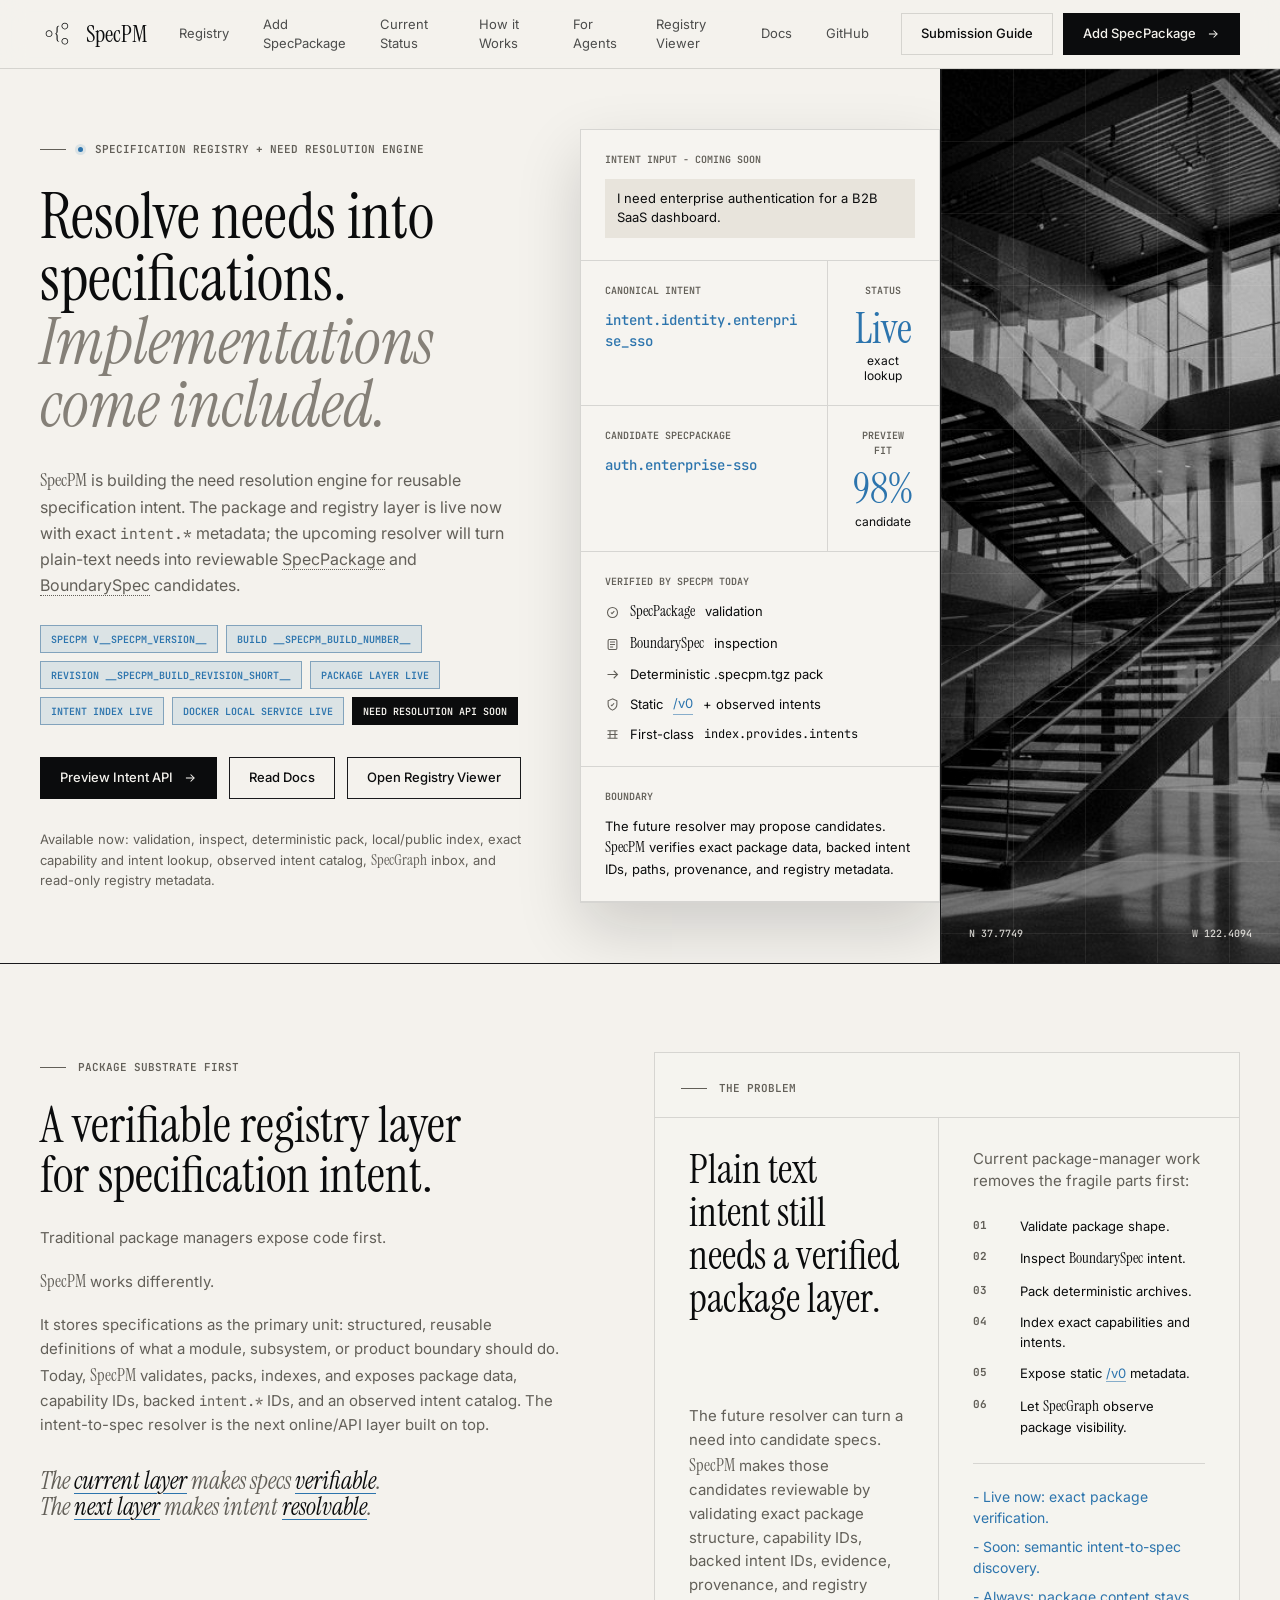
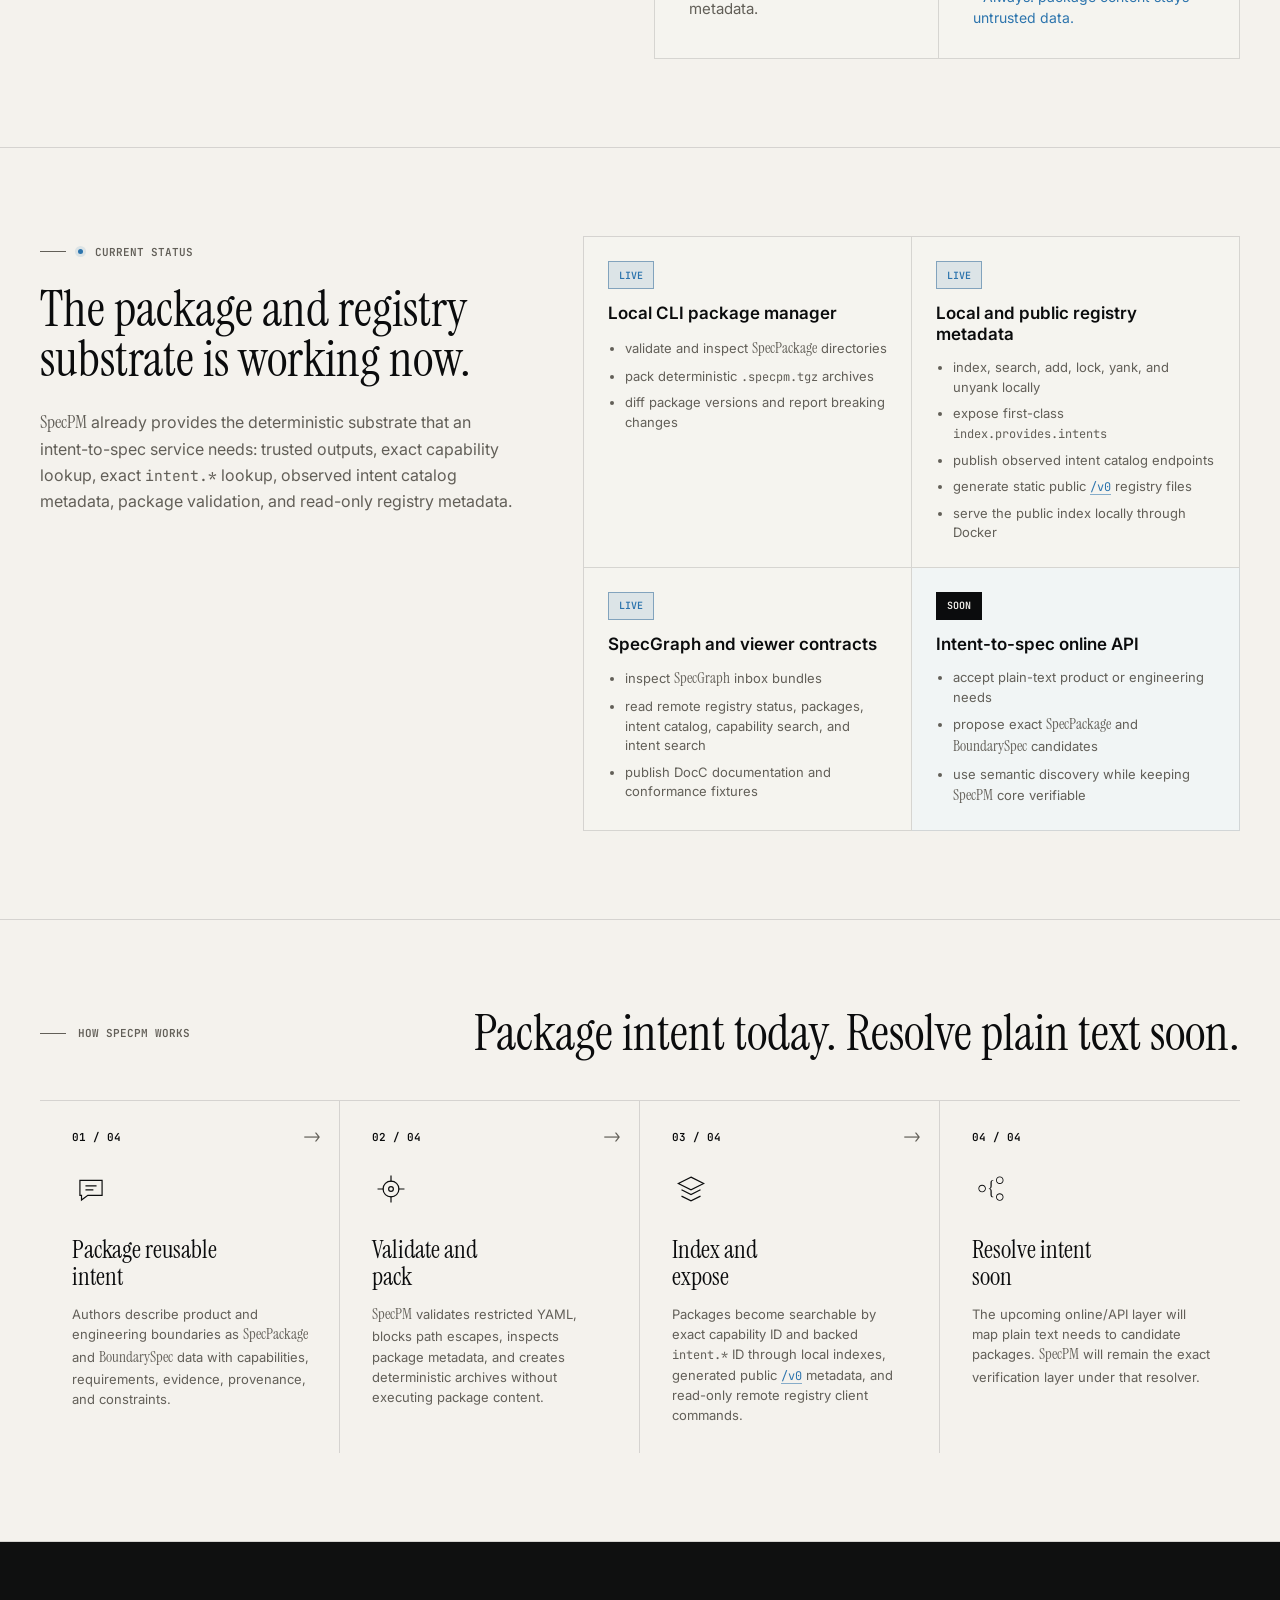
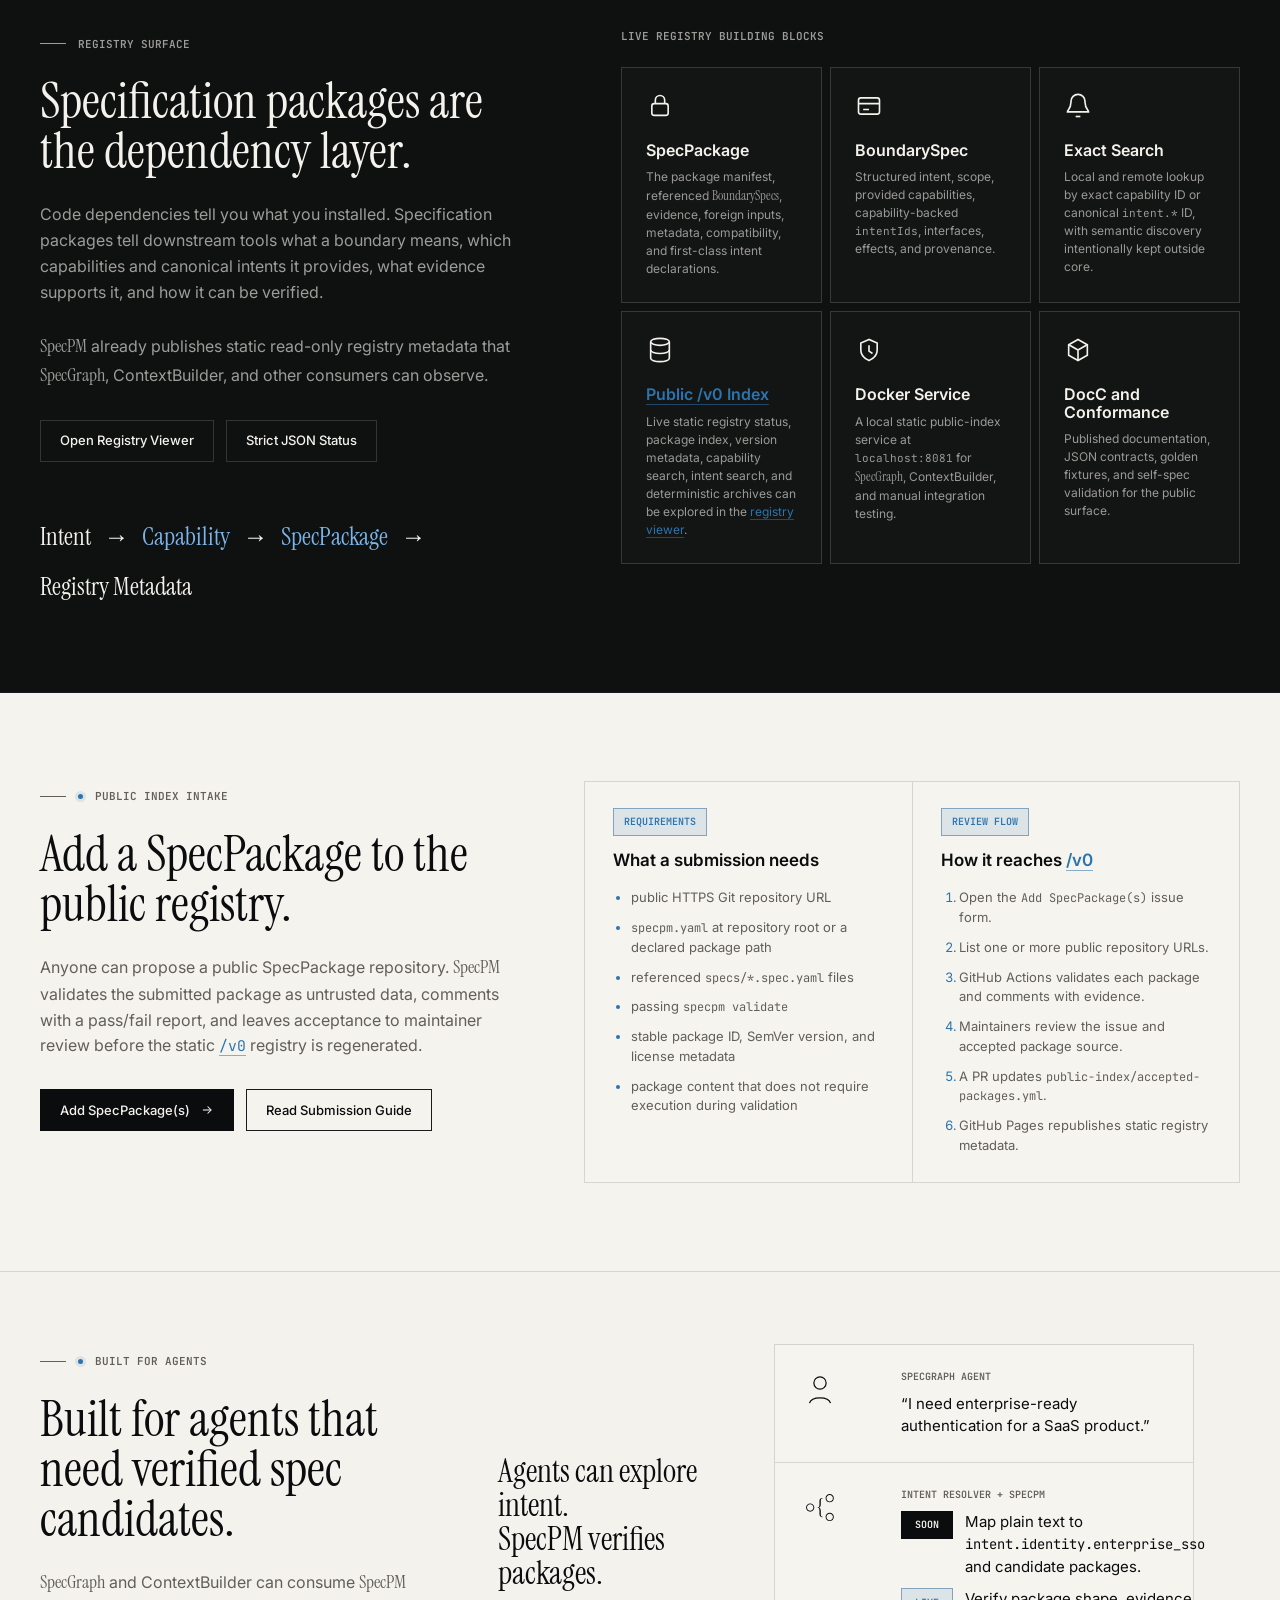
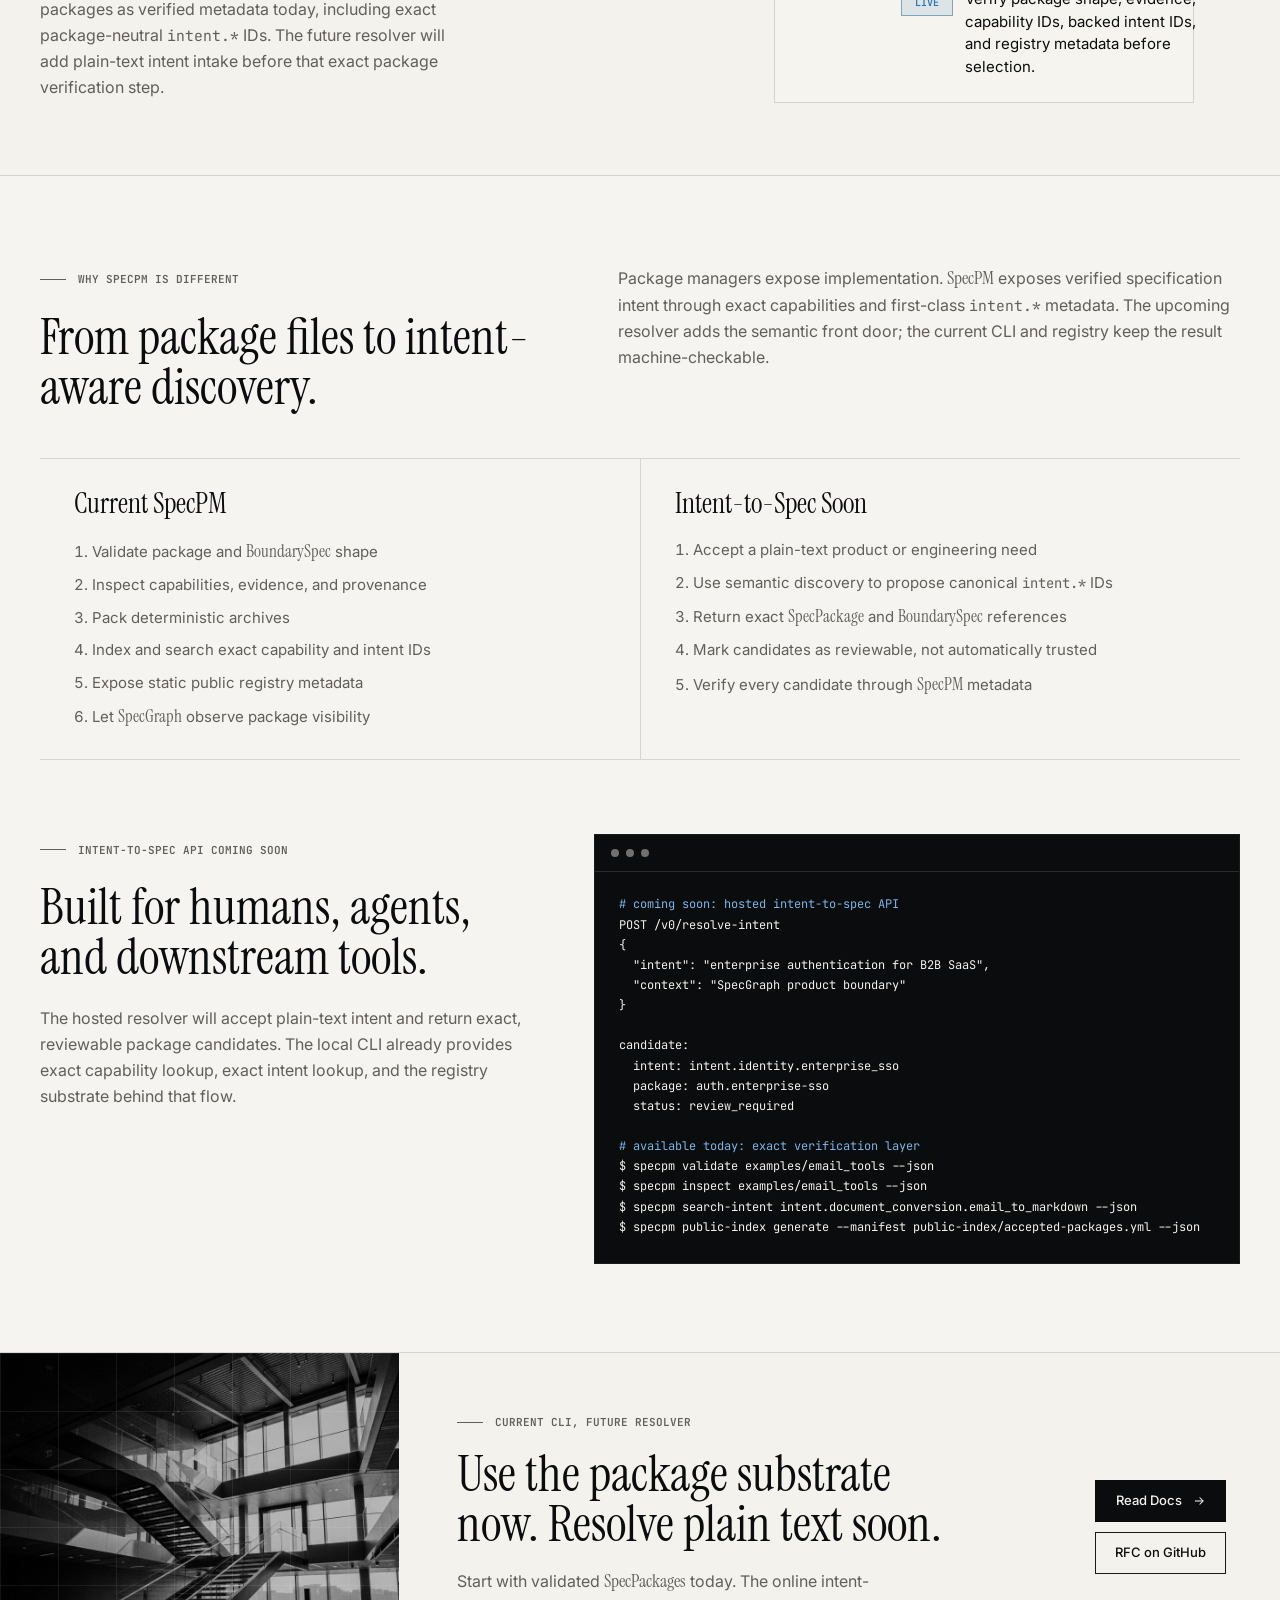
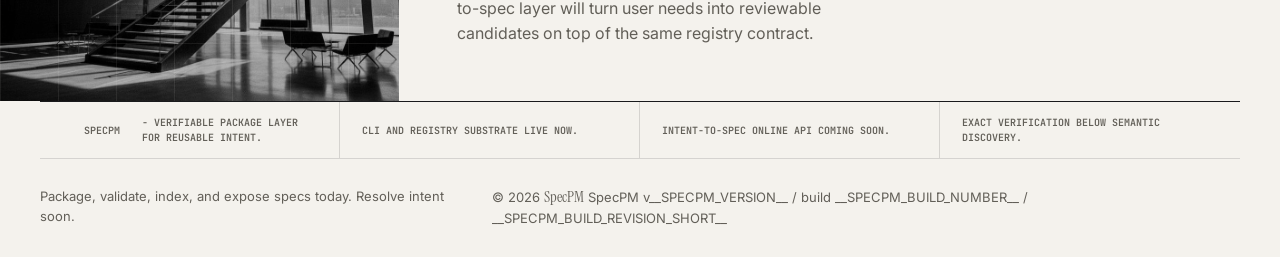
==== commit 804dbb56: "Show SpecPM build metadata on Pages" ====
--- a/landing_page/index.html
+++ b/landing_page/index.html
@@ -1559,6 +1559,9 @@
             <span class="serif-name">SpecPM</span> is building the need resolution engine for reusable specification intent. The package and registry layer is live now with exact <code>intent.*</code> metadata; the upcoming resolver will turn plain-text needs into reviewable <span class="term" title="SpecPackage: a versioned package that groups specs, metadata, capabilities, evidence, and registry data." aria-label="SpecPackage: a versioned package that groups specs, metadata, capabilities, evidence, and registry data.">SpecPackage</span> and <span class="term" title="BoundarySpec: one concrete specification for a product, module, subsystem, or integration boundary." aria-label="BoundarySpec: one concrete specification for a product, module, subsystem, or integration boundary.">BoundarySpec</span> candidates.
           </p>
           <div class="hero-badges" aria-label="SpecPM availability">
+            <span class="status-pill live" data-specpm-version>SpecPM v__SPECPM_VERSION__</span>
+            <span class="status-pill live" data-specpm-build>Build __SPECPM_BUILD_NUMBER__</span>
+            <span class="status-pill live" data-specpm-revision>Revision __SPECPM_BUILD_REVISION_SHORT__</span>
             <span class="status-pill live">Package Layer Live</span>
             <span class="status-pill live">Intent Index Live</span>
             <span class="status-pill live">Docker Local Service Live</span>
@@ -2118,8 +2121,9 @@
     </div>
     <div class="wrap footer-main">
       <span>Package, validate, index, and expose specs today. Resolve intent soon.</span>
-      <span>&copy; 2026 <span class="serif-name">SpecPM</span></span>
+      <span>&copy; 2026 <span class="serif-name">SpecPM</span> <span data-specpm-build-line>SpecPM v__SPECPM_VERSION__ / build __SPECPM_BUILD_NUMBER__ / __SPECPM_BUILD_REVISION_SHORT__</span></span>
     </div>
   </footer>
+  <script src="./assets/site-version.js" defer></script>
 </body>
 </html>
--- a/landing_page/assets/specpm-design.css
+++ b/landing_page/assets/specpm-design.css
@@ -122,6 +122,10 @@
     transform 160ms ease;
 }
 
+.btn[hidden] {
+  display: none;
+}
+
 .btn:hover {
   transform: translateY(-1px);
   background: var(--ink);
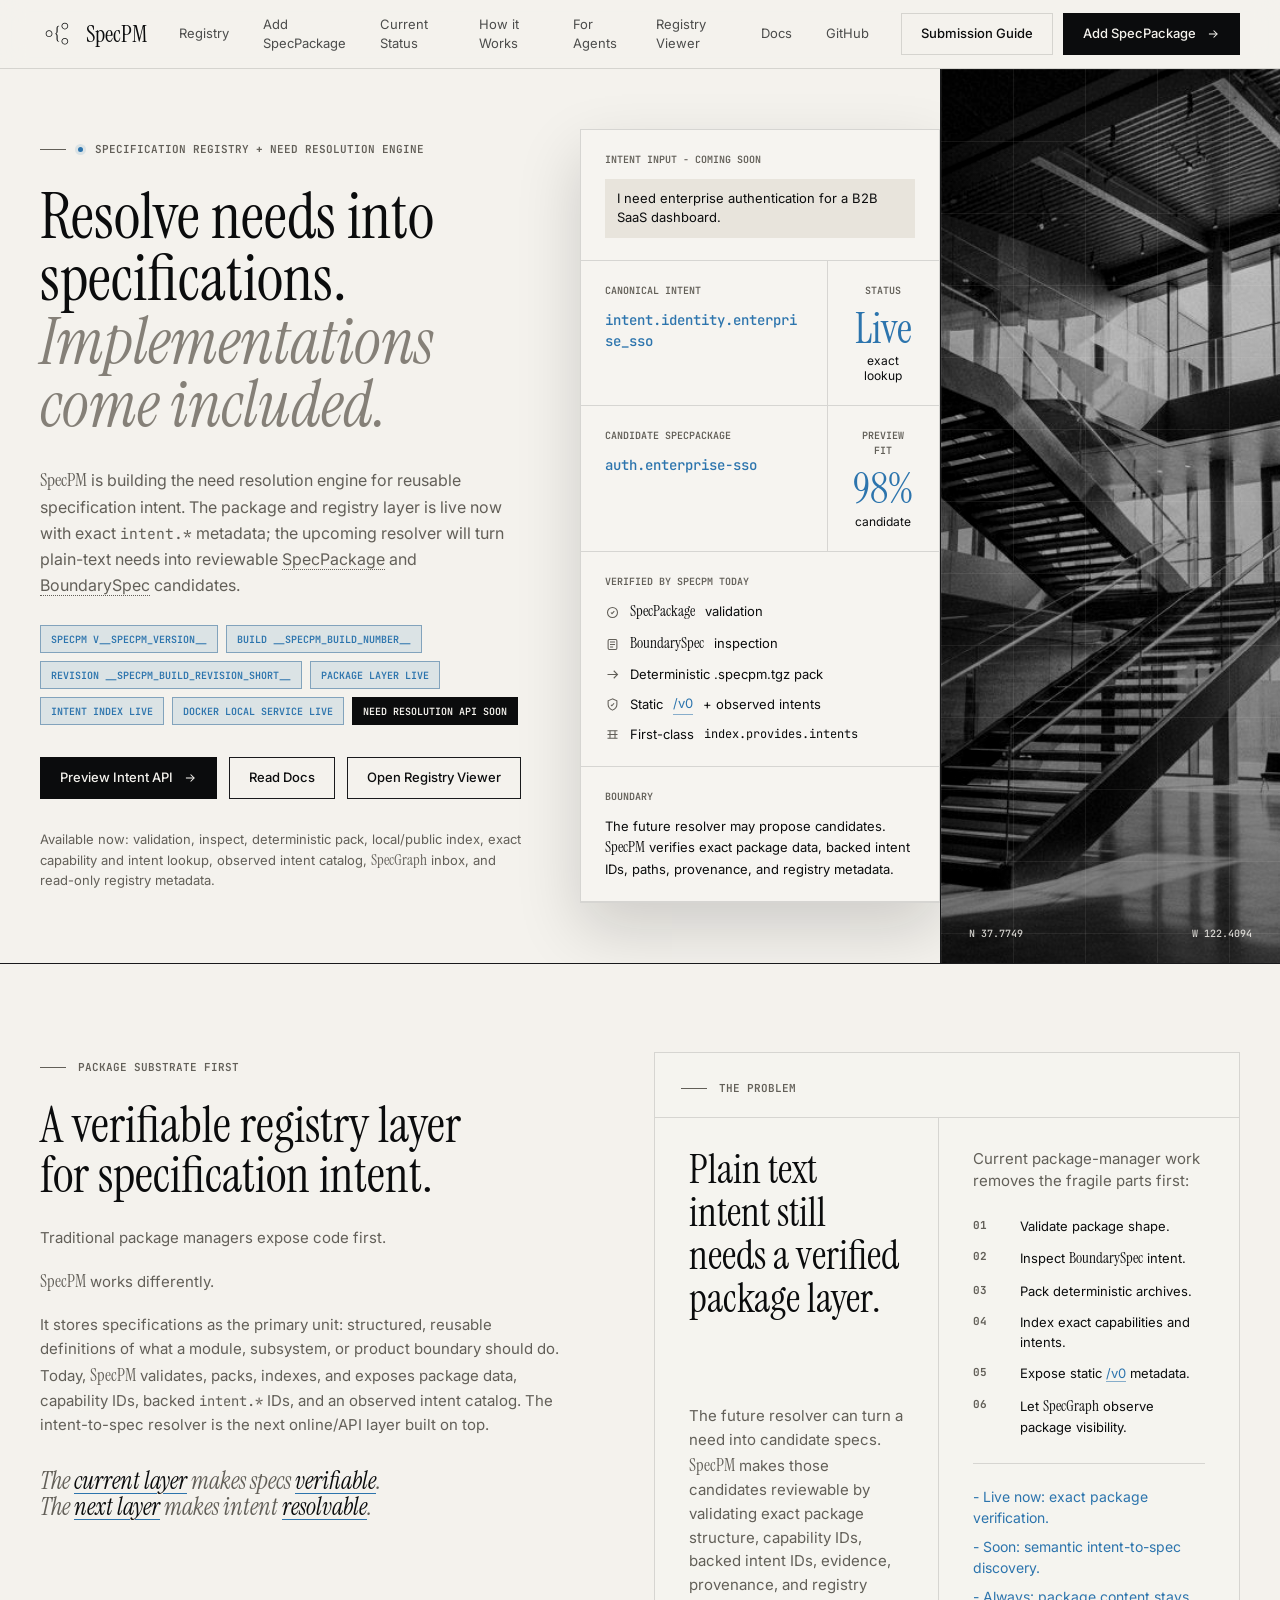
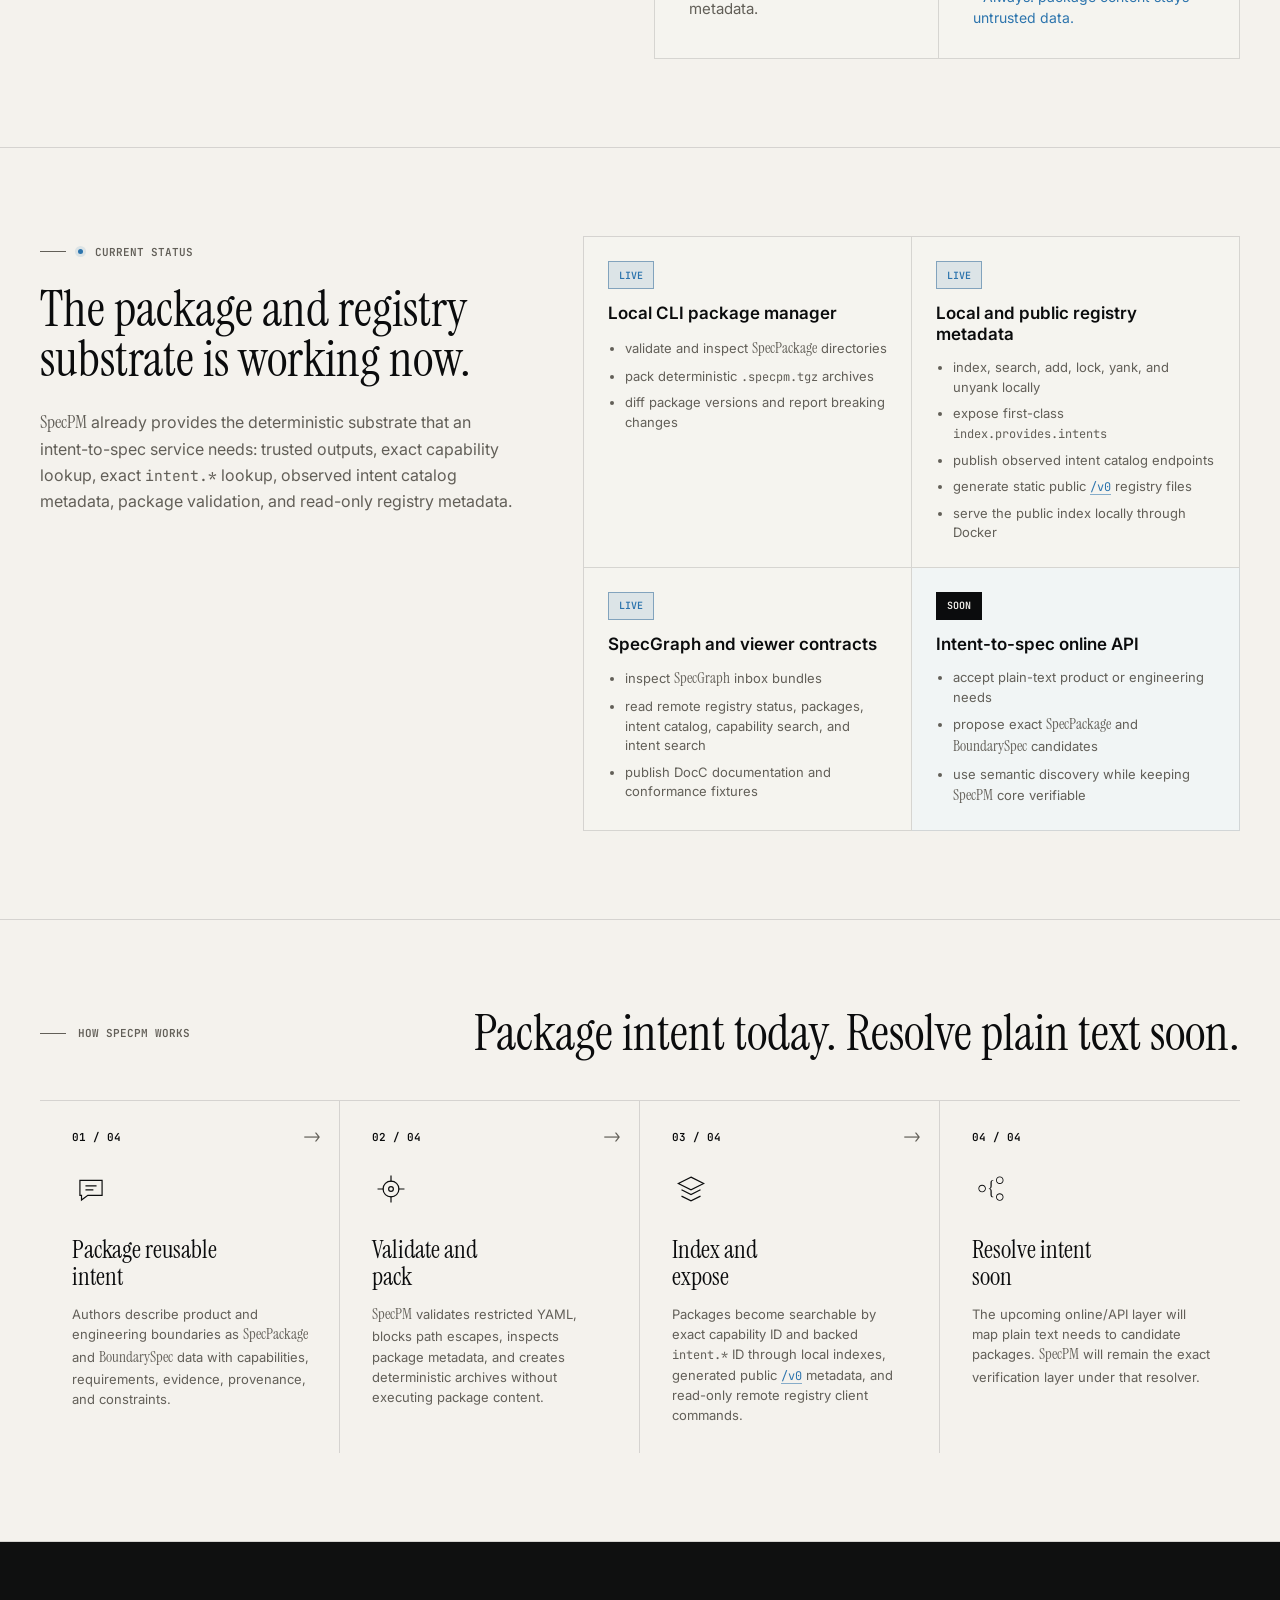
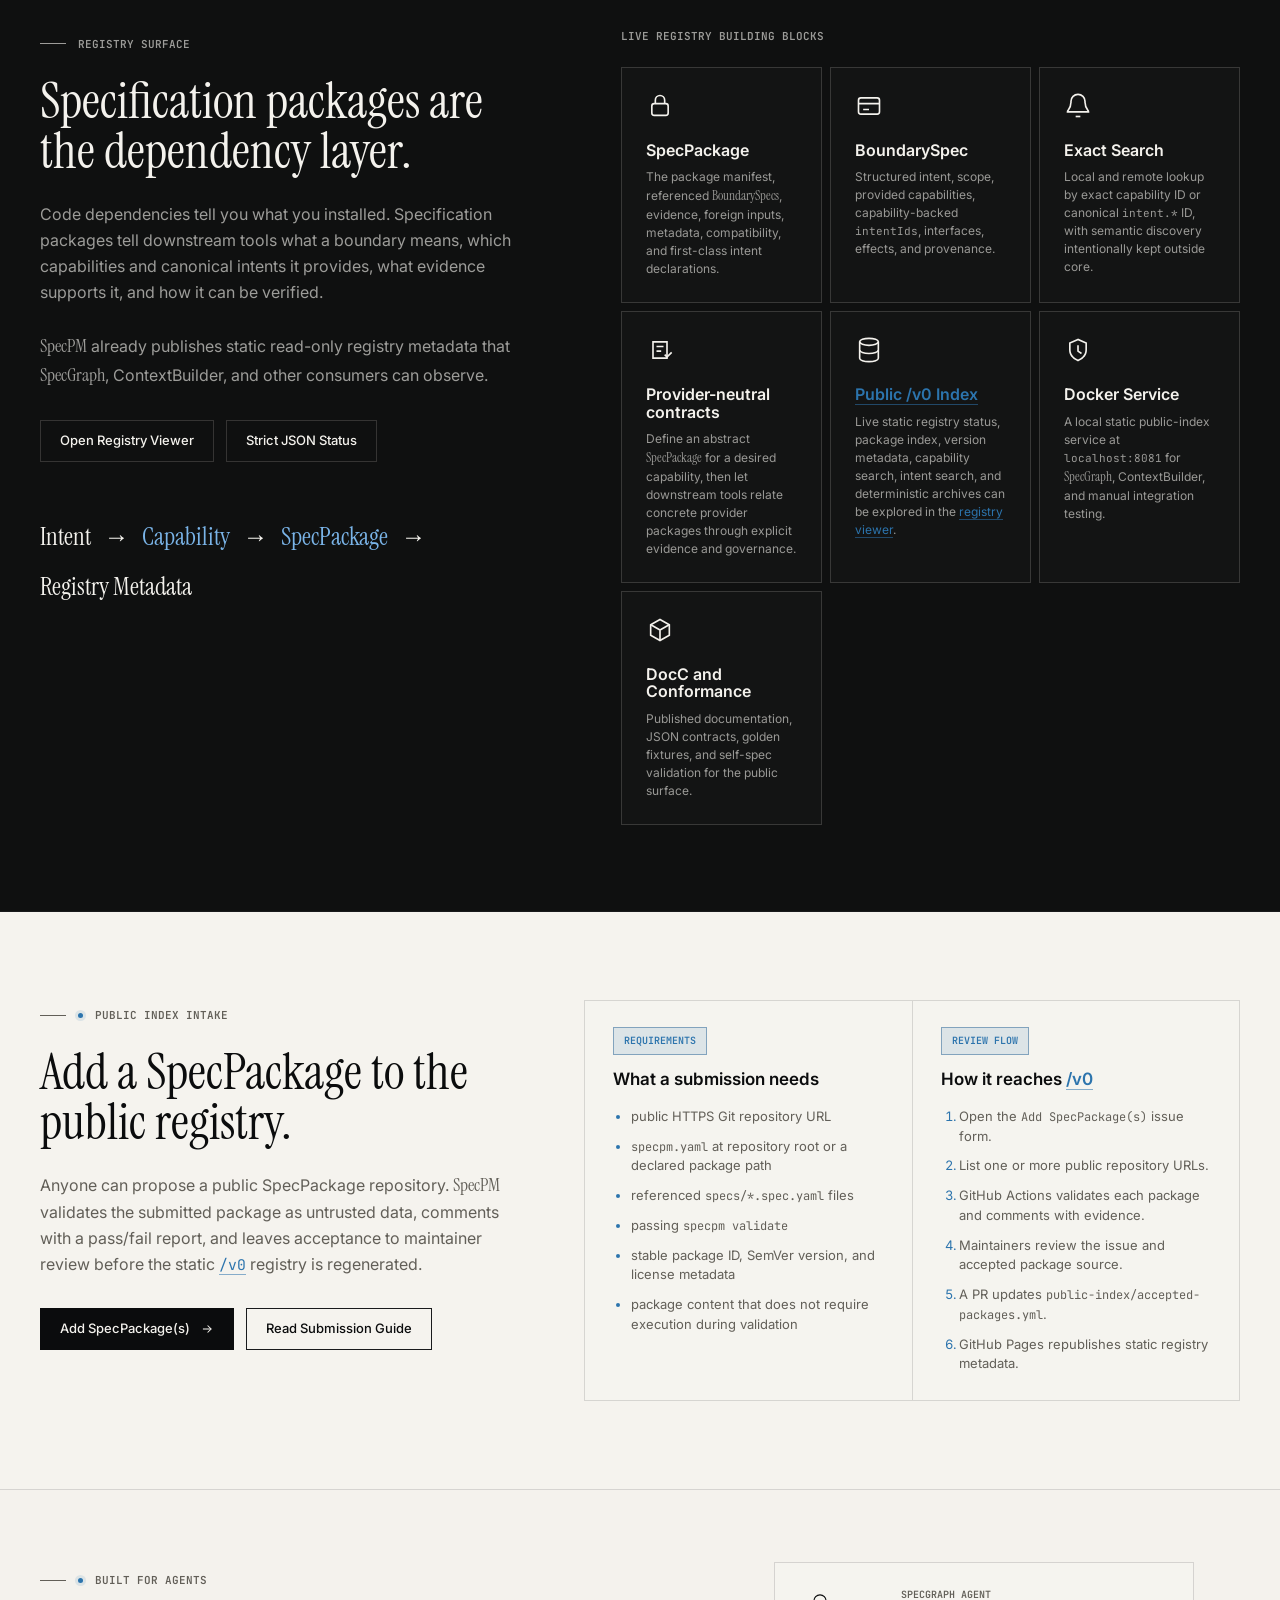
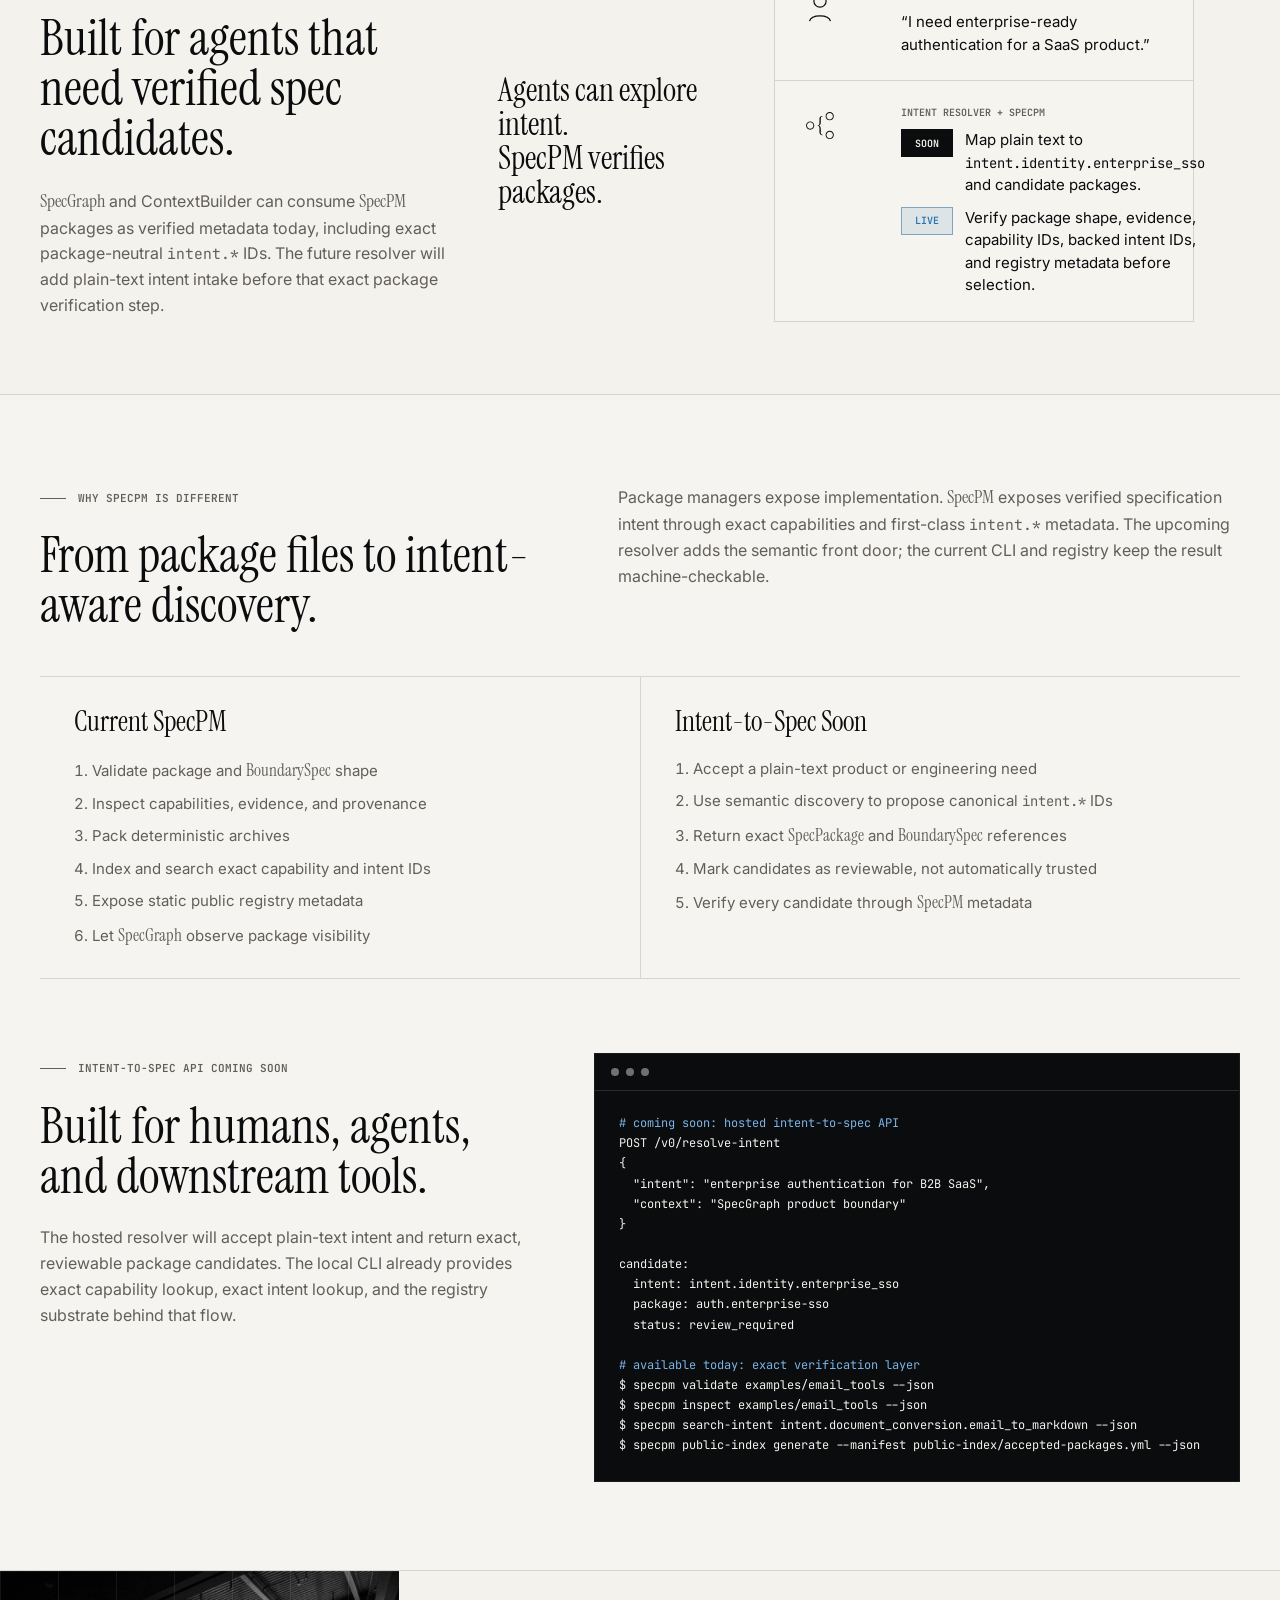
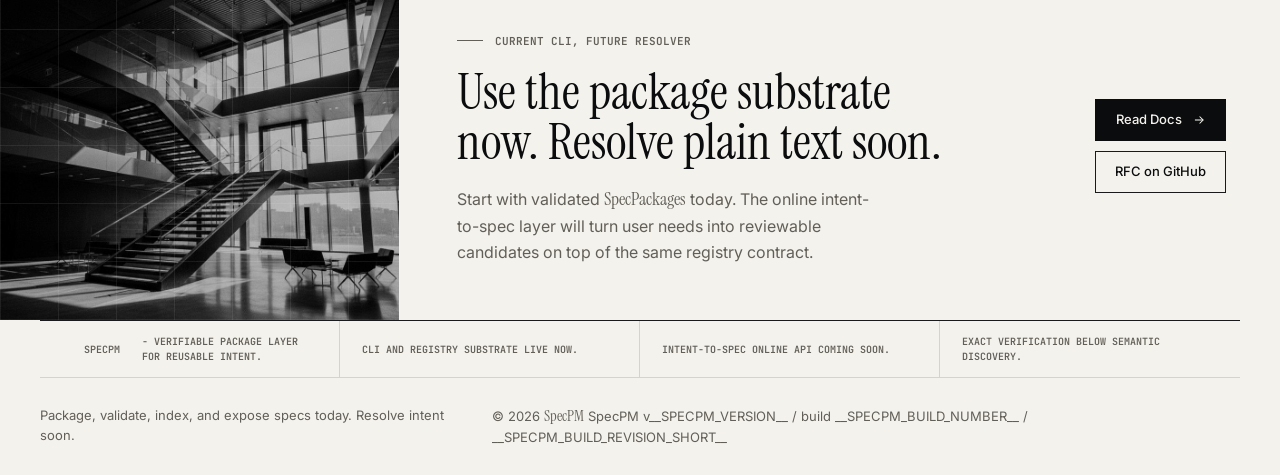
==== commit 680dc7fe: "Add provider-neutral contract feature to landing" ====
--- a/landing_page/index.html
+++ b/landing_page/index.html
@@ -1888,6 +1888,16 @@
 
             <article class="category-card">
               <svg viewBox="0 0 24 24" fill="none" stroke="currentColor" aria-hidden="true">
+                <path d="M6 5h12v14H6z" />
+                <path d="M9 9h6M9 13h4" />
+                <path d="m16 16 2 2 4-4" />
+              </svg>
+              <h3>Provider-neutral contracts</h3>
+              <p>Define an abstract <span class="serif-name">SpecPackage</span> for a desired capability, then let downstream tools relate concrete provider packages through explicit evidence and governance.</p>
+            </article>
+
+            <article class="category-card">
+              <svg viewBox="0 0 24 24" fill="none" stroke="currentColor" aria-hidden="true">
                 <ellipse cx="12" cy="5" rx="8" ry="3" />
                 <path d="M4 5v14c0 1.7 3.6 3 8 3s8-1.3 8-3V5" />
                 <path d="M4 12c0 1.7 3.6 3 8 3s8-1.3 8-3" />
